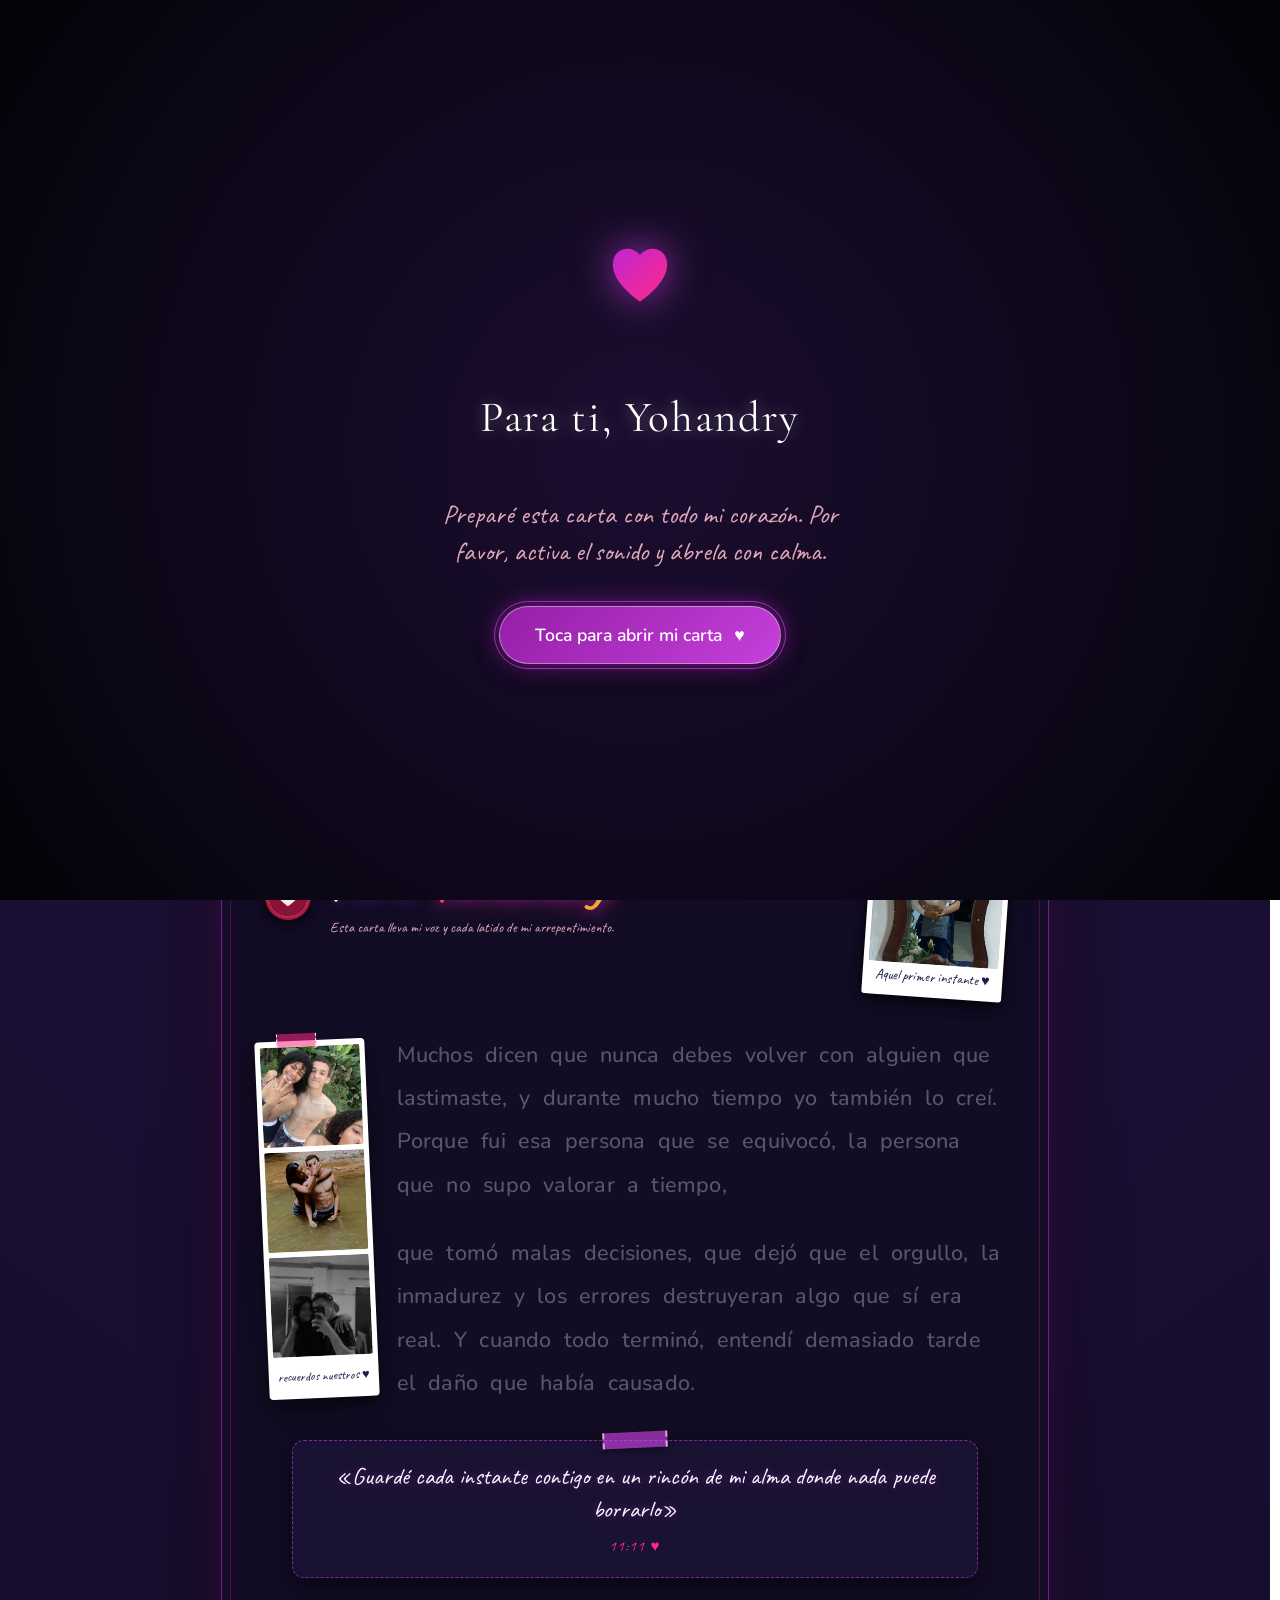
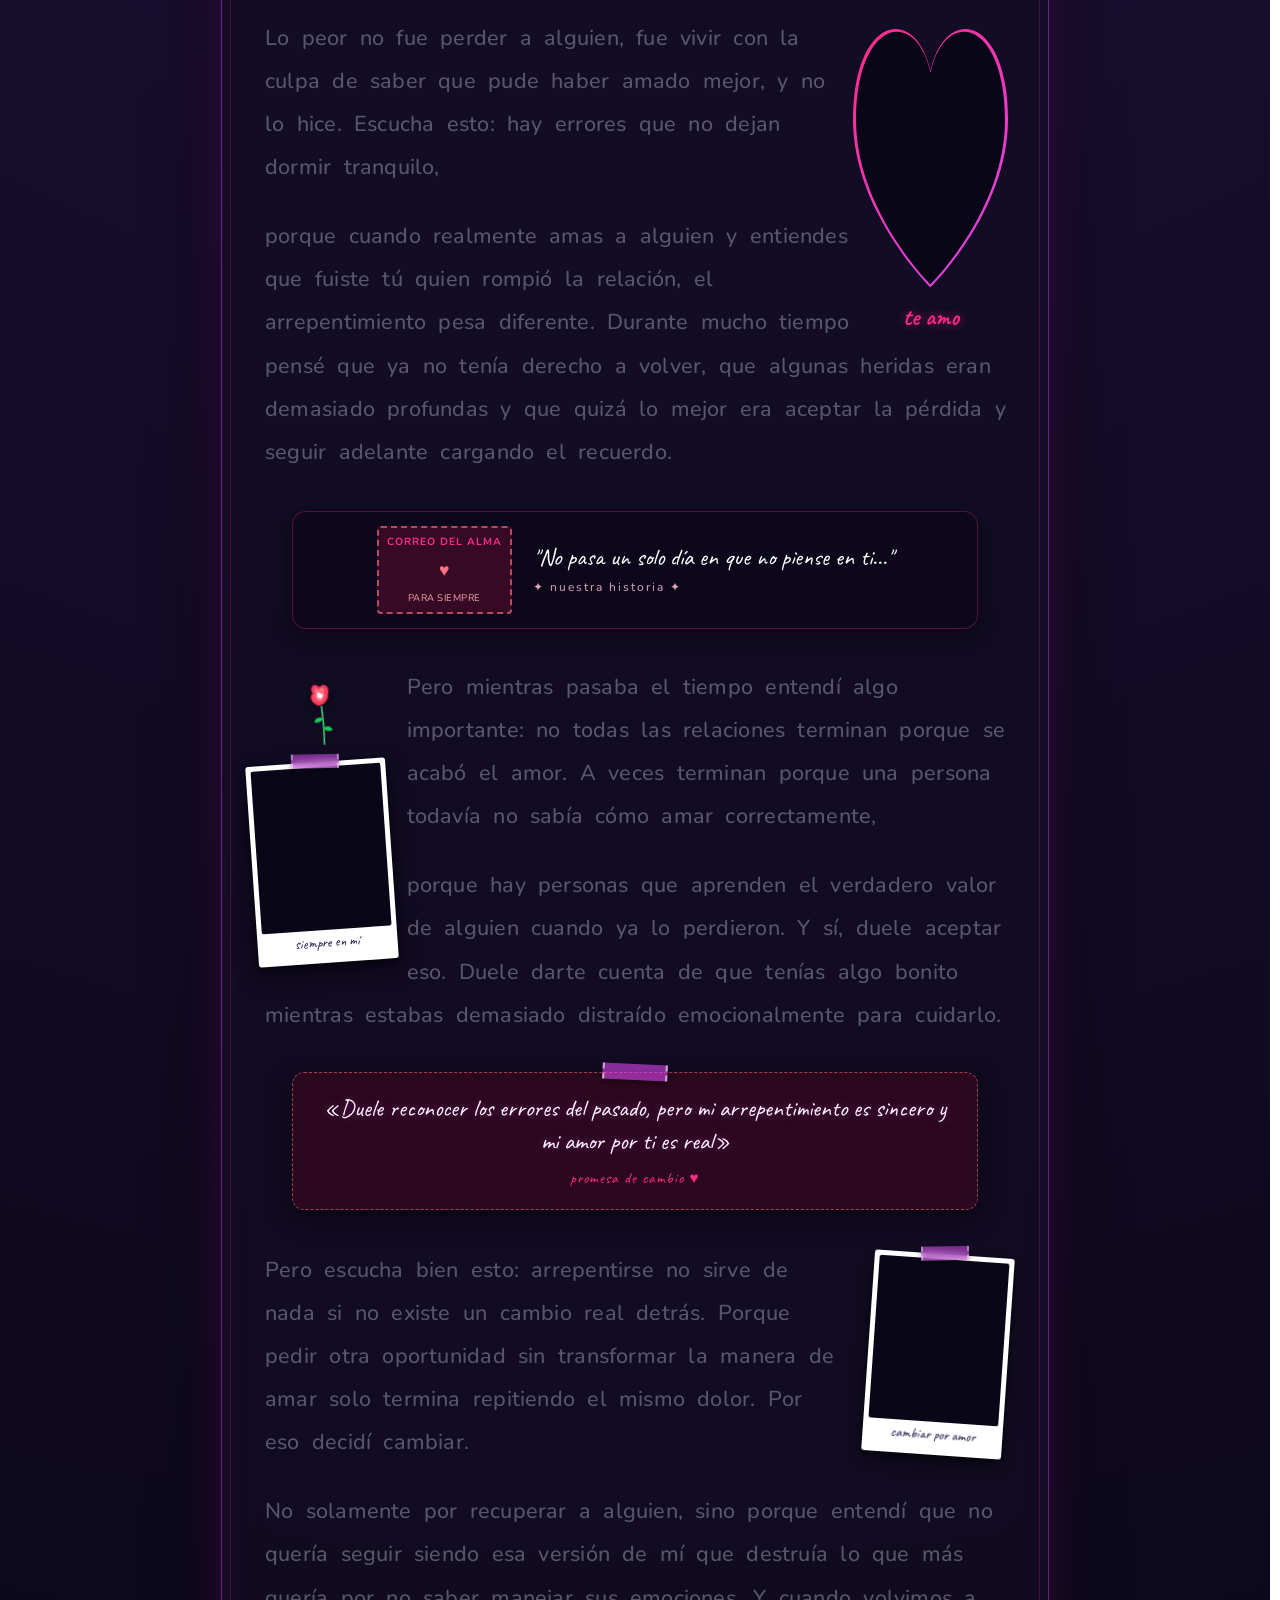
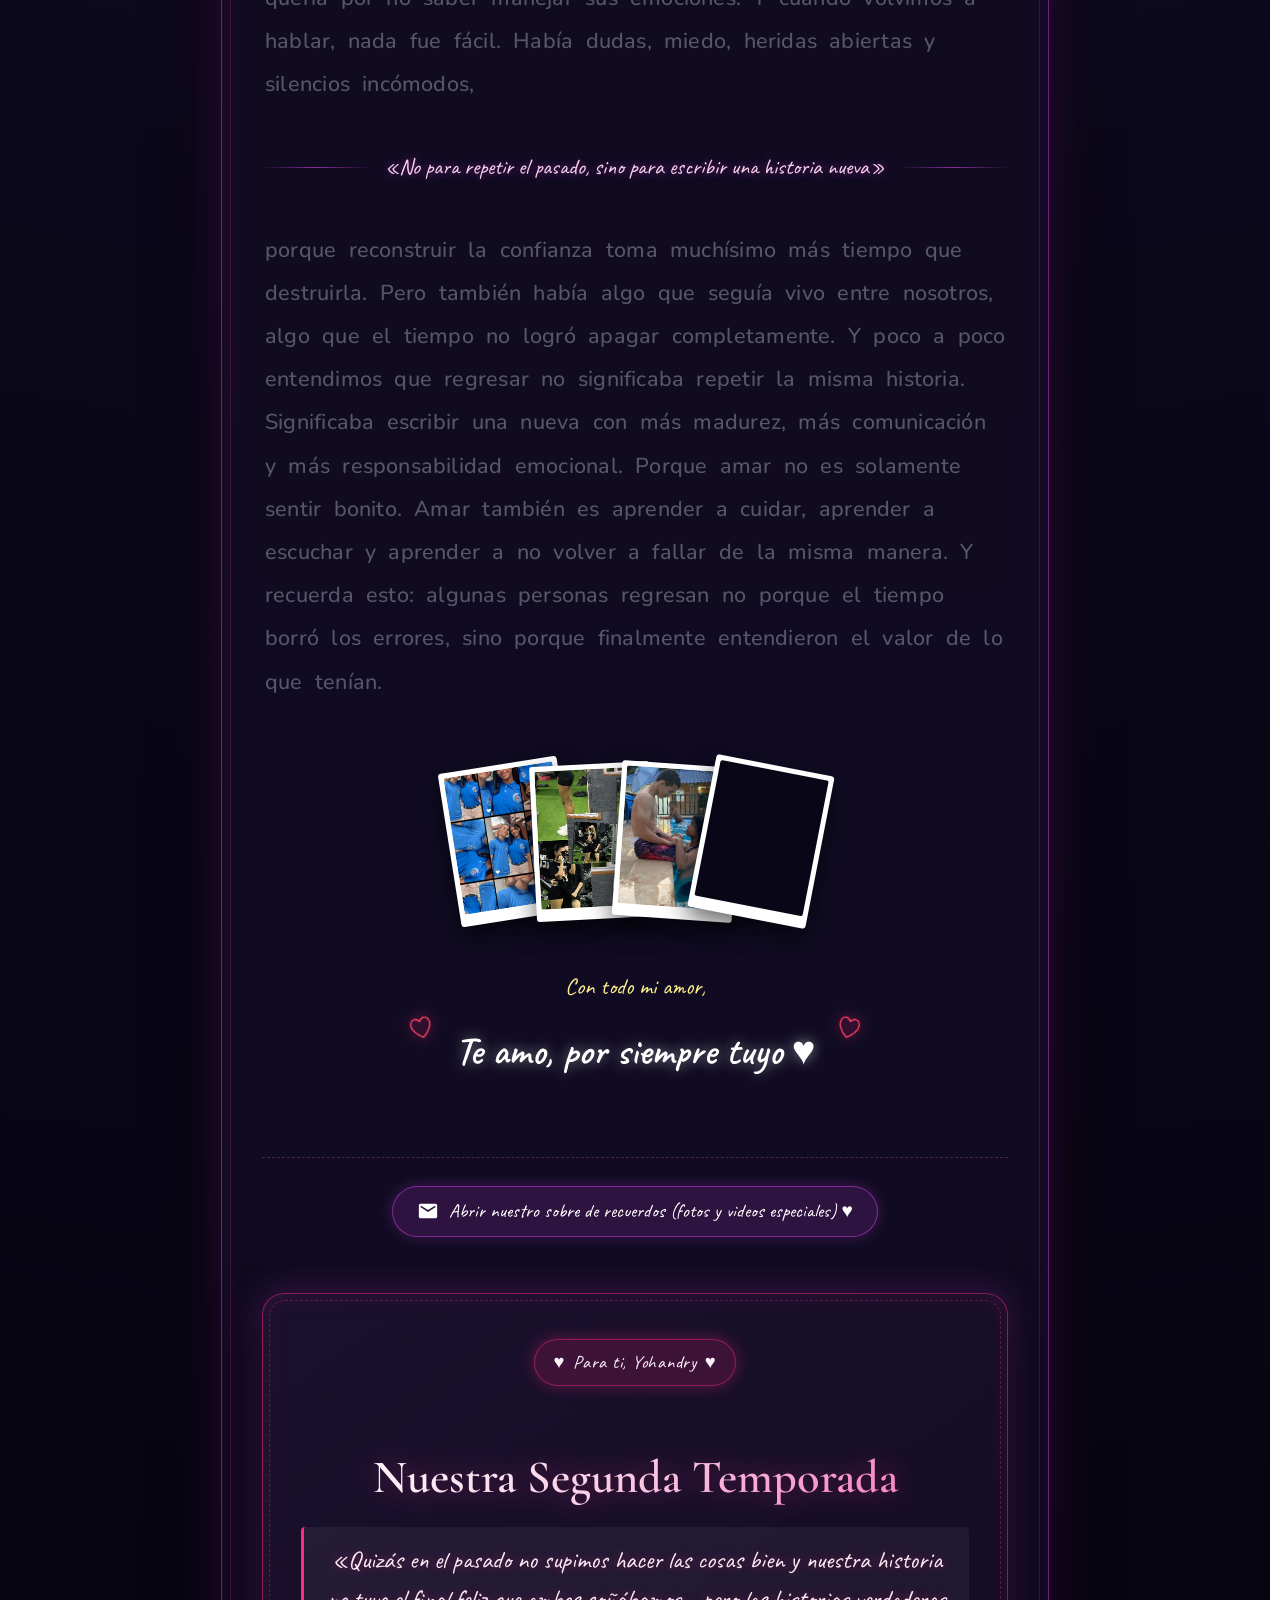
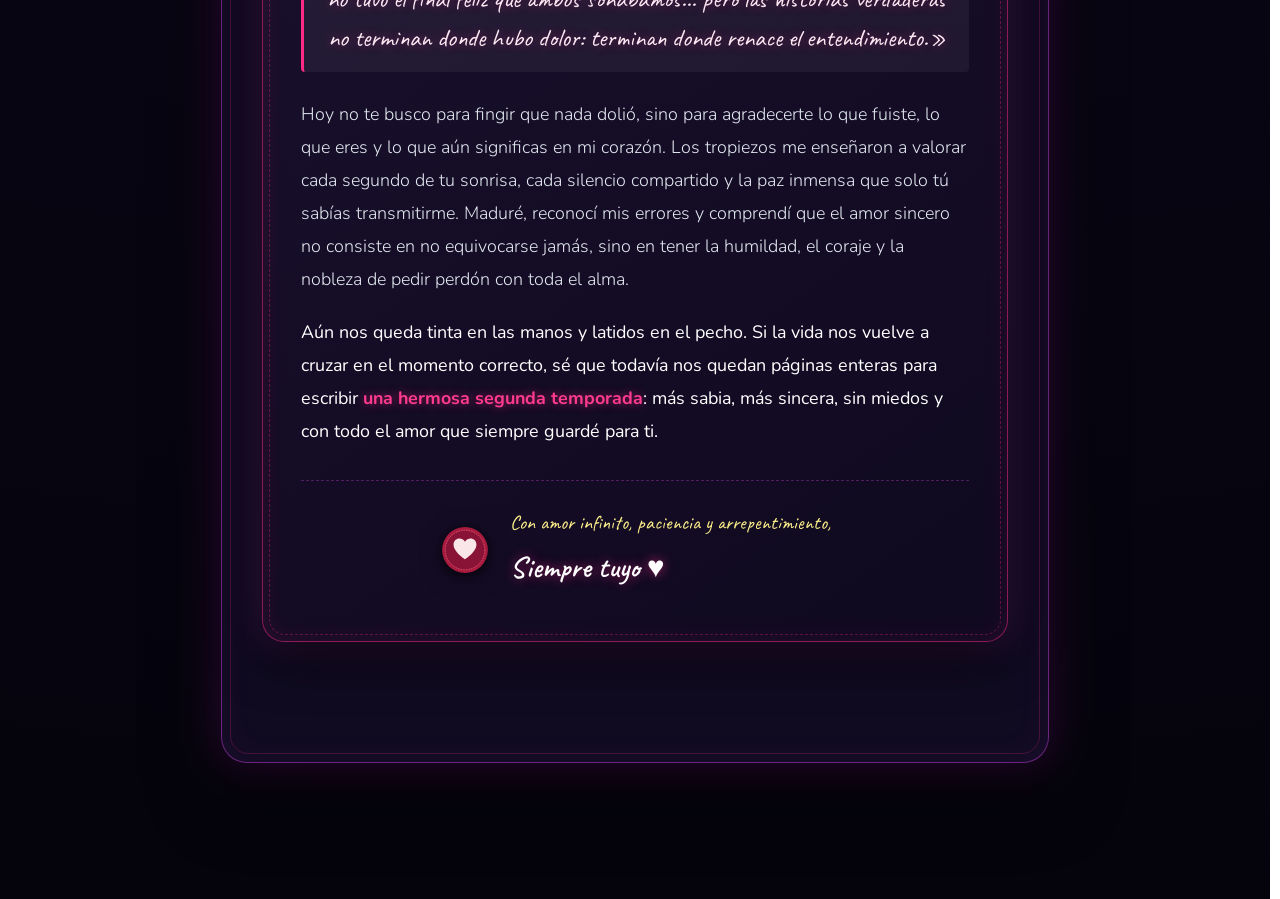
==== index.html @ 08781462 "feat: Carta para Yohandry con narraciÃ³n en audio y karaoke sincronizado" ====
<!DOCTYPE html>
<html lang="es">
<head>
  <meta charset="UTF-8">
  <meta name="viewport" content="width=device-width, initial-scale=1.0, viewport-fit=cover">
  <meta name="theme-color" content="#090717">
  
  <!-- SEO & Open Graph Meta Tags -->
  <title>Para Yohandry — Espero que me perdones y que me entiendas</title>
  <meta name="description" content="Una carta sincera para Yohandry, desde lo más profundo de mi corazón. Recuerdos, disculpas humildes y amor eterno.">
  <meta property="og:title" content="Espero que me perdones… y que me entiendas">
  <meta property="og:description" content="Una carta sincera desde lo más profundo de mi corazón.">
  <meta property="og:type" content="website">
  <meta property="og:image" content="assets/img/foto-01.jpg">
  <meta name="twitter:card" content="summary_large_image">

  <!-- Favicon SVG con forma de corazón neón -->
  <link rel="icon" type="image/svg+xml" href="favicon.svg">

  <!-- Tipografías de Google Fonts: Serif romántica, cursiva manuscrita y sans legible -->
  <link rel="preconnect" href="https://fonts.googleapis.com">
  <link rel="preconnect" href="https://fonts.gstatic.com" crossorigin>
  <link href="https://fonts.googleapis.com/css2?family=Caveat:wght@400;600&family=Cormorant+Garamond:ital,wght@0,400;0,500;0,600;1,400;1,500&family=Nunito:wght@300;400;600;700&display=swap" rel="stylesheet">

  <!-- Hoja de estilos principal -->
  <link rel="stylesheet" href="css/styles.css">
</head>
<body class="bloquear-scroll" data-atmosfera="inicio">

  <!-- Canvas fijo de fondo con lluvia de corazones en cascada -->
  <canvas id="hearts-canvas" aria-hidden="true"></canvas>

  <!-- Barra de progreso de lectura superior -->
  <div id="reading-progress" aria-hidden="true"></div>

  <!-- Definición de clipPath para silueta de corazón proporcional y degradados -->
  <svg width="0" height="0" class="svg-defs" aria-hidden="true" style="position: absolute;">
    <defs>
      <clipPath id="heart-clip" clipPathUnits="objectBoundingBox">
        <path d="M 0.5, 0.2 C 0.4, -0.05 0, 0 0, 0.38 C 0, 0.72 0.5, 1 0.5, 1 C 0.5, 1 1, 0.72 1, 0.38 C 1, 0 0.6, -0.05 0.5, 0.2 Z"/>
      </clipPath>
      <linearGradient id="degradado-esperanza" x1="0%" y1="0%" x2="100%" y2="100%">
        <stop offset="0%" stop-color="#ff2a85"/>
        <stop offset="50%" stop-color="#d946ef"/>
        <stop offset="100%" stop-color="#fbbf24"/>
      </linearGradient>
      <linearGradient id="degradado-neon" x1="0%" y1="0%" x2="100%" y2="100%">
        <stop offset="0%" stop-color="#c026d3"/>
        <stop offset="100%" stop-color="#ff2a85"/>
      </linearGradient>
    </defs>
  </svg>

  <!-- =========================================================================
       1. PANTALLA DE ENTRADA (DESBLOQUEO DE AUDIO Y TRANSICIÓN CINEMATOGRÁFICA)
       ========================================================================= -->
  <aside id="pantalla-entrada" class="pantalla-entrada" role="dialog" aria-modal="true" aria-label="Apertura de la carta">
    <svg class="corazon-emblema-entrada" viewBox="0 0 100 100" aria-hidden="true">
      <path d="M50 24 C40 10 16 14 16 36 C16 60 50 82 50 82 C50 82 84 60 84 36 C84 14 60 10 50 24 Z" fill="url(#degradado-neon)"/>
    </svg>
    <h2 class="entrada-titulo">Para ti, Yohandry</h2>
    <p class="entrada-subtexto">
      Preparé esta carta con todo mi corazón. Por favor, activa el sonido y ábrela con calma.
    </p>
    <button type="button" id="btn-abrir-carta" class="btn-abrir">
      <span>Toca para abrir mi carta</span>
      <span aria-hidden="true">♥</span>
    </button>
  </aside>

  <!-- =========================================================================
       CONTENIDO PRINCIPAL
       ========================================================================= -->
  <div id="contenido-principal" class="main-wrapper">

    <!-- PORTADA (HERO) -->
    <header class="seccion portada-hero">
      <!-- Destellos y estrellas decorativas sutiles -->
      <div class="hero-sparkles-container" aria-hidden="true">
        <span class="sparkle sparkle-1">✦</span>
        <span class="sparkle sparkle-2">✧</span>
        <span class="sparkle sparkle-3">✦</span>
        <span class="sparkle sparkle-4">♥</span>
      </div>

      <!-- Badge romántico con dedicatoria -->
      <div class="hero-dedicatoria-badge">
        <span class="badge-corazon">♥</span>
        <span class="badge-texto">Para ti, Yohandry</span>
        <span class="badge-corazon">♥</span>
      </div>

      <svg class="portada-emblema-fondo" viewBox="0 0 100 100" fill="none" stroke-width="1.2" aria-hidden="true">
        <path d="M50 24 C40 10 16 14 16 36 C16 60 50 82 50 82 C50 82 84 60 84 36 C84 14 60 10 50 24 Z"/>
      </svg>

      <h1 id="titulo-portada" class="titulo-principal">
        <span class="titulo-nombre">Yohandry,</span><br>
        espero que me <span class="palabra-neon">perdones</span>…<br>
        y que me <span class="palabra-neon">entiendas</span>
      </h1>

      <p class="subtitulo-hero">
        Cada recuerdo que guardo de nosotros me recuerda lo afortunado que fui al coincidir contigo.
      </p>

      <!-- Chips de detalles románticos -->
      <div class="hero-detalles-romanticos">
        <span class="hero-chip"><span class="chip-dot"></span> Con todo mi amor</span>
        <span class="hero-chip-divider">•</span>
        <span class="hero-chip">Una carta sincera</span>
        <span class="hero-chip-divider">•</span>
        <span class="hero-chip">Siempre en mi corazón</span>
      </div>

      <button type="button" id="btn-scroll-down" class="indicador-scroll" aria-label="Deslizar hacia abajo">
        <span>Desliza para leer mi carta</span>
        <svg class="icono-scroll" viewBox="0 0 24 24" aria-hidden="true">
          <path d="M12 21.35l-1.45-1.32C5.4 15.36 2 12.28 2 8.5 2 5.42 4.42 3 7.5 3c1.74 0 3.41.81 4.5 2.09C13.09 3.81 14.76 3 16.5 3 19.58 3 22 5.42 22 8.5c0 3.78-3.4 6.86-8.55 11.54L12 21.35z"/>
        </svg>
      </button>
    </header>

    <!-- =======================================================================
         PLIEGO DE LA CARTA (ESTILO SCRAPBOOK Y STATIONERY ROMÁNTICA)
         ======================================================================= -->
    <main id="seccion-carta" class="carta-pergamino-scrapbook reveal-on-scroll" aria-label="Carta de amor y recuerdos">
      
      <!-- Canvas de partículas sutiles debajo de las letras (corazones y corazones rotos con baja opacidad) -->
      <canvas id="carta-hearts-canvas" class="carta-hearts-canvas" aria-hidden="true"></canvas>

      <!-- BOTÓN DE RESPALDO SI AUTOPLAY ES BLOQUEADO -->
      <div style="text-align: center;">
        <button type="button" id="btn-fallback-audio" class="btn-fallback-audio">
          <svg width="20" height="20" viewBox="0 0 24 24" fill="currentColor">
            <path d="M12 3v10.55c-.59-.34-1.27-.55-2-.55-2.21 0-4 1.79-4 4s1.79 4 4 4 4-1.79 4-4V7h4V3h-6z"/>
          </svg>
          <span>Escuchar mi carta narrada (activar sonido)</span>
        </button>
      </div>

      <!-- ENCABEZADO DE LA CARTA (SELLO DE LACRE, SALUDO Y POLAROID CON CLIP) -->
      <div class="scrapbook-header-card">
        <div class="scrapbook-saludo-area">
          <div class="scrapbook-wax-seal" title="Con amor">
            <svg viewBox="0 0 100 100" class="wax-seal-svg">
              <circle cx="50" cy="50" r="44" fill="#a81b3f" filter="drop-shadow(0 3px 8px rgba(0,0,0,0.5))"/>
              <circle cx="50" cy="50" r="38" fill="#881337" stroke="#fb7185" stroke-width="1.2" stroke-dasharray="3,2"/>
              <path d="M50 34 C44 24 28 26 28 40 C28 54 50 68 50 68 C50 68 72 54 72 40 C72 26 56 24 50 34 Z" fill="#fff1f2" opacity="0.95"/>
            </svg>
          </div>
          <div class="saludo-text-wrapper">
            <span class="scrapbook-saludo-label">Para <span class="saludo-nombre">Yohandry</span>:</span>
            <span class="scrapbook-saludo-sub">Esta carta lleva mi voz y cada latido de mi arrepentimiento.</span>
          </div>
        </div>

        <!-- Adorno Polaroid con clip y washi tape (foto-01 - Inspiración 1 y 5) -->
        <figure class="scrapbook-polaroid-taped" style="--rot: 4deg;">
          <div class="scrapbook-clip-container">
            <svg viewBox="0 0 24 60" class="scrapbook-clip-svg">
              <path d="M12 4 C6 4 6 16 6 46 C6 54 10 57 14 57 C18 57 20 52 20 44 L20 18 C20 12 18 8 13 8 C8 8 8 13 8 20 L8 44 C8 48 9 50 12 50 C15 50 16 48 16 44 L16 22" fill="none" stroke="#f472b6" stroke-width="2.5" stroke-linecap="round" stroke-linejoin="round"/>
            </svg>
          </div>
          <div class="scrapbook-washi-tape" style="--tape-rot: -5deg;"></div>
          <div class="polaroid-img-frame">
            <img src="assets/img/foto-01.jpg" alt="Aquel primer instante" width="300" height="400" loading="lazy" decoding="async">
          </div>
          <figcaption class="scrapbook-caption">Aquel primer instante ♥</figcaption>
        </figure>
      </div>

      <!-- =====================================================================
           CUERPO CONTINUO DE LA CARTA (FLUIDO, SIN ESPACIOS VACÍOS, CON NOTAS)
           ===================================================================== -->
      <div id="carta-contenido" class="carta-cuerpo-scrapbook">

        <!-- ELEMENTO 1: TIRA DE FOTOS VERTICAL FLOTADA A LA IZQUIERDA -->
        <aside class="scrapbook-photo-strip float-left" aria-label="Tira de recuerdos">
          <div class="strip-washi-tape"></div>
          <div class="strip-item">
            <img src="assets/img/foto-02.jpg" alt="Tu sonrisa" width="200" height="260" loading="lazy" decoding="async">
          </div>
          <div class="strip-item">
            <img src="assets/img/foto-03.jpg" alt="Nuestra tarde" width="200" height="260" loading="lazy" decoding="async">
          </div>
          <div class="strip-item">
            <img src="assets/img/foto-04.jpg" alt="Tu mirada" width="200" height="260" loading="lazy" decoding="async">
          </div>
          <span class="strip-note">recuerdos nuestros ♥</span>
        </aside>

        <!-- PÁRRAFO 1 Y 2 (Fluyen al lado y luego se expanden al ancho completo) -->
        <p id="parrafo-1" class="carta-parrafo"></p>
        <p id="parrafo-2" class="carta-parrafo"></p>

        <!-- ADORNO SCRAPBOOK 1: NOTA ADHESIVA CON LETRAS Y WASHI TAPE (LLENA ESPACIO) -->
        <div class="scrapbook-tape-note tape-note-cyan">
          <span class="scrapbook-washi-strip" style="--tape-rot: -2.5deg;"></span>
          <p class="tape-note-quote">«Guardé cada instante contigo en un rincón de mi alma donde nada puede borrarlo»</p>
          <span class="tape-note-stamp">11:11 ♥</span>
        </div>

        <!-- ELEMENTO 2: CORAZÓN NEÓN FLOTADO A LA DERECHA -->
        <figure class="scrapbook-heart-vignette float-right" title="Te amo">
          <div class="heart-frame-outer">
            <div class="heart-frame-inner">
              <img src="assets/img/foto-05.jpg" alt="Abrazo que parecía eterno" width="350" height="350" loading="lazy" decoding="async">
            </div>
          </div>
          <figcaption class="heart-caption-handwritten">te amo</figcaption>
        </figure>

        <!-- PÁRRAFO 3 Y 4 -->
        <p id="parrafo-3" class="carta-parrafo"></p>
        <p id="parrafo-4" class="carta-parrafo"></p>

        <!-- ADORNO SCRAPBOOK 2: POSTAL VINTAGE CON SELLO SERRADO Y LETRAS ROMÁNTICAS -->
        <div class="scrapbook-postal-interlude">
          <div class="postal-stamp-box">
            <span class="stamp-serrated-border"></span>
            <span class="stamp-postal-text">CORREO DEL ALMA</span>
            <span class="stamp-heart-symbol">♥</span>
            <span class="stamp-postal-date">PARA SIEMPRE</span>
          </div>
          <div class="postal-words-box">
            <span class="postal-phrase-hand">"No pasa un solo día en que no piense en ti..."</span>
            <span class="postal-sub-badge">✦ nuestra historia ✦</span>
          </div>
        </div>

        <!-- ELEMENTO 3: ROSA BOTÁNICA + MINI POLAROID FLOTADA A LA IZQUIERDA -->
        <aside class="scrapbook-rose-badge float-left">
          <svg viewBox="0 0 80 160" class="rose-svg" aria-hidden="true">
            <path d="M40 70 Q42 110 38 150" stroke="#4ade80" stroke-width="3" fill="none" stroke-linecap="round"/>
            <path d="M40 95 Q25 90 22 102 Q35 106 40 96" fill="#22c55e" stroke="#16a34a" stroke-width="1"/>
            <path d="M39 115 Q55 110 58 122 Q45 126 39 116" fill="#22c55e" stroke="#16a34a" stroke-width="1"/>
            <path d="M40 30 C30 18 18 25 24 42 C16 48 20 62 34 68 C46 68 56 58 56 46 C62 30 50 20 40 30 Z" fill="#f43f5e" stroke="#be123c" stroke-width="1.5"/>
            <path d="M38 36 C34 28 26 32 30 42 C24 46 28 56 38 60 C46 58 50 50 48 42 C52 32 44 26 38 36 Z" fill="#fb7185"/>
            <path d="M38 42 C36 38 32 40 34 46 C32 48 34 54 40 54 C44 52 46 48 44 44 Z" fill="#fff1f2"/>
          </svg>
          <figure class="scrapbook-mini-polaroid" style="--rot: -4deg;">
            <div class="scrapbook-washi-tape" style="--tape-rot: 3deg;"></div>
            <div class="polaroid-img-frame">
              <img src="assets/img/foto-07.jpg" alt="Tu compañía" width="220" height="280" loading="lazy" decoding="async">
            </div>
            <figcaption class="scrapbook-caption">siempre en mí</figcaption>
          </figure>
        </aside>

        <!-- PÁRRAFO 5 Y 6 (Rodean la polaroid y luego se extienden al 100% del ancho) -->
        <p id="parrafo-5" class="carta-parrafo"></p>
        <p id="parrafo-6" class="carta-parrafo"></p>

        <!-- ADORNO SCRAPBOOK 3: NOTA CON WASHI TAPE ROSADO Y FRASE DE ARREPENTIMIENTO -->
        <div class="scrapbook-tape-note tape-note-rose">
          <span class="scrapbook-washi-strip" style="--tape-rot: 2.8deg;"></span>
          <p class="tape-note-quote">«Duele reconocer los errores del pasado, pero mi arrepentimiento es sincero y mi amor por ti es real»</p>
          <span class="tape-note-stamp">promesa de cambio ♥</span>
        </div>

        <!-- ELEMENTO 4: MINI POLAROID FLOTADA A LA DERECHA -->
        <figure class="scrapbook-mini-polaroid float-right" style="--rot: 4deg;">
          <div class="scrapbook-washi-tape" style="--tape-rot: -5deg;"></div>
          <div class="polaroid-img-frame">
            <img src="assets/img/foto-06.jpg" alt="Un recuerdo sereno" width="260" height="200" loading="lazy" decoding="async">
          </div>
          <figcaption class="scrapbook-caption">cambiar por amor</figcaption>
        </figure>

        <!-- PÁRRAFO 7 Y 8 -->
        <p id="parrafo-7" class="carta-parrafo"></p>
        <p id="parrafo-8" class="carta-parrafo"></p>

        <!-- ADORNO SCRAPBOOK 4: DIVISOR DE CINTA CON LETRAS BRILLANTES -->
        <div class="scrapbook-golden-ribbon">
          <span class="ribbon-line-left"></span>
          <span class="ribbon-quote-text">«No para repetir el pasado, sino para escribir una historia nueva»</span>
          <span class="ribbon-line-right"></span>
        </div>

        <!-- PÁRRAFO 9 (REFLEXIÓN FINAL CON MÁXIMO CONTRASTE Y EMOCIÓN) -->
        <p id="parrafo-9" class="carta-parrafo parrafo-final-destacado"></p>

        <!-- ABANICO DE RECUERDOS (Inspiración 2) -->
        <div class="scrapbook-fan-container" aria-label="Abanico de recuerdos">
          <figure class="fan-card fan-card-1" style="--rot: -9deg;" title="Momentos espontáneos">
            <div class="polaroid-img-frame">
              <img src="assets/img/foto-08.jpg" alt="Momentos espontáneos" width="220" height="280" loading="lazy" decoding="async">
            </div>
          </figure>
          <figure class="fan-card fan-card-2" style="--rot: -3deg;" title="Risas compartidas">
            <div class="polaroid-img-frame">
              <img src="assets/img/foto-09.jpg" alt="Risas compartidas" width="220" height="280" loading="lazy" decoding="async">
            </div>
          </figure>
          <figure class="fan-card fan-card-3" style="--rot: 4deg;" title="Nuestra aventura">
            <div class="polaroid-img-frame">
              <img src="assets/img/foto-10.jpg" alt="Nuestra aventura" width="220" height="280" loading="lazy" decoding="async">
            </div>
          </figure>
          <figure class="fan-card fan-card-4" style="--rot: 11deg;" title="La ternura de tus manos">
            <div class="polaroid-img-frame">
              <img src="assets/img/foto-11.jpg" alt="La ternura de tus manos" width="220" height="280" loading="lazy" decoding="async">
            </div>
          </figure>
        </div>

        <!-- FIRMA MANUSCRITA Y DOODLE HEARTS (Inspiración 2 y 4) -->
        <div class="scrapbook-firma-block">
          <svg viewBox="0 0 50 50" class="scrapbook-doodle-heart doodle-left" aria-hidden="true">
            <path d="M25 15 C20 6 8 8 8 20 C8 32 25 44 25 44 C25 44 42 32 42 20 C42 8 30 6 25 15 Z" fill="none" stroke="#f43f5e" stroke-width="2.5" stroke-linecap="round" stroke-linejoin="round"/>
          </svg>
          
          <div class="firma-textos">
            <span class="despedida-linea">Con todo mi amor,</span>
            <span class="firma-linea">Te amo, por siempre tuyo ♥</span>
          </div>

          <svg viewBox="0 0 50 50" class="scrapbook-doodle-heart doodle-right" aria-hidden="true">
            <path d="M25 15 C20 6 8 8 8 20 C8 32 25 44 25 44 C25 44 42 32 42 20 C42 8 30 6 25 15 Z" fill="none" stroke="#f43f5e" stroke-width="2.5" stroke-linecap="round" stroke-linejoin="round"/>
          </svg>
        </div>

      </div>

      <!-- SOBRE / COFRE INTERACTIVO PARA LOS DEMÁS RECUERDOS (FOTOS Y VIDEOS) -->
      <div class="scrapbook-envelope-box">
        <button type="button" id="btn-toggle-cofre" class="btn-open-envelope" aria-expanded="false">
          <svg width="22" height="22" viewBox="0 0 24 24" fill="currentColor">
            <path d="M20 4H4c-1.1 0-1.99.9-1.99 2L2 18c0 1.1.9 2 2 2h16c1.1 0 2-.9 2-2V6c0-1.1-.9-2-2-2zm0 4l-8 5-8-5V6l8 5 8-5v2z"/>
          </svg>
          <span>Abrir nuestro sobre de recuerdos (fotos y videos especiales) ♥</span>
        </button>

        <div id="cofre-recuerdos-panel" class="cofre-panel" style="display: none;">
          
          <!-- SECCIÓN DE FOTOGRAFÍAS -->
          <h4 class="cofre-seccion-titulo">
            <span>📷</span> Fotografías que guardo en el alma
          </h4>
          <div class="cofre-grid">
            <figure class="scrapbook-mini-polaroid polaroid-gallery-item" data-index="0" style="--rot: -2deg;">
              <div class="polaroid-img-frame">
                <img src="assets/img/foto-12.jpg" alt="Nuestros secretos" width="220" height="280" loading="lazy" decoding="async">
                <div class="polaroid-zoom-badge" aria-hidden="true"><span>🔍</span></div>
              </div>
              <figcaption class="scrapbook-caption">Nuestros secretos</figcaption>
            </figure>
            <figure class="scrapbook-mini-polaroid polaroid-gallery-item" data-index="1" style="--rot: 3deg;">
              <div class="polaroid-img-frame">
                <img src="assets/img/foto-13.jpg" alt="Tarde tibia" width="220" height="280" loading="lazy" decoding="async">
                <div class="polaroid-zoom-badge" aria-hidden="true"><span>🔍</span></div>
              </div>
              <figcaption class="scrapbook-caption">Tarde tibia</figcaption>
            </figure>
            <figure class="scrapbook-mini-polaroid polaroid-gallery-item" data-index="2" style="--rot: -4deg;">
              <div class="polaroid-img-frame">
                <img src="assets/img/foto-14.jpg" alt="Tu brillo" width="220" height="280" loading="lazy" decoding="async">
                <div class="polaroid-zoom-badge" aria-hidden="true"><span>🔍</span></div>
              </div>
              <figcaption class="scrapbook-caption">Tu brillo</figcaption>
            </figure>
            <figure class="scrapbook-mini-polaroid polaroid-gallery-item" data-index="3" style="--rot: 2deg;">
              <div class="polaroid-img-frame">
                <img src="assets/img/foto-15.jpg" alt="Lo que vivimos" width="220" height="280" loading="lazy" decoding="async">
                <div class="polaroid-zoom-badge" aria-hidden="true"><span>🔍</span></div>
              </div>
              <figcaption class="scrapbook-caption">Lo que vivimos</figcaption>
            </figure>
            <figure class="scrapbook-mini-polaroid polaroid-gallery-item" data-index="4" style="--rot: -3deg;">
              <div class="polaroid-img-frame">
                <img src="assets/img/foto-16.jpg" alt="Caminos cruzados" width="220" height="280" loading="lazy" decoding="async">
                <div class="polaroid-zoom-badge" aria-hidden="true"><span>🔍</span></div>
              </div>
              <figcaption class="scrapbook-caption">Caminos cruzados</figcaption>
            </figure>
            <figure class="scrapbook-mini-polaroid polaroid-gallery-item" data-index="5" style="--rot: 4deg;">
              <div class="polaroid-img-frame">
                <img src="assets/img/foto-17.jpg" alt="Un lazo imborrable" width="220" height="280" loading="lazy" decoding="async">
                <div class="polaroid-zoom-badge" aria-hidden="true"><span>🔍</span></div>
              </div>
              <figcaption class="scrapbook-caption">Un lazo imborrable</figcaption>
            </figure>
          </div>

          <!-- SECCIÓN DE VIDEOS -->
          <h4 class="cofre-seccion-titulo" style="margin-top: 2.2rem;">
            <span>🎬</span> Nuestros videos y momentos grabados
          </h4>
          <div class="cofre-grid cofre-videos-grid">
            <figure class="scrapbook-mini-polaroid polaroid-video polaroid-gallery-item" data-index="6" style="--rot: -2.5deg;">
              <div class="polaroid-img-frame video-frame">
                <video src="Videos/WhatsApp Video 2026-10-05 at 2.16.57 PM.mp4#t=0.5" preload="metadata" muted playsinline></video>
                <div class="video-play-overlay" aria-hidden="true">
                  <svg viewBox="0 0 24 24"><path d="M8 5v14l11-7z"/></svg>
                </div>
              </div>
              <figcaption class="scrapbook-caption">Aquel instante único ▶</figcaption>
            </figure>
            <figure class="scrapbook-mini-polaroid polaroid-video polaroid-gallery-item" data-index="7" style="--rot: 3deg;">
              <div class="polaroid-img-frame video-frame">
                <video src="Videos/WhatsApp Video 2026-10-05 at 2.17.57 PM.mp4#t=0.5" preload="metadata" muted playsinline></video>
                <div class="video-play-overlay" aria-hidden="true">
                  <svg viewBox="0 0 24 24"><path d="M8 5v14l11-7z"/></svg>
                </div>
              </div>
              <figcaption class="scrapbook-caption">Tu risa que guardo ▶</figcaption>
            </figure>
            <figure class="scrapbook-mini-polaroid polaroid-video polaroid-gallery-item" data-index="8" style="--rot: -3.5deg;">
              <div class="polaroid-img-frame video-frame">
                <video src="Videos/WhatsApp Video 2026-10-05 at 2.18.05 PM.mp4#t=0.5" preload="metadata" muted playsinline></video>
                <div class="video-play-overlay" aria-hidden="true">
                  <svg viewBox="0 0 24 24"><path d="M8 5v14l11-7z"/></svg>
                </div>
              </div>
              <figcaption class="scrapbook-caption">Tarde de alegría ▶</figcaption>
            </figure>
            <figure class="scrapbook-mini-polaroid polaroid-video polaroid-gallery-item" data-index="9" style="--rot: 2.5deg;">
              <div class="polaroid-img-frame video-frame">
                <video src="Videos/WhatsApp Video 2026-10-05 at 2.18.06 PM (1).mp4#t=0.5" preload="metadata" muted playsinline></video>
                <div class="video-play-overlay" aria-hidden="true">
                  <svg viewBox="0 0 24 24"><path d="M8 5v14l11-7z"/></svg>
                </div>
              </div>
              <figcaption class="scrapbook-caption">Cómplices de vida ▶</figcaption>
            </figure>
            <figure class="scrapbook-mini-polaroid polaroid-video polaroid-gallery-item" data-index="10" style="--rot: -2deg;">
              <div class="polaroid-img-frame video-frame">
                <video src="Videos/WhatsApp Video 2026-10-05 at 2.18.06 PM (2).mp4#t=0.5" preload="metadata" muted playsinline></video>
                <div class="video-play-overlay" aria-hidden="true">
                  <svg viewBox="0 0 24 24"><path d="M8 5v14l11-7z"/></svg>
                </div>
              </div>
              <figcaption class="scrapbook-caption">Lo que sentimos ▶</figcaption>
            </figure>
            <figure class="scrapbook-mini-polaroid polaroid-video polaroid-gallery-item" data-index="11" style="--rot: 3.5deg;">
              <div class="polaroid-img-frame video-frame">
                <video src="Videos/WhatsApp Video 2026-10-05 at 2.18.06 PM.mp4#t=0.5" preload="metadata" muted playsinline></video>
                <div class="video-play-overlay" aria-hidden="true">
                  <svg viewBox="0 0 24 24"><path d="M8 5v14l11-7z"/></svg>
                </div>
              </div>
              <figcaption class="scrapbook-caption">Un pedacito nuestro ▶</figcaption>
            </figure>
          </div>
        </div>
      </div>

      <!-- =======================================================================
           MENSAJE FINAL: NUESTRA SEGUNDA TEMPORADA (ESPERANZA Y AMOR SINCERO)
           ======================================================================= -->
      <section class="scrapbook-final-season-card" aria-label="Mensaje de esperanza para Yohandry">
        <div class="season-ribbon-tag">
          <span>♥</span> Para ti, Yohandry <span>♥</span>
        </div>

        <h3 class="season-card-title">Nuestra Segunda Temporada</h3>

        <blockquote class="season-main-quote">
          «Quizás en el pasado no supimos hacer las cosas bien y nuestra historia no tuvo el final feliz que ambos soñábamos… pero las historias verdaderas no terminan donde hubo dolor: terminan donde renace el entendimiento.»
        </blockquote>

        <div class="season-card-body">
          <p class="season-text">
            Hoy no te busco para fingir que nada dolió, sino para agradecerte lo que fuiste, lo que eres y lo que aún significas en mi corazón. Los tropiezos me enseñaron a valorar cada segundo de tu sonrisa, cada silencio compartido y la paz inmensa que solo tú sabías transmitirme. Maduré, reconocí mis errores y comprendí que el amor sincero no consiste en no equivocarse jamás, sino en tener la humildad, el coraje y la nobleza de pedir perdón con toda el alma.
          </p>
          <p class="season-text highlighted-season">
            Aún nos queda tinta en las manos y latidos en el pecho. Si la vida nos vuelve a cruzar en el momento correcto, sé que todavía nos quedan páginas enteras para escribir <strong>una hermosa segunda temporada</strong>: más sabia, más sincera, sin miedos y con todo el amor que siempre guardé para ti.
          </p>
        </div>

        <!-- Sello y firma con dedicatoria -->
        <div class="season-card-footer">
          <div class="season-wax-stamp">
            <svg viewBox="0 0 100 100" class="wax-seal-svg">
              <circle cx="50" cy="50" r="44" fill="#a81b3f" filter="drop-shadow(0 3px 8px rgba(0,0,0,0.5))"/>
              <circle cx="50" cy="50" r="38" fill="#881337" stroke="#fb7185" stroke-width="1.2" stroke-dasharray="3,2"/>
              <path d="M50 34 C44 24 28 26 28 40 C28 54 50 68 50 68 C50 68 72 54 72 40 C72 26 56 24 50 34 Z" fill="#fff1f2" opacity="0.95"/>
            </svg>
          </div>
          <div class="season-signature-text">
            <span class="season-farewell">Con amor infinito, paciencia y arrepentimiento,</span>
            <span class="season-signature">Siempre tuyo ♥</span>
          </div>
        </div>
      </section>

    </main>

  </div>

  <!-- =========================================================================
       REPRODUCTOR DE AUDIO FLOTANTE FIJO EN LA PARTE INFERIOR DE LA PANTALLA
       ========================================================================= -->
  <div class="carta-player-box" id="carta-player" role="region" aria-label="Reproductor de la carta narrada">
    <button type="button" id="btn-play-pause" class="player-btn" aria-label="Reproducir o pausar audio">
      <svg id="icon-play" viewBox="0 0 24 24"><path d="M8 5v14l11-7z"/></svg>
      <svg id="icon-pause" viewBox="0 0 24 24" style="display: none;"><path d="M6 19h4V5H6v14zm8-14v14h4V5h-4z"/></svg>
    </button>

    <div class="player-timeline">
      <div id="audio-progress-bar" class="progress-track" role="slider" aria-label="Barra de avance de audio">
        <div id="audio-progress-fill" class="progress-fill"></div>
        <div id="audio-progress-thumb" class="progress-thumb"></div>
      </div>
      <div class="player-time-display">
        <span id="audio-time-current">00:00</span>
        <span class="player-audio-badge" id="player-audio-badge">
          <span class="pulse-indicator"></span> Mi voz para ti
        </span>
        <span id="audio-time-total">02:03</span>
      </div>
    </div>

    <button type="button" id="btn-restart" class="player-btn player-btn-secondary" aria-label="Reiniciar audio" title="Reiniciar">
      <svg viewBox="0 0 24 24"><path d="M12 5V1L7 6l5 5V7c3.31 0 6 2.69 6 6s-2.69 6-6 6-6-2.69-6-6H4c0 4.42 3.58 8 8 8s8-3.58 8-8-3.58-8-8-8z"/></svg>
    </button>
  </div>

  <!-- =========================================================================
       MODAL LIGHTBOX VISOR DE RECUERDOS (FOTOS Y VIDEOS CON NAVEGACIÓN)
       ========================================================================= -->
  <div id="modal-lightbox-recuerdos" class="lightbox-modal" role="dialog" aria-modal="true" aria-label="Visor de recuerdos" style="display: none;">
    <div class="lightbox-backdrop" id="lightbox-backdrop"></div>
    
    <div class="lightbox-container">
      <!-- Botón de Cerrar -->
      <button type="button" id="lightbox-btn-close" class="lightbox-btn-close" aria-label="Cerrar visor" title="Cerrar (Esc)">
        <svg viewBox="0 0 24 24"><path d="M19 6.41L17.59 5 12 10.59 6.41 5 5 6.41 10.59 12 5 17.59 6.41 19 12 13.41 17.59 19 19 17.59 13.41 12z"/></svg>
      </button>

      <!-- Flecha Izquierda / Anterior -->
      <button type="button" id="lightbox-btn-prev" class="lightbox-nav-btn lightbox-prev" aria-label="Recuerdo anterior" title="Anterior (Flecha izquierda)">
        <svg viewBox="0 0 24 24"><path d="M15.41 7.41L14 6l-6 6 6 6 1.41-1.41L10.83 12z"/></svg>
      </button>

      <!-- Marco central de contenido (Polaroid expandida) -->
      <div class="lightbox-content-card">
        <div class="lightbox-media-wrapper">
          <img id="lightbox-img" src="" alt="" style="display: none;">
          <video id="lightbox-video" src="" controls playsinline style="display: none;"></video>
        </div>
        <div class="lightbox-info-bar">
          <span id="lightbox-caption" class="lightbox-caption"></span>
          <span id="lightbox-counter" class="lightbox-counter">1 / 12</span>
        </div>
      </div>

      <!-- Flecha Derecha / Siguiente -->
      <button type="button" id="lightbox-btn-next" class="lightbox-nav-btn lightbox-next" aria-label="Recuerdo siguiente" title="Siguiente (Flecha derecha)">
        <svg viewBox="0 0 24 24"><path d="M10 6L8.59 7.41 13.17 12l-4.58 4.59L10 18l6-6z"/></svg>
      </button>
    </div>
  </div>

  <!-- Audio nativo -->
  <audio id="audio-carta" src="assets/audio/carta.mp3" preload="auto"></audio>

  <!-- =========================================================================
       SCRIPTS: Carga en orden modular
       ========================================================================= -->
  <script src="js/carta-data.js"></script>
  <script src="js/fotos-data.js"></script>
  <script src="js/hearts.js"></script>
  <script src="js/letter.js"></script>
  <script src="js/main.js"></script>
</body>
</html>
---- css/styles.css ----
/* ==========================================================================
   CARTA DE AMOR Y DISCULPA - SISTEMA DE DISEÑO RESPONSIVE Y SCRAPBOOK
   ========================================================================== */

/* --------------------------------------------------------------------------
   1. VARIABLES CSS & PALETA DE COLOR EMOCIONAL
   -------------------------------------------------------------------------- */
:root {
  /* Neón Dominante */
  --neon-purple: #c026d3;
  --neon-purple-glow: rgba(192, 38, 211, 0.65);
  --neon-fuchsia: #d946ef;
  --neon-fuchsia-glow: rgba(217, 70, 239, 0.7);
  --neon-violet: #a855f7;

  /* Rosas y Ternura */
  --neon-pink: #ff2a85;
  --neon-pink-glow: rgba(255, 42, 133, 0.6);
  --dusty-rose: #e0a8b9;
  --pale-rose: #fbcfe8;

  /* Arrepentimiento y Melancolía */
  --night-deep: #070512;
  --night-indigo: #0f0c29;
  --muted-indigo: #1b173d;
  --slate-melancholy: #2a2652;
  --pale-lavender: #e9d5ff;

  /* Esperanza y Calidez */
  --candle-gold: #fbbf24;
  --candle-gold-glow: rgba(251, 191, 36, 0.6);
  --candle-warm: #fef08a;

  /* Fondos y Superficies */
  --bg-primary: #090717;
  --surface-card: rgba(24, 18, 48, 0.8);
  --surface-border: rgba(192, 38, 211, 0.35);
  --surface-border-hover: rgba(217, 70, 239, 0.75);

  /* Texto */
  --text-main: #f8fafc;
  --text-muted: #cbd5e1;
  --text-dim: #7e79a8;

  /* Tipografías */
  --font-serif: 'Cormorant Garamond', 'Playfair Display', Georgia, serif;
  --font-cursive: 'Caveat', 'Dancing Script', cursive;
  --font-sans: 'Nunito', 'Quicksand', -apple-system, BlinkMacSystemFont, sans-serif;

  /* Transiciones y Sombras */
  --ease-spring: cubic-bezier(0.175, 0.885, 0.32, 1.275);
  --ease-smooth: cubic-bezier(0.25, 0.1, 0.25, 1);
  --shadow-neon: 0 0 15px var(--neon-purple-glow), 0 0 35px var(--neon-fuchsia-glow);
}

/* --------------------------------------------------------------------------
   2. RESET, SCROLLBAR Y CONTROL LATERAL ANTIDESPLAZAMIENTO
   -------------------------------------------------------------------------- */
*, *::before, *::after {
  box-sizing: border-box;
}

html {
  overflow-x: hidden !important;
  scrollbar-gutter: stable;
  scroll-behavior: smooth;
}

body {
  background: radial-gradient(circle at 50% 10%, #1f113a 0%, #0a0718 60%, #05040d 100%);
  color: var(--text-main);
  font-family: var(--font-sans);
  font-size: clamp(1rem, 2.3vw, 1.15rem);
  line-height: 1.9;
  margin: 0;
  padding: 0;
  overflow-x: hidden !important;
  width: 100%;
  position: relative;
  min-height: 100vh;
  min-height: 100dvh;
  transition: background 1.2s ease-in-out;
  -webkit-font-smoothing: antialiased;
}

/* Scrollbar refinada, sutil y elegante en morado neón */
::-webkit-scrollbar {
  width: 5px;
  height: 5px;
}
::-webkit-scrollbar-track {
  background: #090717;
}
::-webkit-scrollbar-thumb {
  background: rgba(217, 70, 239, 0.45);
  border-radius: 9999px;
}
::-webkit-scrollbar-thumb:hover {
  background: var(--neon-pink);
  box-shadow: 0 0 8px var(--neon-pink);
}

* {
  scrollbar-width: thin;
  scrollbar-color: rgba(217, 70, 239, 0.45) #090717;
}

/* Transición ambiental según el scroll */
body[data-atmosfera="disculpa"] {
  background: radial-gradient(circle at 50% 30%, #16183a 0%, #080a1c 65%, #04050d 100%);
}

body[data-atmosfera="carta"] {
  background: radial-gradient(circle at 50% 40%, #261138 0%, #0e071c 60%, #06030c 100%);
}

body[data-atmosfera="esperanza"] {
  background: radial-gradient(circle at 50% 60%, #351532 0%, #1a0a24 55%, #08030f 100%);
}

body.bloquear-scroll {
  overflow: hidden;
}

img {
  max-width: 100%;
  height: auto;
  display: block;
}

button {
  cursor: pointer;
  border: none;
  background: none;
  font-family: inherit;
  color: inherit;
}

/* Canvas fijo de fondo con lluvia de corazones */
#hearts-canvas {
  position: fixed;
  top: 0;
  left: 0;
  width: 100vw;
  height: 100vh;
  pointer-events: none;
  z-index: 0;
  overflow: hidden;
}

/* Barra de lectura superior fina y brillante */
#reading-progress {
  position: fixed;
  top: 0;
  left: 0;
  height: 3px;
  width: 0%;
  background: linear-gradient(90deg, var(--neon-purple), var(--neon-fuchsia), var(--neon-pink), var(--candle-gold));
  box-shadow: 0 0 10px var(--neon-fuchsia), 0 0 18px var(--neon-pink);
  z-index: 999;
  transition: width 0.15s ease-out;
}

/* --------------------------------------------------------------------------
   3. PANTALLA DE ENTRADA (MANDATORIA PARA AUDIO MÓVIL)
   -------------------------------------------------------------------------- */
.pantalla-entrada {
  position: fixed;
  inset: 0;
  width: 100vw;
  height: 100vh;
  height: 100dvh;
  background: radial-gradient(circle at center, #1c0d30 0%, #0a0614 75%, #030206 100%);
  z-index: 1000;
  display: flex;
  flex-direction: column;
  align-items: center;
  justify-content: center;
  padding: 1.5rem;
  text-align: center;
  transition: opacity 0.9s ease, transform 0.9s ease, filter 0.9s ease;
}

.pantalla-entrada.fade-out {
  opacity: 0;
  transform: scale(1.08);
  filter: blur(10px);
  pointer-events: none;
}

.corazon-emblema-entrada {
  width: 80px;
  height: 80px;
  margin-bottom: 1.5rem;
  filter: drop-shadow(0 0 20px var(--neon-fuchsia-glow));
  animation: latido 1.8s infinite ease-in-out;
}

.entrada-titulo {
  font-family: var(--font-serif);
  font-size: clamp(1.7rem, 6vw, 2.7rem);
  font-weight: 400;
  letter-spacing: 0.04em;
  margin-bottom: 0.75rem;
  color: #fff;
  text-shadow: 0 0 16px rgba(255, 255, 255, 0.4);
}

.entrada-subtexto {
  font-family: var(--font-cursive);
  font-size: clamp(1.25rem, 4vw, 1.65rem);
  color: var(--dusty-rose);
  margin-bottom: 2.2rem;
  max-width: 420px;
  line-height: 1.4;
}

.btn-abrir {
  position: relative;
  display: inline-flex;
  align-items: center;
  justify-content: center;
  gap: 0.75rem;
  padding: 1rem 2.2rem;
  font-size: 1.1rem;
  font-weight: 600;
  color: #ffffff;
  background: linear-gradient(135deg, rgba(192, 38, 211, 0.75), rgba(217, 70, 239, 0.9));
  border: 1px solid rgba(255, 255, 255, 0.4);
  border-radius: 9999px;
  box-shadow: 0 0 25px var(--neon-purple-glow), 0 8px 20px rgba(0, 0, 0, 0.5);
  transition: all 0.3s var(--ease-spring);
  min-height: 48px;
  touch-action: manipulation;
}

.btn-abrir:hover, .btn-abrir:active {
  transform: translateY(-2px) scale(1.03);
  box-shadow: 0 0 35px var(--neon-fuchsia-glow), 0 12px 25px rgba(0, 0, 0, 0.6);
  background: linear-gradient(135deg, rgba(217, 70, 239, 0.9), rgba(255, 42, 133, 0.9));
}

.btn-abrir::after {
  content: '';
  position: absolute;
  inset: -6px;
  border-radius: 9999px;
  border: 1px solid var(--neon-fuchsia);
  opacity: 0.6;
  animation: pulsoOnda 2.2s infinite ease-out;
}

/* --------------------------------------------------------------------------
   4. ESTRUCTURA GENERAL
   -------------------------------------------------------------------------- */
.main-wrapper {
  position: relative;
  z-index: 1;
  width: 100%;
  max-width: 860px;
  margin: 0 auto;
  padding: 0 1rem 4rem;
  box-sizing: border-box;
}

/* --------------------------------------------------------------------------
   5. PORTADA (HERO)
   -------------------------------------------------------------------------- */
.portada-hero {
  min-height: 80vh;
  min-height: 80dvh;
  display: flex;
  flex-direction: column;
  align-items: center;
  justify-content: center;
  text-align: center;
  padding: 2rem 0.5rem 1.5rem;
  position: relative;
}

.portada-emblema-fondo {
  position: absolute;
  width: 250px;
  height: 250px;
  stroke: var(--neon-purple);
  opacity: 0.12;
  filter: drop-shadow(0 0 30px var(--neon-purple-glow));
  z-index: -1;
  pointer-events: none;
  animation: latidoLento 6s infinite ease-in-out;
}

/* Contenedor de destellos y chispas decorativas en la portada */
.hero-sparkles-container {
  position: absolute;
  inset: 0;
  pointer-events: none;
  overflow: hidden;
  z-index: 1;
}

.sparkle {
  position: absolute;
  color: var(--neon-fuchsia);
  opacity: 0.55;
  filter: drop-shadow(0 0 8px var(--neon-fuchsia));
  animation: titilarSparkle 3s infinite ease-in-out;
  pointer-events: none;
}

.sparkle-1 { top: 12%; left: 10%; font-size: 1.3rem; animation-delay: 0s; }
.sparkle-2 { top: 18%; right: 12%; font-size: 1rem; animation-delay: 1.1s; color: #fbbf24; }
.sparkle-3 { bottom: 22%; left: 14%; font-size: 1.1rem; animation-delay: 2.2s; }
.sparkle-4 { bottom: 16%; right: 15%; font-size: 0.95rem; animation-delay: 0.7s; color: var(--neon-pink); }

@keyframes titilarSparkle {
  0%, 100% { opacity: 0.2; transform: scale(0.8) rotate(0deg); }
  50% { opacity: 0.9; transform: scale(1.25) rotate(18deg); }
}

/* Badge con dedicatoria romántica para Yohandry */
.hero-dedicatoria-badge {
  display: inline-flex;
  align-items: center;
  gap: 0.55rem;
  padding: 0.38rem 1.25rem;
  margin-bottom: 1.1rem;
  background: rgba(255, 42, 133, 0.12);
  border: 1px solid rgba(255, 42, 133, 0.45);
  border-radius: 9999px;
  backdrop-filter: blur(14px);
  -webkit-backdrop-filter: blur(14px);
  box-shadow: 0 0 22px rgba(255, 42, 133, 0.25), inset 0 0 12px rgba(217, 70, 239, 0.15);
  animation: pulsoBadge 3.2s infinite ease-in-out;
  z-index: 2;
}

.hero-dedicatoria-badge .badge-texto {
  font-family: var(--font-cursive);
  font-size: 1.18rem;
  font-weight: 600;
  letter-spacing: 0.04em;
  color: #fdf2f8;
  text-shadow: 0 0 14px rgba(255, 42, 133, 0.75);
}

.hero-dedicatoria-badge .badge-corazon {
  color: var(--neon-pink);
  font-size: 0.95rem;
  display: inline-block;
  animation: latidoSuave 1.6s infinite ease-in-out;
}

@keyframes pulsoBadge {
  0%, 100% {
    transform: scale(1);
    box-shadow: 0 0 20px rgba(255, 42, 133, 0.25), inset 0 0 10px rgba(217, 70, 239, 0.15);
  }
  50% {
    transform: scale(1.025);
    box-shadow: 0 0 28px rgba(255, 42, 133, 0.45), inset 0 0 16px rgba(217, 70, 239, 0.25);
  }
}

.titulo-principal {
  font-family: var(--font-serif);
  font-size: clamp(2rem, 6.2vw, 3.8rem);
  font-weight: 500;
  line-height: 1.25;
  letter-spacing: 0.015em;
  margin-bottom: 1rem;
  color: #ffffff;
  opacity: 0;
  transform: translateY(20px);
  transition: opacity 1.4s ease, transform 1.4s ease;
  position: relative;
  z-index: 2;
}

.titulo-visible {
  opacity: 1;
  transform: translateY(0);
}

/* Nombre Yohandry con brillo neón y gradiente romántico */
.titulo-nombre {
  display: inline-block;
  font-family: var(--font-cursive);
  font-size: clamp(2.8rem, 8vw, 4.6rem);
  font-weight: 700;
  background: linear-gradient(135deg, #ff409a 0%, #e879f9 45%, #fbbf24 100%);
  -webkit-background-clip: text;
  -webkit-text-fill-color: transparent;
  filter: drop-shadow(0 0 20px rgba(255, 42, 133, 0.6));
  letter-spacing: 0.02em;
  line-height: 1.1;
  margin-bottom: 0.15rem;
  animation: brillarNombre 4s infinite ease-in-out alternate;
}

@keyframes brillarNombre {
  0% {
    filter: drop-shadow(0 0 16px rgba(255, 42, 133, 0.5));
    transform: scale(1);
  }
  100% {
    filter: drop-shadow(0 0 28px rgba(232, 121, 249, 0.85));
    transform: scale(1.02);
  }
}

.palabra-neon {
  color: #ffffff;
  position: relative;
  display: inline-block;
  text-shadow:
    0 0 6px #fff,
    0 0 12px var(--neon-purple),
    0 0 25px var(--neon-fuchsia),
    0 0 45px var(--neon-purple-glow);
  animation: neonRespirar 3.5s infinite ease-in-out alternate;
}

.subtitulo-hero {
  font-family: var(--font-cursive);
  font-size: clamp(1.3rem, 3.8vw, 1.9rem);
  color: var(--dusty-rose);
  max-width: 580px;
  margin: 0 auto 1.3rem;
  line-height: 1.45;
  text-shadow: 0 0 10px rgba(224, 168, 185, 0.4);
  position: relative;
  z-index: 2;
}

/* Fila de detalles románticos sutiles */
.hero-detalles-romanticos {
  display: flex;
  align-items: center;
  justify-content: center;
  gap: 0.75rem;
  flex-wrap: wrap;
  margin: 0 auto 2.2rem;
  font-size: 0.88rem;
  color: rgba(244, 215, 225, 0.85);
  position: relative;
  z-index: 2;
}

.hero-chip {
  display: inline-flex;
  align-items: center;
  gap: 0.45rem;
  background: rgba(255, 255, 255, 0.06);
  border: 1px solid rgba(255, 255, 255, 0.14);
  padding: 0.25rem 0.85rem;
  border-radius: 9999px;
  font-family: var(--font-sans);
  letter-spacing: 0.02em;
  backdrop-filter: blur(8px);
  -webkit-backdrop-filter: blur(8px);
}

.hero-chip-divider {
  color: var(--neon-pink);
  opacity: 0.65;
  font-size: 0.8rem;
}

.chip-dot {
  width: 6px;
  height: 6px;
  border-radius: 50%;
  background: var(--neon-pink);
  box-shadow: 0 0 7px var(--neon-pink);
  animation: latidoSuave 1.8s infinite ease-in-out;
}

.indicador-scroll {
  display: flex;
  flex-direction: column;
  align-items: center;
  gap: 0.5rem;
  color: var(--text-muted);
  font-size: 0.95rem;
  opacity: 0.85;
  transition: opacity 0.3s ease;
}

.indicador-scroll:hover {
  opacity: 1;
}

.icono-scroll {
  width: 24px;
  height: 24px;
  fill: var(--neon-fuchsia);
  filter: drop-shadow(0 0 8px var(--neon-fuchsia));
  animation: reboteSuave 2s infinite ease-in-out;
}

/* --------------------------------------------------------------------------
   6. PLIEGO DE LA CARTA (ESTILO SCRAPBOOK Y STATIONERY ROMÁNTICA)
   -------------------------------------------------------------------------- */
.carta-pergamino-scrapbook {
  position: relative;
  width: 100%;
  margin: 1.5rem auto 5.5rem;
  padding: clamp(1.5rem, 4.5vw, 3rem) clamp(1rem, 3.5vw, 2.5rem) clamp(4rem, 8vw, 6rem);
  background: rgba(18, 13, 36, 0.9);
  backdrop-filter: blur(20px);
  -webkit-backdrop-filter: blur(20px);
  border: 1px solid rgba(217, 70, 239, 0.45);
  border-radius: 26px;
  box-shadow: 
    0 0 45px rgba(192, 38, 211, 0.22),
    0 30px 70px rgba(0, 0, 0, 0.8),
    inset 0 0 35px rgba(217, 70, 239, 0.06);
  box-sizing: border-box;
  overflow: visible;
}

/* Doble borde decorativo interior (inspirado en la Imagen 2) */
.carta-pergamino-scrapbook::before {
  content: '';
  position: absolute;
  inset: 8px;
  border: 1px solid rgba(255, 42, 133, 0.22);
  border-radius: 18px;
  pointer-events: none;
}

/* Canvas de partículas sutiles dentro del pergamino de la carta (baja opacidad, bajo las letras) */
.carta-hearts-canvas {
  position: absolute;
  top: 0;
  left: 0;
  width: 100%;
  height: 100%;
  pointer-events: none;
  z-index: 1; /* Estrictamente POR DEBAJO de las letras */
  border-radius: 26px;
  overflow: hidden;
}

/* Todos los elementos de texto, párrafos y adornos se aseguran por encima del canvas de partículas */
.carta-pergamino-scrapbook > *:not(.carta-hearts-canvas) {
  position: relative;
  z-index: 2;
}

.carta-cuerpo-scrapbook,
.carta-parrafo,
.carta-palabra {
  position: relative;
  z-index: 2;
}

/* Contenedor Ancla para el Reproductor (reserva espacio al flotar) */
.carta-player-anchor {
  position: relative;
  width: 100%;
  min-height: 52px;
  margin: 0 auto 1.8rem;
  display: flex;
  justify-content: center;
}

/* Reproductor de Audio Flotante: Fijo en la parte INFERIOR de la pantalla */
.carta-player-box {
  position: fixed;
  bottom: 28px;
  left: 50%;
  transform: translate(-50%, calc(100% + 40px));
  opacity: 0;
  pointer-events: none;
  visibility: hidden;
  width: min(540px, calc(100% - 24px));
  z-index: 10000;
  margin: 0;
  padding: 0.55rem 1.25rem;
  background: rgba(10, 6, 24, 0.97);
  border: 1px solid rgba(217, 70, 239, 0.75);
  border-radius: 9999px;
  display: flex;
  align-items: center;
  gap: 0.85rem;
  box-shadow: 
    0 12px 42px rgba(0, 0, 0, 0.9),
    0 0 32px rgba(217, 70, 239, 0.4),
    inset 0 0 20px rgba(192, 38, 211, 0.12);
  backdrop-filter: blur(28px);
  -webkit-backdrop-filter: blur(28px);
  transition: transform 0.45s cubic-bezier(0.16, 1, 0.3, 1), opacity 0.35s ease, visibility 0.45s ease;
}

/* Aparece suavemente cuando el usuario va bajando por la parte de la carta */
.carta-player-box.player-visible {
  transform: translate(-50%, 0);
  opacity: 1;
  pointer-events: auto;
  visibility: visible;
}

/* Ocultar mientras la carta está cerrada (pantalla de bienvenida activa) */
body.bloquear-scroll .carta-player-box {
  opacity: 0 !important;
  pointer-events: none !important;
  transform: translate(-50%, calc(100% + 50px)) !important;
  visibility: hidden !important;
}

.player-btn {
  width: 40px;
  height: 40px;
  border-radius: 50%;
  display: flex;
  align-items: center;
  justify-content: center;
  background: linear-gradient(135deg, var(--neon-purple), var(--neon-fuchsia));
  color: #fff;
  box-shadow: 0 0 12px var(--neon-purple-glow);
  transition: transform 0.2s var(--ease-spring), box-shadow 0.2s ease;
  flex-shrink: 0;
}

.player-btn:hover, .player-btn:active {
  transform: scale(1.08);
  box-shadow: 0 0 18px var(--neon-fuchsia-glow);
}

.player-btn svg {
  width: 18px;
  height: 18px;
  fill: currentColor;
}

.player-btn-secondary {
  background: rgba(255, 255, 255, 0.08);
  box-shadow: none;
  border: 1px solid rgba(255, 255, 255, 0.15);
}

.player-timeline {
  flex: 1;
  display: flex;
  flex-direction: column;
  gap: 0.3rem;
  min-width: 0;
}

.progress-track {
  position: relative;
  width: 100%;
  height: 7px;
  background: rgba(255, 255, 255, 0.1);
  border-radius: 9999px;
  cursor: pointer;
  touch-action: none;
}

.progress-fill {
  position: absolute;
  top: 0;
  left: 0;
  height: 100%;
  width: 0%;
  background: linear-gradient(90deg, var(--neon-purple), var(--neon-pink));
  border-radius: 9999px;
  box-shadow: 0 0 8px var(--neon-pink);
  pointer-events: none;
}

.progress-thumb {
  position: absolute;
  top: 50%;
  left: 0%;
  width: 13px;
  height: 13px;
  background: #fff;
  border: 2px solid var(--neon-fuchsia);
  border-radius: 50%;
  transform: translate(-50%, -50%);
  box-shadow: 0 0 10px #fff;
  pointer-events: none;
}

.player-time-display {
  display: flex;
  align-items: center;
  justify-content: space-between;
  font-size: 0.75rem;
  color: var(--dusty-rose);
  font-family: monospace;
}

.player-audio-badge {
  display: inline-flex;
  align-items: center;
  gap: 6px;
  font-size: 0.8rem;
  font-family: var(--font-cursive);
  color: var(--neon-fuchsia);
  text-shadow: 0 0 8px var(--neon-fuchsia-glow);
}

.pulse-indicator {
  width: 6px;
  height: 6px;
  border-radius: 50%;
  background: var(--neon-pink);
  box-shadow: 0 0 8px var(--neon-pink);
  animation: latidoSuave 1.5s infinite ease-in-out;
}

.btn-fallback-audio {
  display: none;
  margin: 0.5rem auto 1.8rem;
  align-items: center;
  gap: 0.65rem;
  padding: 0.8rem 1.5rem;
  background: linear-gradient(135deg, var(--neon-purple), var(--neon-pink));
  color: #fff;
  border-radius: 9999px;
  font-weight: 600;
  box-shadow: 0 0 20px var(--neon-purple-glow);
  font-size: 0.95rem;
}

/* Encabezado con Sello de Lacre y Saludo (Inspiración 1 y 5) */
.scrapbook-header-card {
  display: flex;
  justify-content: space-between;
  align-items: center;
  gap: 1rem;
  margin-bottom: 2rem;
  position: relative;
  z-index: 2;
}

.scrapbook-saludo-area {
  display: flex;
  align-items: center;
  gap: 1rem;
  flex: 1;
}

.scrapbook-wax-seal {
  width: 52px;
  height: 52px;
  flex-shrink: 0;
  animation: latidoSuave 3s infinite ease-in-out;
}

.wax-seal-svg {
  width: 100%;
  height: 100%;
  filter: drop-shadow(0 4px 10px rgba(0, 0, 0, 0.5));
}

.saludo-text-wrapper {
  display: flex;
  flex-direction: column;
}

.scrapbook-saludo-label {
  font-family: var(--font-cursive);
  font-size: clamp(2.2rem, 5.5vw, 3.2rem);
  font-weight: 600;
  color: #ffffff;
  line-height: 1.1;
  text-shadow: 0 0 15px rgba(217, 70, 239, 0.5);
}

.scrapbook-saludo-sub {
  font-size: 0.9rem;
  color: var(--dusty-rose);
  margin-top: 0.25rem;
  font-family: var(--font-cursive);
}

.saludo-nombre {
  display: inline-block;
  color: #ff2a85;
  background: linear-gradient(135deg, #ff2a85 0%, #f43f5e 40%, #fbbf24 100%);
  -webkit-background-clip: text;
  -webkit-text-fill-color: transparent;
  font-weight: 700;
  filter: drop-shadow(0 0 12px rgba(255, 42, 133, 0.6));
  margin-left: 0.2rem;
  letter-spacing: 0.02em;
}

/* Polaroids Compactas de Adorno (Inspiración 1, 2, 5) */
.scrapbook-polaroid-taped, .scrapbook-mini-polaroid {
  position: relative;
  background: #ffffff;
  color: #1e1b4b;
  padding: 5px 5px 12px 5px;
  border-radius: 3px;
  box-shadow: 0 8px 22px rgba(0, 0, 0, 0.6), 0 2px 5px rgba(0, 0, 0, 0.4);
  transform: rotate(var(--rot, -3deg));
  transition: transform 0.35s var(--ease-spring), box-shadow 0.35s ease;
  width: clamp(105px, 20vw, 140px);
  flex-shrink: 0;
  margin: 0.25rem 0;
}

.scrapbook-polaroid-taped:hover, .scrapbook-mini-polaroid:hover {
  transform: scale(1.08) rotate(0deg) !important;
  box-shadow: 0 15px 35px rgba(217, 70, 239, 0.45);
  z-index: 10;
}

.polaroid-img-frame {
  width: 100%;
  aspect-ratio: 4 / 5;
  overflow: hidden;
  background: #090717;
  border-radius: 2px;
}

.polaroid-img-frame img {
  width: 100%;
  height: 100%;
  object-fit: cover;
}

.scrapbook-caption {
  font-family: var(--font-cursive);
  font-size: 0.9rem;
  text-align: center;
  color: #1e1b4b;
  margin-top: 0.35rem;
  line-height: 1.1;
  white-space: nowrap;
  overflow: hidden;
  text-overflow: ellipsis;
}

/* Clip de papel realista en SVG */
.scrapbook-clip-container {
  position: absolute;
  top: -14px;
  right: 14px;
  width: 18px;
  height: 40px;
  z-index: 5;
  pointer-events: none;
}

.scrapbook-clip-svg {
  width: 100%;
  height: 100%;
  filter: drop-shadow(0 2px 4px rgba(0, 0, 0, 0.4));
}

/* Washi tape decorativo */
.scrapbook-washi-tape {
  position: absolute;
  top: -8px;
  left: 50%;
  transform: translateX(-50%) rotate(var(--tape-rot, -3deg));
  width: 48px;
  height: 14px;
  background: rgba(217, 70, 239, 0.5);
  backdrop-filter: blur(4px);
  border-left: 2px dashed rgba(255, 255, 255, 0.4);
  border-right: 2px dashed rgba(255, 255, 255, 0.4);
  box-shadow: 0 2px 6px rgba(0, 0, 0, 0.3);
  z-index: 4;
}

/* ==========================================================================
   CUERPO CONTINUO DE LA CARTA Y ADORNOS FLOTANTES (LLENAN CADA ESPACIO)
   ========================================================================== */
.carta-cuerpo-scrapbook {
  position: relative;
  width: 100%;
  margin: 0 auto;
}

.carta-cuerpo-scrapbook::after {
  content: '';
  display: table;
  clear: both;
}

/* Flotantes editoriales que permiten que el texto abrace las fotos sin dejar vacíos */
.float-left {
  float: left;
  margin: 0.35rem 1.35rem 0.85rem 0;
  clear: left;
}

.float-right {
  float: right;
  margin: 0.35rem 0 0.85rem 1.35rem;
  clear: right;
}

/* Adorno 1 y 3: Notas adhesivas con Washi Tape y Letras Emotivas (LLENAN ESPACIOS) */
.scrapbook-tape-note {
  position: relative;
  clear: both;
  margin: 2.2rem auto 2.4rem;
  max-width: 92%;
  padding: 1rem 1.5rem;
  border-radius: 12px;
  box-shadow: 0 8px 24px rgba(0, 0, 0, 0.5);
  display: flex;
  flex-direction: column;
  align-items: center;
  text-align: center;
  box-sizing: border-box;
  backdrop-filter: blur(10px);
  -webkit-backdrop-filter: blur(10px);
  transition: transform 0.3s ease;
}

.scrapbook-tape-note:hover {
  transform: translateY(-2px);
}

.tape-note-cyan {
  background: rgba(28, 20, 56, 0.75);
  border: 1px dashed rgba(217, 70, 239, 0.55);
}

.tape-note-rose {
  background: rgba(76, 5, 25, 0.45);
  border: 1px dashed rgba(251, 113, 133, 0.55);
}

.scrapbook-washi-strip {
  position: absolute;
  top: -9px;
  left: 50%;
  transform: translateX(-50%) rotate(var(--tape-rot, -2deg));
  width: 65px;
  height: 16px;
  background: rgba(217, 70, 239, 0.6);
  border-left: 2px dashed rgba(255, 255, 255, 0.6);
  border-right: 2px dashed rgba(255, 255, 255, 0.6);
  box-shadow: 0 2px 6px rgba(0, 0, 0, 0.4);
}

.tape-note-quote {
  font-family: var(--font-cursive);
  font-size: clamp(1.2rem, 3.4vw, 1.5rem);
  color: #fdf4ff;
  line-height: 1.35;
  text-shadow: 0 0 10px rgba(217, 70, 239, 0.4);
  margin: 0.2rem 0;
}

.tape-note-stamp {
  font-family: var(--font-cursive);
  font-size: 0.95rem;
  color: var(--neon-pink);
  letter-spacing: 1px;
  margin-top: 0.25rem;
}

/* Adorno 2: Postal Vintage con Sello y Letras (LLENA ESPACIO) */
.scrapbook-postal-interlude {
  clear: both;
  display: flex;
  align-items: center;
  justify-content: center;
  gap: 1.35rem;
  margin: 2.3rem auto;
  padding: 0.9rem 1.5rem;
  background: rgba(10, 6, 20, 0.55);
  border: 1px solid rgba(255, 42, 133, 0.3);
  border-radius: 14px;
  max-width: 92%;
  box-sizing: border-box;
  box-shadow: 0 6px 20px rgba(0, 0, 0, 0.45);
}

.postal-stamp-box {
  position: relative;
  border: 2px dashed rgba(251, 113, 133, 0.65);
  padding: 4px 8px;
  border-radius: 4px;
  background: rgba(136, 19, 55, 0.35);
  display: flex;
  flex-direction: column;
  align-items: center;
  flex-shrink: 0;
}

.stamp-postal-text {
  font-size: 0.65rem;
  font-weight: 700;
  color: var(--neon-pink);
  letter-spacing: 1px;
}

.stamp-heart-symbol {
  font-size: 1.1rem;
  color: #fb7185;
  margin: 2px 0;
}

.stamp-postal-date {
  font-size: 0.6rem;
  color: #fda4af;
  letter-spacing: 0.5px;
}

.postal-words-box {
  display: flex;
  flex-direction: column;
}

.postal-phrase-hand {
  font-family: var(--font-cursive);
  font-size: clamp(1.2rem, 3.4vw, 1.5rem);
  color: #ffffff;
  line-height: 1.25;
}

.postal-sub-badge {
  font-size: 0.75rem;
  color: var(--dusty-rose);
  letter-spacing: 2px;
  margin-top: 0.25rem;
}

/* Adorno 4: Divisor de Cinta Dorada/Neón (LLENA ESPACIO) */
.scrapbook-golden-ribbon {
  clear: both;
  display: flex;
  align-items: center;
  justify-content: center;
  gap: 0.85rem;
  margin: 2.5rem auto;
  width: 100%;
  text-align: center;
}

.ribbon-line-left, .ribbon-line-right {
  flex: 1;
  height: 1px;
  background: linear-gradient(90deg, transparent, rgba(217, 70, 239, 0.6), transparent);
}

.ribbon-quote-text {
  font-family: var(--font-cursive);
  font-size: clamp(1.1rem, 3.2vw, 1.4rem);
  color: #fbcfe8;
  text-shadow: 0 0 10px rgba(217, 70, 239, 0.5);
  white-space: normal;
}

/* Tira de fotos vertical (Inspiración 3 y 4) */
.scrapbook-photo-strip {
  position: relative;
  width: clamp(85px, 14vw, 110px);
  background: #ffffff;
  padding: 6px 5px 10px;
  border-radius: 4px;
  box-shadow: 0 10px 25px rgba(0, 0, 0, 0.6);
  transform: rotate(-2.5deg);
  display: flex;
  flex-direction: column;
  gap: 5px;
  flex-shrink: 0;
  transition: transform 0.3s ease;
}

.scrapbook-photo-strip:hover {
  transform: rotate(0deg) scale(1.04);
}

.strip-washi-tape {
  position: absolute;
  top: -7px;
  left: 20%;
  width: 40px;
  height: 13px;
  background: rgba(255, 42, 133, 0.55);
  border-left: 1px dashed #fff;
  border-right: 1px dashed #fff;
}

.strip-item {
  width: 100%;
  aspect-ratio: 1 / 1;
  overflow: hidden;
  border-radius: 2px;
  background: #090717;
}

.strip-item img {
  width: 100%;
  height: 100%;
  object-fit: cover;
}

.strip-note {
  font-family: var(--font-cursive);
  font-size: 0.8rem;
  color: #1e1b4b;
  text-align: center;
  margin-top: 3px;
}

/* Columna de texto */
.scrapbook-text-col {
  flex: 1;
  min-width: 0;
}

/* Viñeta con forma de Corazón Neón (Inspiración 1 y 5) */
.scrapbook-heart-vignette {
  margin: 0;
  display: flex;
  flex-direction: column;
  align-items: center;
  flex-shrink: 0;
  width: clamp(115px, 20vw, 155px);
}

.heart-frame-outer {
  width: 100%;
  aspect-ratio: 1 / 1;
  padding: 3px;
  background: linear-gradient(135deg, var(--neon-pink), var(--neon-fuchsia));
  clip-path: url(#heart-clip);
  -webkit-clip-path: url(#heart-clip);
  filter: drop-shadow(0 0 16px var(--neon-pink-glow));
  animation: latidoSuave 2.8s infinite ease-in-out;
}

.heart-frame-inner {
  width: 100%;
  height: 100%;
  clip-path: url(#heart-clip);
  -webkit-clip-path: url(#heart-clip);
  background: #090717;
  overflow: hidden;
}

.heart-frame-inner img {
  width: 100%;
  height: 100%;
  object-fit: cover;
}

.heart-caption-handwritten {
  font-family: var(--font-cursive);
  font-size: 1.55rem;
  font-weight: 600;
  color: var(--neon-pink);
  margin-top: 0.35rem;
  text-shadow: 0 0 10px var(--neon-pink-glow);
}

/* Rosa botánica decorativa (Inspiración 1 y 5) */
.scrapbook-rose-badge {
  display: flex;
  flex-direction: column;
  align-items: center;
  flex-shrink: 0;
  gap: 0.4rem;
  width: clamp(90px, 15vw, 120px);
}

.rose-svg {
  width: 38px;
  height: 80px;
  filter: drop-shadow(0 4px 8px rgba(0, 0, 0, 0.4));
  transform: rotate(-6deg);
}

/* Abanico de 4 polaroids superpuestas (Inspiración 2) */
.scrapbook-fan-container {
  display: flex;
  justify-content: center;
  align-items: center;
  margin: 3rem auto 2rem;
  padding: 0.75rem 0;
  position: relative;
  max-width: 440px;
  overflow: visible;
}

.fan-card {
  width: clamp(85px, 16vw, 120px);
  background: #ffffff;
  padding: 5px 5px 12px;
  border-radius: 3px;
  box-shadow: 0 10px 25px rgba(0, 0, 0, 0.6);
  transform: rotate(var(--rot, 0deg));
  transition: transform 0.3s var(--ease-spring), z-index 0.1s;
  margin: 0 -18px;
  flex-shrink: 0;
  position: relative;
}

.fan-card:hover {
  transform: translateY(-10px) scale(1.1) rotate(0deg) !important;
  box-shadow: 0 18px 35px rgba(217, 70, 239, 0.5);
  z-index: 20;
}

/* --------------------------------------------------------------------------
   TEXTO DE LA CARTA Y KARAOKE SINCRONIZADO (ALTO CONTRASTE)
   -------------------------------------------------------------------------- */
.carta-parrafo {
  margin-bottom: 1.6rem;
  font-size: clamp(1.05rem, 2.5vw, 1.35rem);
  line-height: 2;
  text-align: left;
  letter-spacing: 0.01em;
}

/* Palabras: GEOMETRÍA ESTABLE Y FLUIDA (CERO SALTOS, CERO VIBRACIÓN) */
.carta-palabra {
  display: inline;
  position: relative;
  font-weight: 500;
  cursor: pointer;
  border-radius: 4px;
  padding: 1px 3px;
  transition:
    color 0.15s cubic-bezier(0.2, 0, 0.25, 1),
    text-shadow 0.18s cubic-bezier(0.2, 0, 0.25, 1),
    opacity 0.15s cubic-bezier(0.2, 0, 0.25, 1),
    background 0.18s cubic-bezier(0.2, 0, 0.25, 1),
    box-shadow 0.18s cubic-bezier(0.2, 0, 0.25, 1);
  will-change: color, text-shadow, opacity, background;
  box-decoration-break: clone;
  -webkit-box-decoration-break: clone;
}

.carta-palabra:hover {
  color: #ffffff;
  text-shadow: 0 0 10px var(--neon-pink);
}

/* Palabras futuras: tono suave, legible y esperando a ser pronunciadas */
.palabra-futura {
  color: #cbd5e1;
  opacity: 0.38;
  text-shadow: none;
  background: transparent;
  box-shadow: none;
}

/* Palabras ya pronunciadas: blanco nítido y radiante, como luz grabada */
.palabra-dicha {
  color: #ffffff;
  opacity: 0.95;
  text-shadow: 0 0 6px rgba(245, 208, 254, 0.35);
  background: transparent;
  box-shadow: none;
}

/* Palabra activa en el instante exacto de la voz:
   Destello neón estelar con halo suave, SIN alterar padding ni márgenes para máxima estabilidad */
.palabra-activa {
  color: #ffffff !important;
  opacity: 1 !important;
  font-weight: 600 !important;
  text-shadow:
    0 0 8px #ffffff,
    0 0 16px var(--neon-fuchsia),
    0 0 28px var(--neon-purple),
    0 0 45px var(--neon-pink-glow) !important;
  background: rgba(217, 70, 239, 0.32) !important;
  box-shadow: 0 0 16px rgba(217, 70, 239, 0.6) !important;
}

/* Firma manuscrita con Doodles (Inspiración 2 y 4) */
.scrapbook-firma-block {
  display: flex;
  align-items: center;
  justify-content: center;
  gap: 1.25rem;
  margin: 2.2rem 0 1.25rem;
  text-align: center;
}

.scrapbook-doodle-heart {
  width: 28px;
  height: 28px;
  filter: drop-shadow(0 0 6px var(--neon-pink));
}

.doodle-left {
  transform: rotate(-15deg);
}

.doodle-right {
  transform: rotate(15deg);
}

.firma-textos {
  display: flex;
  flex-direction: column;
}

.despedida-linea {
  font-family: var(--font-cursive);
  font-size: 1.45rem;
  color: var(--candle-warm);
}

.firma-linea {
  font-family: var(--font-cursive);
  font-size: clamp(1.8rem, 4.8vw, 2.5rem);
  font-weight: 600;
  color: #ffffff;
  text-shadow: 0 0 14px rgba(255, 255, 255, 0.5);
  margin-top: 0.2rem;
}

/* Sobre interactivo para fotos restantes */
.scrapbook-envelope-box {
  margin-top: 3rem;
  padding-top: 1.75rem;
  border-top: 1px dashed rgba(217, 70, 239, 0.3);
  text-align: center;
  position: relative;
  z-index: 2;
}

.btn-open-envelope {
  display: inline-flex;
  align-items: center;
  gap: 0.65rem;
  padding: 0.8rem 1.5rem;
  background: rgba(217, 70, 239, 0.15);
  border: 1px solid rgba(217, 70, 239, 0.5);
  border-radius: 9999px;
  color: #fff;
  font-family: var(--font-cursive);
  font-size: 1.2rem;
  box-shadow: 0 0 15px rgba(217, 70, 239, 0.25);
  transition: all 0.3s var(--ease-spring);
}

.btn-open-envelope:hover {
  background: rgba(217, 70, 239, 0.3);
  transform: translateY(-2px);
  box-shadow: 0 0 25px var(--neon-fuchsia-glow);
}

.cofre-grid {
  display: grid;
  grid-template-columns: repeat(auto-fill, minmax(115px, 1fr));
  gap: 1.25rem;
  margin-top: 1rem;
  padding: 1.25rem;
  background: rgba(0, 0, 0, 0.35);
  border-radius: 16px;
}

.cofre-seccion-titulo {
  font-family: var(--font-cursive);
  font-size: 1.35rem;
  color: #fdf2f8;
  text-shadow: 0 0 10px rgba(217, 70, 239, 0.5);
  margin: 1.5rem 0 0.6rem;
  text-align: left;
  display: flex;
  align-items: center;
  gap: 0.5rem;
}

/* Polaroids interactivas de la galería */
.polaroid-gallery-item {
  cursor: pointer;
  position: relative;
  transition: transform 0.35s var(--ease-spring), box-shadow 0.35s ease;
}

.polaroid-gallery-item:hover {
  transform: translateY(-8px) scale(1.08) rotate(0deg) !important;
  box-shadow: 0 18px 40px rgba(0, 0, 0, 0.85), 0 0 25px rgba(217, 70, 239, 0.6) !important;
  z-index: 20;
}

.polaroid-zoom-badge {
  position: absolute;
  top: 8px;
  right: 8px;
  width: 26px;
  height: 26px;
  background: rgba(0, 0, 0, 0.65);
  border-radius: 50%;
  display: flex;
  align-items: center;
  justify-content: center;
  font-size: 0.75rem;
  opacity: 0;
  transform: scale(0.7);
  transition: all 0.25s ease;
  pointer-events: none;
}

.polaroid-gallery-item:hover .polaroid-zoom-badge {
  opacity: 1;
  transform: scale(1);
}

/* Polaroids de Video con Badge Play */
.polaroid-video .video-frame {
  position: relative;
  background: #000;
  aspect-ratio: 4 / 5;
  overflow: hidden;
  border-radius: 2px;
}

.polaroid-video video {
  width: 100%;
  height: 100%;
  object-fit: cover;
  display: block;
}

.video-play-overlay {
  position: absolute;
  inset: 0;
  background: rgba(10, 6, 22, 0.35);
  display: flex;
  align-items: center;
  justify-content: center;
  transition: background 0.3s ease;
}

.video-play-overlay svg {
  width: 34px;
  height: 34px;
  fill: #ffffff;
  filter: drop-shadow(0 0 10px rgba(217, 70, 239, 0.8));
  background: rgba(217, 70, 239, 0.85);
  padding: 7px;
  border-radius: 50%;
  transition: transform 0.25s var(--ease-spring), background 0.25s ease;
}

.polaroid-gallery-item:hover .video-play-overlay svg {
  transform: scale(1.18);
  background: var(--neon-pink);
}

/* =========================================================================
   TARJETA FINAL: NUESTRA SEGUNDA TEMPORADA
   ========================================================================= */
.scrapbook-final-season-card {
  position: relative;
  margin: 3.5rem auto 1.5rem;
  padding: clamp(1.8rem, 4.5vw, 2.8rem) clamp(1.2rem, 3.5vw, 2.4rem);
  background: linear-gradient(145deg, rgba(28, 18, 48, 0.88), rgba(16, 10, 32, 0.96));
  border: 1px solid rgba(255, 42, 133, 0.5);
  border-radius: 22px;
  box-shadow: 
    0 15px 50px rgba(0, 0, 0, 0.75),
    0 0 35px rgba(217, 70, 239, 0.3),
    inset 0 0 25px rgba(255, 42, 133, 0.1);
  text-align: center;
  overflow: hidden;
  z-index: 2;
}

.scrapbook-final-season-card::before {
  content: '';
  position: absolute;
  inset: 6px;
  border: 1px dashed rgba(255, 42, 133, 0.3);
  border-radius: 16px;
  pointer-events: none;
}

.season-ribbon-tag {
  display: inline-flex;
  align-items: center;
  gap: 0.5rem;
  padding: 0.32rem 1.15rem;
  margin-bottom: 1.1rem;
  background: rgba(255, 42, 133, 0.16);
  border: 1px solid rgba(255, 42, 133, 0.45);
  border-radius: 9999px;
  font-family: var(--font-cursive);
  font-size: 1.15rem;
  color: #fdf2f8;
  letter-spacing: 0.04em;
  box-shadow: 0 0 16px rgba(255, 42, 133, 0.35);
}

.season-card-title {
  font-family: var(--font-serif);
  font-size: clamp(1.9rem, 5.2vw, 2.9rem);
  font-weight: 600;
  color: #ffffff;
  margin-bottom: 1.35rem;
  background: linear-gradient(135deg, #ffffff 0%, #fbcfe8 45%, #f472b6 100%);
  -webkit-background-clip: text;
  -webkit-text-fill-color: transparent;
  filter: drop-shadow(0 0 14px rgba(255, 42, 133, 0.45));
  line-height: 1.2;
}

.season-main-quote {
  font-family: var(--font-cursive);
  font-size: clamp(1.22rem, 3.2vw, 1.58rem);
  line-height: 1.55;
  color: #fce7f3;
  margin: 0 auto 1.6rem;
  max-width: 680px;
  padding: 0.85rem 1.25rem;
  background: rgba(255, 255, 255, 0.05);
  border-left: 3px solid var(--neon-pink);
  border-radius: 4px;
  text-shadow: 0 0 12px rgba(255, 42, 133, 0.4);
}

.season-card-body {
  max-width: 700px;
  margin: 0 auto;
  text-align: left;
}

.season-text {
  font-family: var(--font-sans);
  font-size: clamp(0.98rem, 2.4vw, 1.12rem);
  line-height: 1.85;
  color: #e2e8f0;
  margin-bottom: 1.2rem;
  font-weight: 300;
}

.season-text.highlighted-season {
  font-weight: 400;
  color: #ffffff;
}

.season-text.highlighted-season strong {
  color: #ff3b8d;
  font-weight: 700;
  text-shadow: 0 0 10px rgba(255, 42, 133, 0.55);
}

.season-card-footer {
  display: flex;
  align-items: center;
  justify-content: center;
  gap: 1.2rem;
  margin-top: 2rem;
  padding-top: 1.4rem;
  border-top: 1px dashed rgba(217, 70, 239, 0.3);
}

.season-wax-stamp {
  width: 52px;
  height: 52px;
  flex-shrink: 0;
  animation: latidoSuave 3s infinite ease-in-out;
}

.season-signature-text {
  display: flex;
  flex-direction: column;
  text-align: left;
}

.season-farewell {
  font-family: var(--font-cursive);
  font-size: 1.25rem;
  color: var(--candle-warm);
}

.season-signature {
  font-family: var(--font-cursive);
  font-size: 1.85rem;
  color: #ffffff;
  font-weight: 600;
  text-shadow: 0 0 12px rgba(255, 42, 133, 0.6);
  margin-top: -2px;
}

/* =========================================================================
   LIGHTBOX MODAL VISOR DE RECUERDOS (FOTOS Y VIDEOS CON NAVEGACIÓN)
   ========================================================================= */
.lightbox-modal {
  position: fixed;
  inset: 0;
  z-index: 25000;
  display: flex;
  align-items: center;
  justify-content: center;
  opacity: 0;
  transition: opacity 0.3s ease;
  pointer-events: none;
}

.lightbox-modal.is-open {
  opacity: 1;
  pointer-events: auto;
}

.lightbox-backdrop {
  position: absolute;
  inset: 0;
  background: rgba(5, 3, 14, 0.92);
  backdrop-filter: blur(24px);
  -webkit-backdrop-filter: blur(24px);
  cursor: pointer;
}

.lightbox-container {
  position: relative;
  z-index: 2;
  width: 100%;
  max-width: 760px;
  padding: 1rem;
  display: flex;
  align-items: center;
  justify-content: center;
  box-sizing: border-box;
}

.lightbox-content-card {
  background: #ffffff;
  color: #1e1b4b;
  border-radius: 8px;
  padding: 12px 12px 16px 12px;
  box-shadow: 
    0 25px 70px rgba(0, 0, 0, 0.95),
    0 0 40px rgba(217, 70, 239, 0.4);
  max-width: min(88vw, 620px);
  width: 100%;
  display: flex;
  flex-direction: column;
  transform: scale(0.92);
  transition: transform 0.35s var(--ease-spring);
  box-sizing: border-box;
}

.lightbox-modal.is-open .lightbox-content-card {
  transform: scale(1);
}

.lightbox-media-wrapper {
  width: 100%;
  max-height: min(65vh, 520px);
  min-height: 200px;
  background: #090717;
  border-radius: 4px;
  display: flex;
  align-items: center;
  justify-content: center;
  overflow: hidden;
  position: relative;
}

.lightbox-media-wrapper img,
.lightbox-media-wrapper video {
  max-width: 100%;
  max-height: min(65vh, 520px);
  object-fit: contain;
  display: block;
}

.lightbox-info-bar {
  display: flex;
  align-items: center;
  justify-content: space-between;
  margin-top: 12px;
  padding: 0 4px;
  gap: 0.5rem;
}

.lightbox-caption {
  font-family: var(--font-cursive);
  font-size: 1.35rem;
  font-weight: 600;
  color: #1e1b4b;
  line-height: 1.2;
}

.lightbox-counter {
  font-size: 0.85rem;
  color: #64748b;
  font-family: var(--font-sans);
  background: #f1f5f9;
  padding: 0.2rem 0.65rem;
  border-radius: 9999px;
  font-weight: 600;
  flex-shrink: 0;
}

.lightbox-btn-close {
  position: absolute;
  top: -45px;
  right: 12px;
  width: 40px;
  height: 40px;
  border-radius: 50%;
  background: rgba(255, 255, 255, 0.15);
  border: 1px solid rgba(255, 255, 255, 0.3);
  color: #fff;
  display: flex;
  align-items: center;
  justify-content: center;
  cursor: pointer;
  transition: all 0.25s ease;
  z-index: 10;
}

.lightbox-btn-close:hover {
  background: var(--neon-pink);
  transform: scale(1.1) rotate(90deg);
  box-shadow: 0 0 15px var(--neon-pink);
}

.lightbox-btn-close svg {
  width: 22px;
  height: 22px;
  fill: currentColor;
}

.lightbox-nav-btn {
  position: absolute;
  top: 50%;
  transform: translateY(-50%);
  width: 52px;
  height: 52px;
  border-radius: 50%;
  background: rgba(16, 10, 32, 0.85);
  border: 1px solid rgba(217, 70, 239, 0.6);
  color: #ffffff;
  display: flex;
  align-items: center;
  justify-content: center;
  cursor: pointer;
  transition: all 0.3s var(--ease-spring);
  box-shadow: 0 8px 25px rgba(0, 0, 0, 0.8), 0 0 15px rgba(217, 70, 239, 0.3);
  z-index: 10;
}

.lightbox-nav-btn:hover {
  background: linear-gradient(135deg, var(--neon-purple), var(--neon-fuchsia));
  transform: translateY(-50%) scale(1.12);
  box-shadow: 0 0 25px var(--neon-fuchsia-glow);
}

.lightbox-prev {
  left: -20px;
}

.lightbox-next {
  right: -20px;
}

.lightbox-nav-btn svg {
  width: 28px;
  height: 28px;
  fill: currentColor;
}

@media (max-width: 680px) {
  .lightbox-prev {
    left: 4px;
    width: 42px;
    height: 42px;
  }
  .lightbox-next {
    right: 4px;
    width: 42px;
    height: 42px;
  }
  .lightbox-nav-btn svg {
    width: 22px;
    height: 22px;
  }
  .lightbox-btn-close {
    top: -42px;
    right: 4px;
    width: 36px;
    height: 36px;
  }
}

/* --------------------------------------------------------------------------
   7. REVELADO PROGRESIVO Y KEYFRAMES
   -------------------------------------------------------------------------- */
.reveal-on-scroll {
  opacity: 0;
  transform: translateY(30px);
  transition: opacity 0.9s cubic-bezier(0.2, 0.8, 0.2, 1), transform 0.9s cubic-bezier(0.2, 0.8, 0.2, 1);
  will-change: opacity, transform;
}

.reveal-on-scroll.revealed {
  opacity: 1;
  transform: none !important;
  will-change: auto !important;
}

@keyframes latido {
  0% { transform: scale(1); }
  14% { transform: scale(1.14); }
  28% { transform: scale(1); }
  42% { transform: scale(1.1); }
  70% { transform: scale(1); }
}

@keyframes latidoSuave {
  0%, 100% { transform: scale(1); }
  50% { transform: scale(1.08); }
}

@keyframes latidoLento {
  0%, 100% { transform: scale(1); opacity: 0.12; }
  50% { transform: scale(1.05); opacity: 0.18; }
}

@keyframes neonRespirar {
  0% {
    text-shadow: 0 0 6px #fff, 0 0 12px var(--neon-purple), 0 0 20px var(--neon-purple-glow);
  }
  100% {
    text-shadow: 0 0 10px #fff, 0 0 22px var(--neon-fuchsia), 0 0 45px var(--neon-fuchsia-glow), 0 0 65px var(--neon-pink);
  }
}

@keyframes reboteSuave {
  0%, 100% { transform: translateY(0); }
  50% { transform: translateY(6px); }
}

@keyframes pulsoOnda {
  0% { transform: scale(1); opacity: 0.7; }
  100% { transform: scale(1.22); opacity: 0; }
}

/* --------------------------------------------------------------------------
   8. RESPONSIVIDAD MÓVIL PROFUNDA (PANTALLAS DESDE 320PX HASTA 680PX)
   -------------------------------------------------------------------------- */
@media (max-width: 680px) {
  /* Contenedores con márgenes ajustados sin cortes laterales */
  .main-wrapper {
    padding: 0 0.5rem 3rem;
    max-width: 100%;
    overflow-x: hidden;
  }

  .carta-pergamino-scrapbook {
    margin: 1rem auto 2.5rem;
    padding: 1.25rem 0.75rem;
    border-radius: 20px;
  }

  .carta-pergamino-scrapbook::before {
    inset: 5px;
    border-radius: 16px;
  }

  /* Encabezado: Saludo a la izquierda y mini-polaroid a la derecha en una fila */
  .scrapbook-header-card {
    display: flex;
    flex-direction: row;
    align-items: center;
    justify-content: space-between;
    gap: 0.65rem;
    margin-bottom: 1.5rem;
  }

  .scrapbook-saludo-area {
    gap: 0.5rem;
    min-width: 0;
  }

  .scrapbook-wax-seal {
    width: 42px;
    height: 42px;
  }

  .scrapbook-saludo-label {
    font-size: 1.85rem;
  }

  .scrapbook-saludo-sub {
    font-size: 0.8rem;
  }

  .scrapbook-polaroid-taped {
    width: 86px;
    min-width: 86px;
    max-width: 86px;
    padding: 4px 4px 8px;
    transform: rotate(3deg);
  }

  .scrapbook-polaroid-taped .scrapbook-caption {
    font-size: 0.75rem;
  }

  /* Ajustes flotantes para móvil */
  .float-left {
    float: left;
    margin: 0.25rem 0.85rem 0.5rem 0;
    clear: left;
  }

  .float-right {
    float: right;
    margin: 0.25rem 0 0.5rem 0.85rem;
    clear: right;
  }

  .scrapbook-photo-strip.float-left {
    width: 74px;
    min-width: 74px;
    max-width: 74px;
    padding: 4px 4px 7px;
    gap: 3px;
    transform: rotate(-2deg);
    margin-top: 0.2rem;
  }

  .strip-item {
    height: 62px;
  }

  .strip-washi-tape {
    width: 34px;
    height: 11px;
    top: -5px;
  }

  .strip-note {
    font-size: 0.7rem;
    margin-top: 2px;
  }

  .scrapbook-heart-vignette.float-right {
    width: 95px;
    min-width: 95px;
    max-width: 95px;
    margin-top: 0.15rem;
  }

  .heart-caption-handwritten {
    font-size: 1.25rem;
  }

  .scrapbook-rose-badge.float-left {
    width: 78px;
    min-width: 78px;
    max-width: 78px;
    gap: 0.25rem;
  }

  .rose-svg {
    width: 26px;
    height: 52px;
  }

  .scrapbook-mini-polaroid {
    width: 78px;
    min-width: 78px;
    max-width: 78px;
    padding: 3px 3px 6px;
  }

  .scrapbook-mini-polaroid.float-right {
    width: 78px;
    min-width: 78px;
    max-width: 78px;
    margin-top: 0.15rem;
  }

  .scrapbook-mini-polaroid .scrapbook-caption {
    font-size: 0.72rem;
  }

  /* Adornos de relleno en móvil (notas, sellos y listones) */
  .scrapbook-tape-note {
    margin: 1.6rem auto 1.8rem;
    padding: 0.8rem 1rem;
    max-width: 100%;
  }

  .tape-note-quote {
    font-size: 1.15rem;
  }

  .scrapbook-postal-interlude {
    gap: 0.85rem;
    margin: 1.6rem auto;
    padding: 0.75rem 1rem;
    max-width: 100%;
  }

  .postal-phrase-hand {
    font-size: 1.15rem;
  }

  .scrapbook-golden-ribbon {
    margin: 1.8rem auto;
  }

  .ribbon-quote-text {
    font-size: 1.05rem;
  }

  /* Textos de párrafos fluidos y cómodos para el pulgar */
  .carta-parrafo {
    margin-bottom: 1.15rem;
    font-size: clamp(0.98rem, 3.6vw, 1.15rem);
    line-height: 1.85;
    text-align: left;
  }

  .parrafo-final-destacado {
    clear: both;
    margin-top: 1.6rem;
  }

  /* Abanico en móvil: centrado, sin sobrepasar el ancho de pantalla */
  .scrapbook-fan-container {
    margin: 2rem auto 1.5rem;
    max-width: 100%;
    overflow: hidden;
    padding: 0.5rem 0;
  }

  .fan-card {
    width: 68px;
    min-width: 68px;
    max-width: 68px;
    padding: 4px 4px 8px;
    margin: 0 -10px;
  }

  .fan-card:hover {
    transform: translateY(-6px) scale(1.06) rotate(0deg) !important;
  }

  /* Reproductor de audio en móvil */
  .carta-player-anchor {
    min-height: 48px;
    margin-bottom: 1.25rem;
  }

  .carta-player-box {
    bottom: calc(22px + env(safe-area-inset-bottom, 0px));
    width: calc(100% - 16px);
    padding: 0.42rem 0.8rem;
    gap: 0.55rem;
  }

  .player-btn {
    width: 36px;
    height: 36px;
  }

  .player-btn svg {
    width: 16px;
    height: 16px;
  }

  .player-audio-badge {
    font-size: 0.72rem;
  }

  .scrapbook-firma-block {
    gap: 0.75rem;
  }

  .scrapbook-doodle-heart {
    width: 24px;
    height: 24px;
  }

  .despedida-linea {
    font-size: 1.3rem;
  }

  .firma-linea {
    font-size: 1.8rem;
  }
}

/* Accesibilidad y reducción de movimiento */
@media (prefers-reduced-motion: reduce) {
  *, *::before, *::after {
    animation-duration: 0.01ms !important;
    animation-iteration-count: 1 !important;
    transition-duration: 0.01ms !important;
    scroll-behavior: auto !important;
  }

  .reveal-on-scroll {
    opacity: 1 !important;
    transform: none !important;
  }

  .palabra-activa {
    animation: none !important;
    transform: none !important;
  }
}

/* Safe areas para pantallas modernas con notch */
@supports (padding-top: env(safe-area-inset-top)) {
  .pantalla-entrada {
    padding-top: calc(1.2rem + env(safe-area-inset-top));
    padding-bottom: calc(1.2rem + env(safe-area-inset-bottom));
  }
  .main-wrapper {
    padding-bottom: calc(3rem + env(safe-area-inset-bottom));
  }
}
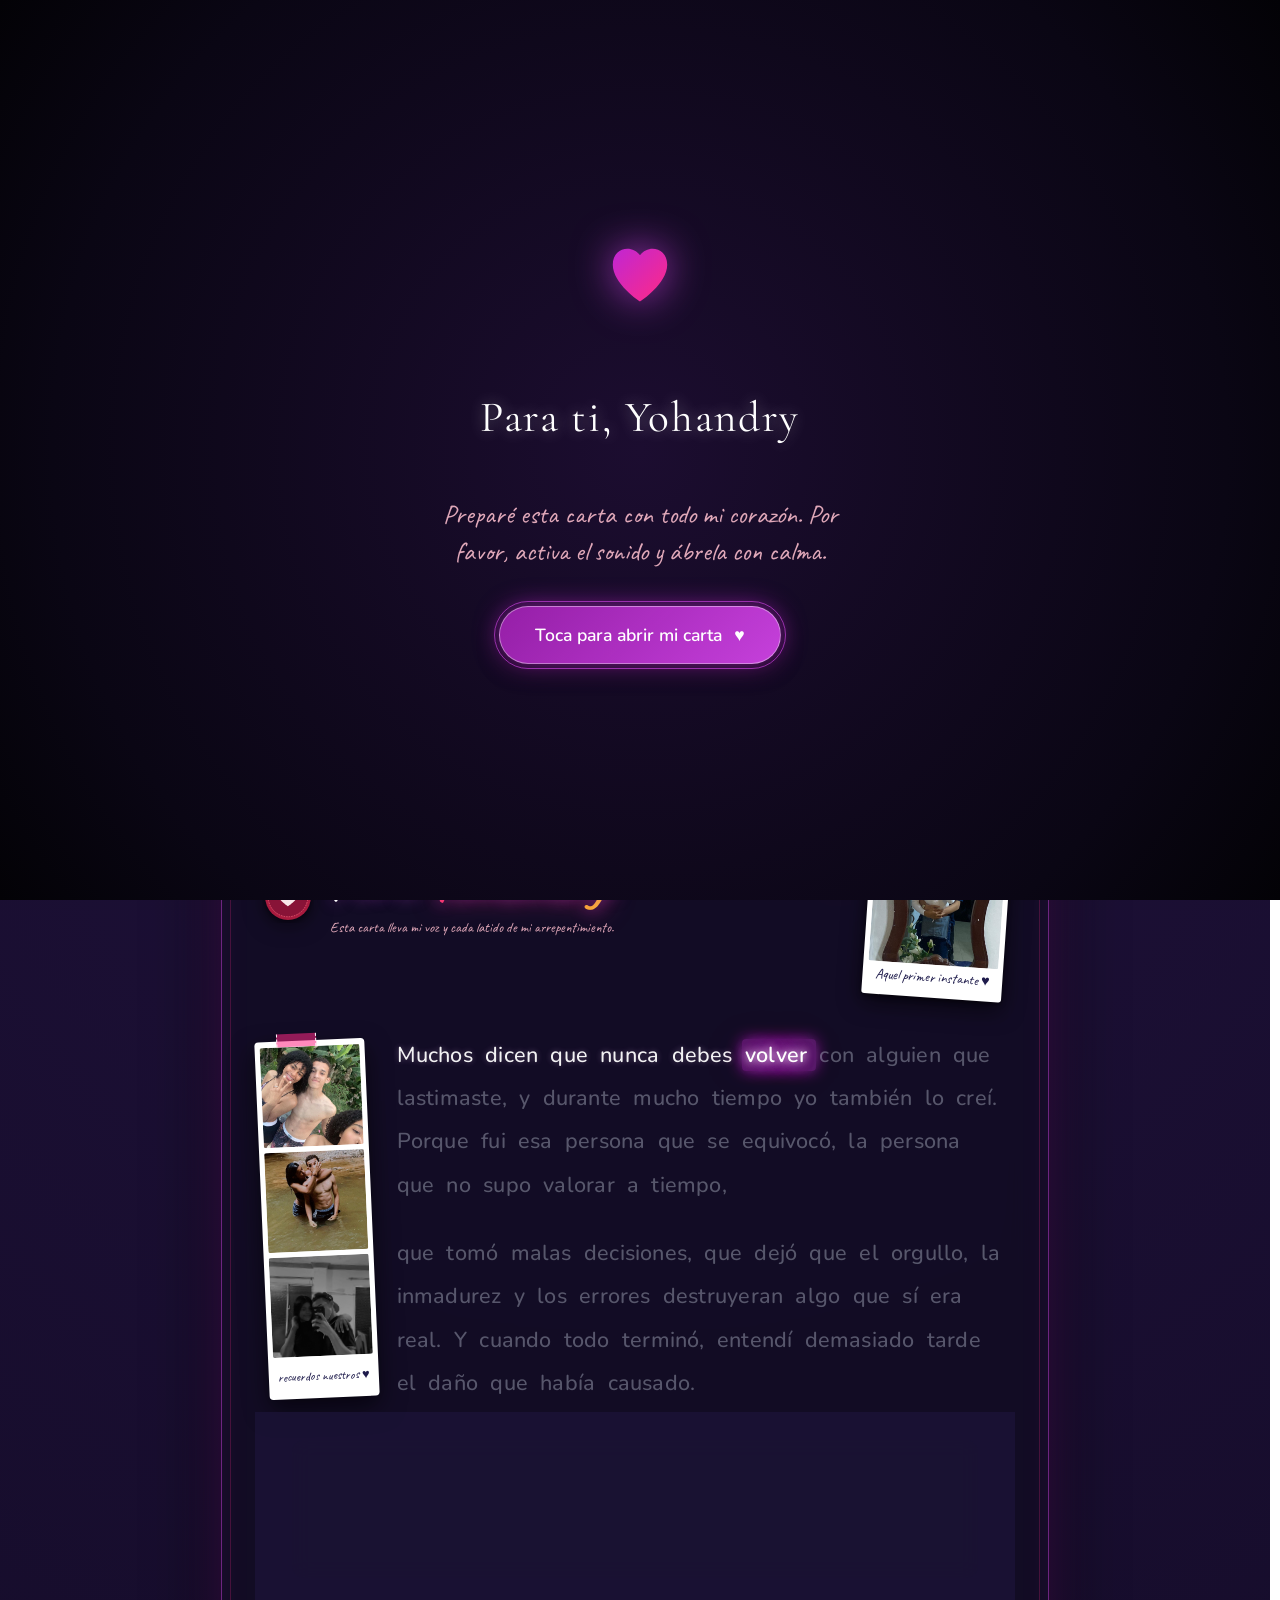
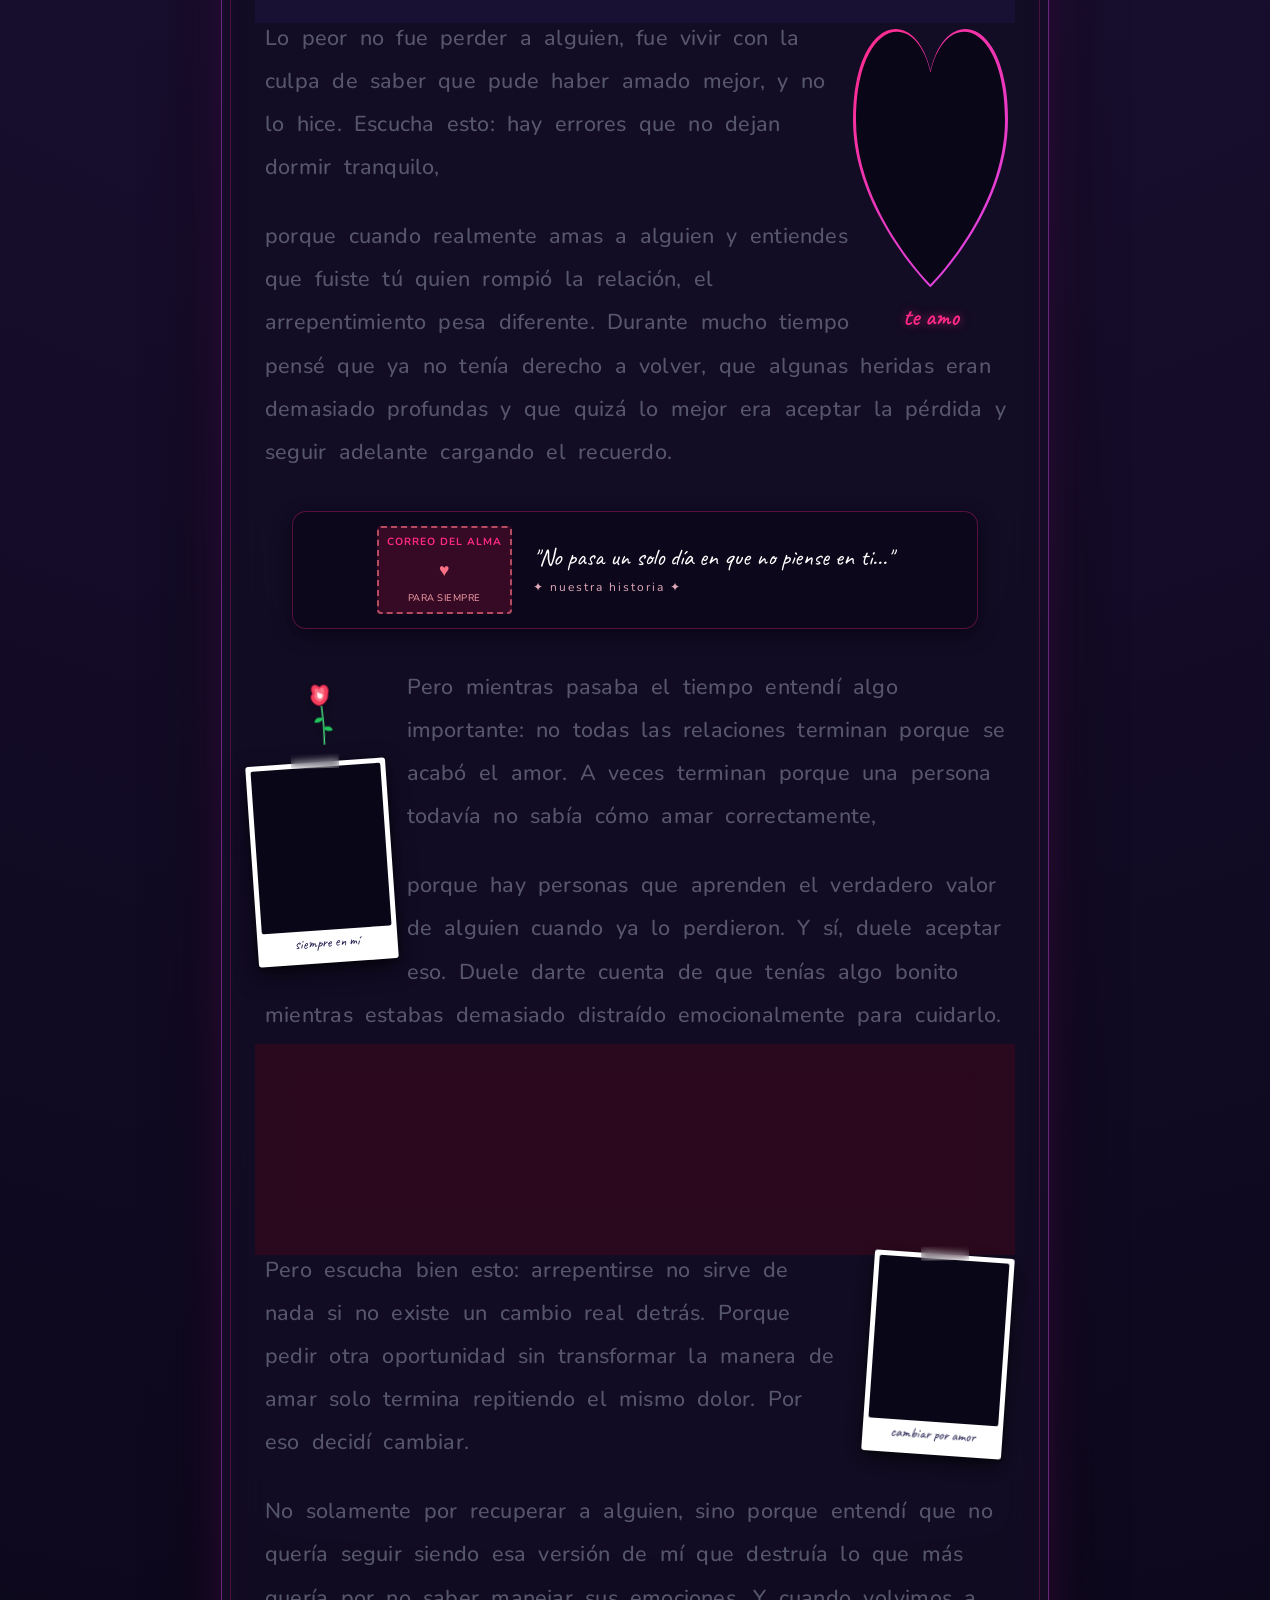
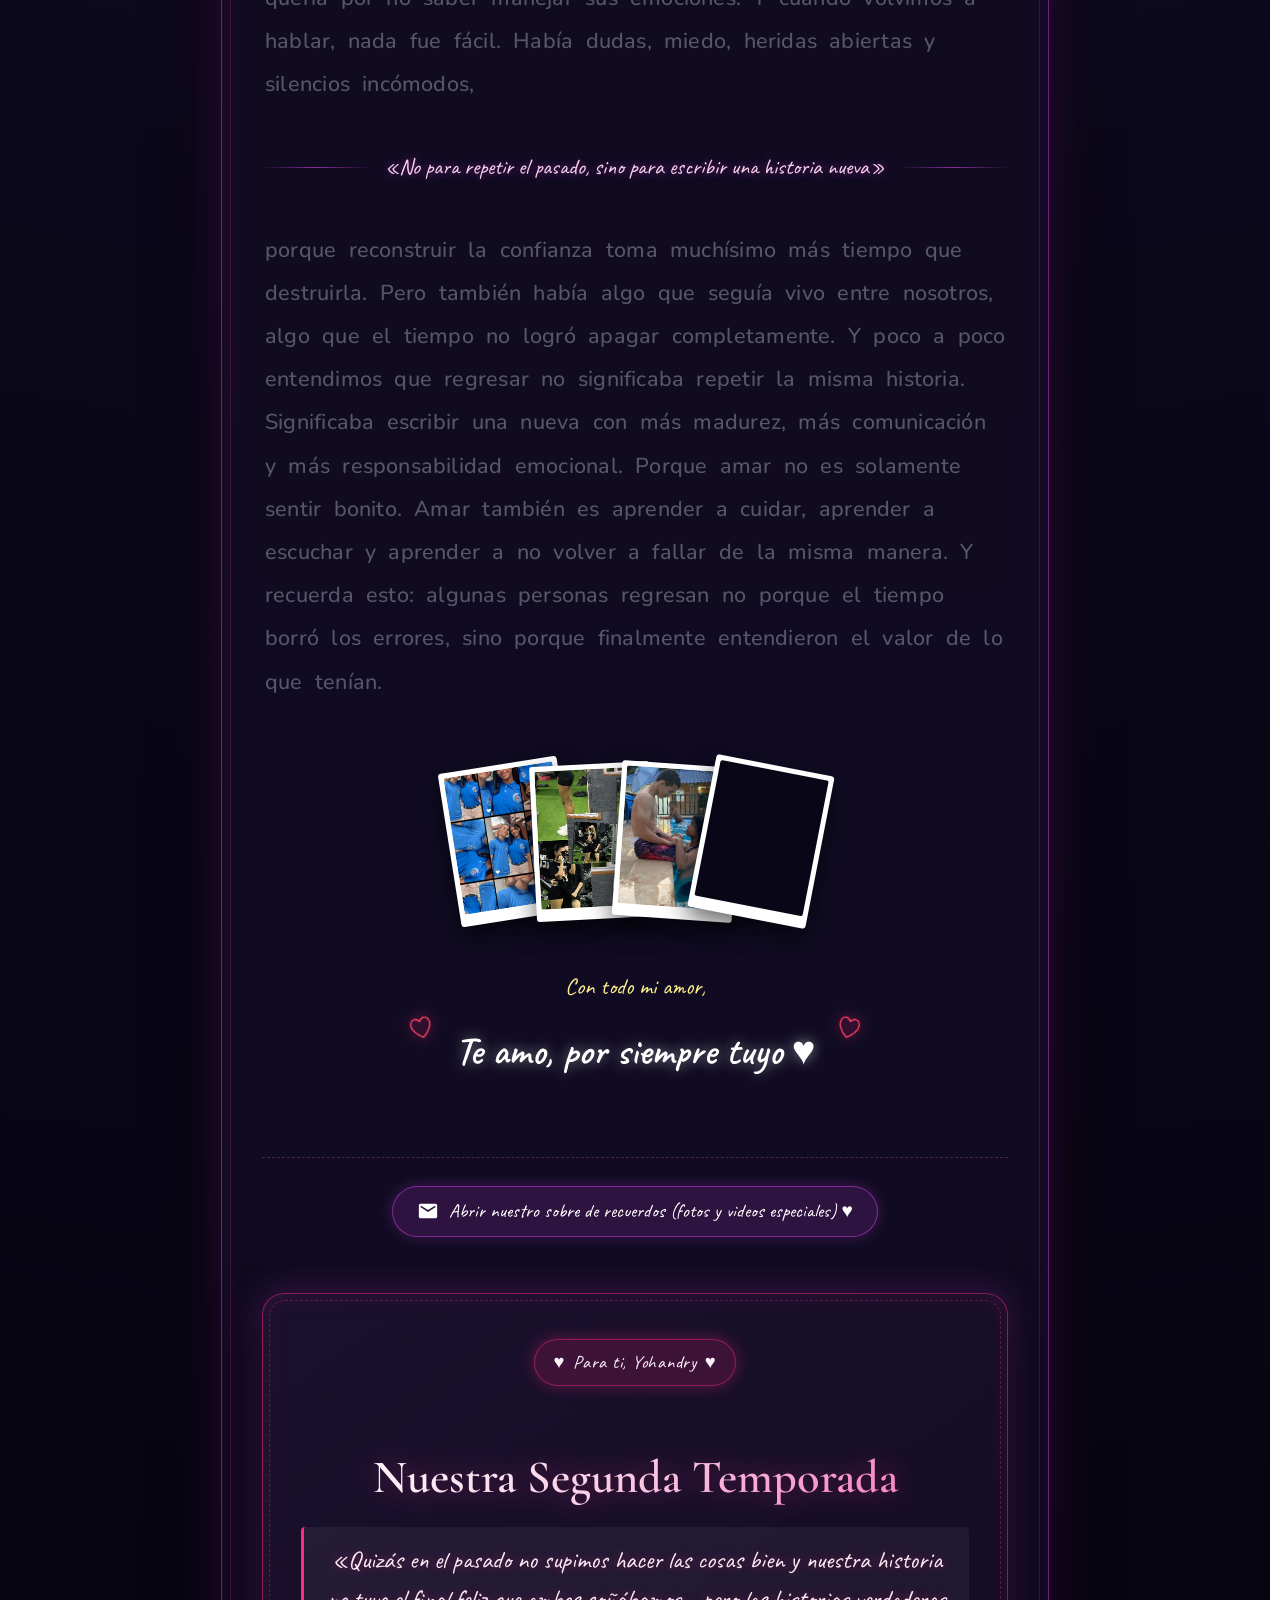
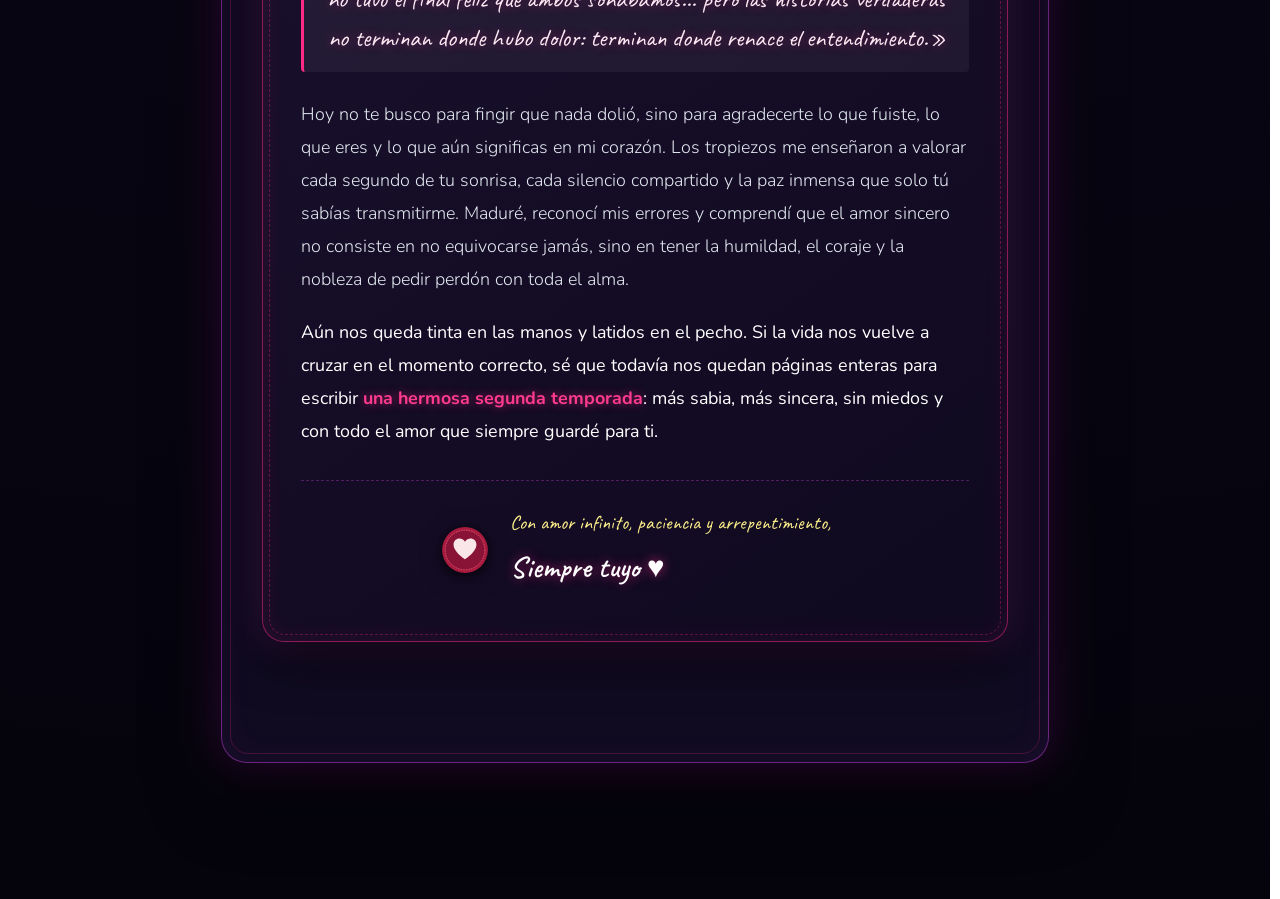
==== commit 6e5727be: "fix: actualizar pies de fotos/videos y optimizar reproductor de audio mp3" ====
--- a/index.html
+++ b/index.html
@@ -1,13 +1,15 @@
 <!DOCTYPE html>
 <html lang="es">
+
 <head>
   <meta charset="UTF-8">
   <meta name="viewport" content="width=device-width, initial-scale=1.0, viewport-fit=cover">
   <meta name="theme-color" content="#090717">
-  
+
   <!-- SEO & Open Graph Meta Tags -->
   <title>Para Yohandry — Espero que me perdones y que me entiendas</title>
-  <meta name="description" content="Una carta sincera para Yohandry, desde lo más profundo de mi corazón. Recuerdos, disculpas humildes y amor eterno.">
+  <meta name="description"
+    content="Una carta sincera para Yohandry, desde lo más profundo de mi corazón. Recuerdos, disculpas humildes y amor eterno.">
   <meta property="og:title" content="Espero que me perdones… y que me entiendas">
   <meta property="og:description" content="Una carta sincera desde lo más profundo de mi corazón.">
   <meta property="og:type" content="website">
@@ -20,11 +22,14 @@
   <!-- Tipografías de Google Fonts: Serif romántica, cursiva manuscrita y sans legible -->
   <link rel="preconnect" href="https://fonts.googleapis.com">
   <link rel="preconnect" href="https://fonts.gstatic.com" crossorigin>
-  <link href="https://fonts.googleapis.com/css2?family=Caveat:wght@400;600&family=Cormorant+Garamond:ital,wght@0,400;0,500;0,600;1,400;1,500&family=Nunito:wght@300;400;600;700&display=swap" rel="stylesheet">
+  <link
+    href="https://fonts.googleapis.com/css2?family=Caveat:wght@400;600&family=Cormorant+Garamond:ital,wght@0,400;0,500;0,600;1,400;1,500&family=Nunito:wght@300;400;600;700&display=swap"
+    rel="stylesheet">
 
   <!-- Hoja de estilos principal -->
   <link rel="stylesheet" href="css/styles.css">
 </head>
+
 <body class="bloquear-scroll" data-atmosfera="inicio">
 
   <!-- Canvas fijo de fondo con lluvia de corazones en cascada -->
@@ -37,16 +42,17 @@
   <svg width="0" height="0" class="svg-defs" aria-hidden="true" style="position: absolute;">
     <defs>
       <clipPath id="heart-clip" clipPathUnits="objectBoundingBox">
-        <path d="M 0.5, 0.2 C 0.4, -0.05 0, 0 0, 0.38 C 0, 0.72 0.5, 1 0.5, 1 C 0.5, 1 1, 0.72 1, 0.38 C 1, 0 0.6, -0.05 0.5, 0.2 Z"/>
+        <path
+          d="M 0.5, 0.2 C 0.4, -0.05 0, 0 0, 0.38 C 0, 0.72 0.5, 1 0.5, 1 C 0.5, 1 1, 0.72 1, 0.38 C 1, 0 0.6, -0.05 0.5, 0.2 Z" />
       </clipPath>
       <linearGradient id="degradado-esperanza" x1="0%" y1="0%" x2="100%" y2="100%">
-        <stop offset="0%" stop-color="#ff2a85"/>
-        <stop offset="50%" stop-color="#d946ef"/>
-        <stop offset="100%" stop-color="#fbbf24"/>
+        <stop offset="0%" stop-color="#ff2a85" />
+        <stop offset="50%" stop-color="#d946ef" />
+        <stop offset="100%" stop-color="#fbbf24" />
       </linearGradient>
       <linearGradient id="degradado-neon" x1="0%" y1="0%" x2="100%" y2="100%">
-        <stop offset="0%" stop-color="#c026d3"/>
-        <stop offset="100%" stop-color="#ff2a85"/>
+        <stop offset="0%" stop-color="#c026d3" />
+        <stop offset="100%" stop-color="#ff2a85" />
       </linearGradient>
     </defs>
   </svg>
@@ -54,9 +60,11 @@
   <!-- =========================================================================
        1. PANTALLA DE ENTRADA (DESBLOQUEO DE AUDIO Y TRANSICIÓN CINEMATOGRÁFICA)
        ========================================================================= -->
-  <aside id="pantalla-entrada" class="pantalla-entrada" role="dialog" aria-modal="true" aria-label="Apertura de la carta">
+  <aside id="pantalla-entrada" class="pantalla-entrada" role="dialog" aria-modal="true"
+    aria-label="Apertura de la carta">
     <svg class="corazon-emblema-entrada" viewBox="0 0 100 100" aria-hidden="true">
-      <path d="M50 24 C40 10 16 14 16 36 C16 60 50 82 50 82 C50 82 84 60 84 36 C84 14 60 10 50 24 Z" fill="url(#degradado-neon)"/>
+      <path d="M50 24 C40 10 16 14 16 36 C16 60 50 82 50 82 C50 82 84 60 84 36 C84 14 60 10 50 24 Z"
+        fill="url(#degradado-neon)" />
     </svg>
     <h2 class="entrada-titulo">Para ti, Yohandry</h2>
     <p class="entrada-subtexto">
@@ -91,7 +99,7 @@
       </div>
 
       <svg class="portada-emblema-fondo" viewBox="0 0 100 100" fill="none" stroke-width="1.2" aria-hidden="true">
-        <path d="M50 24 C40 10 16 14 16 36 C16 60 50 82 50 82 C50 82 84 60 84 36 C84 14 60 10 50 24 Z"/>
+        <path d="M50 24 C40 10 16 14 16 36 C16 60 50 82 50 82 C50 82 84 60 84 36 C84 14 60 10 50 24 Z" />
       </svg>
 
       <h1 id="titulo-portada" class="titulo-principal">
@@ -116,7 +124,8 @@
       <button type="button" id="btn-scroll-down" class="indicador-scroll" aria-label="Deslizar hacia abajo">
         <span>Desliza para leer mi carta</span>
         <svg class="icono-scroll" viewBox="0 0 24 24" aria-hidden="true">
-          <path d="M12 21.35l-1.45-1.32C5.4 15.36 2 12.28 2 8.5 2 5.42 4.42 3 7.5 3c1.74 0 3.41.81 4.5 2.09C13.09 3.81 14.76 3 16.5 3 19.58 3 22 5.42 22 8.5c0 3.78-3.4 6.86-8.55 11.54L12 21.35z"/>
+          <path
+            d="M12 21.35l-1.45-1.32C5.4 15.36 2 12.28 2 8.5 2 5.42 4.42 3 7.5 3c1.74 0 3.41.81 4.5 2.09C13.09 3.81 14.76 3 16.5 3 19.58 3 22 5.42 22 8.5c0 3.78-3.4 6.86-8.55 11.54L12 21.35z" />
         </svg>
       </button>
     </header>
@@ -125,7 +134,7 @@
          PLIEGO DE LA CARTA (ESTILO SCRAPBOOK Y STATIONERY ROMÁNTICA)
          ======================================================================= -->
     <main id="seccion-carta" class="carta-pergamino-scrapbook reveal-on-scroll" aria-label="Carta de amor y recuerdos">
-      
+
       <!-- Canvas de partículas sutiles debajo de las letras (corazones y corazones rotos con baja opacidad) -->
       <canvas id="carta-hearts-canvas" class="carta-hearts-canvas" aria-hidden="true"></canvas>
 
@@ -133,7 +142,7 @@
       <div style="text-align: center;">
         <button type="button" id="btn-fallback-audio" class="btn-fallback-audio">
           <svg width="20" height="20" viewBox="0 0 24 24" fill="currentColor">
-            <path d="M12 3v10.55c-.59-.34-1.27-.55-2-.55-2.21 0-4 1.79-4 4s1.79 4 4 4 4-1.79 4-4V7h4V3h-6z"/>
+            <path d="M12 3v10.55c-.59-.34-1.27-.55-2-.55-2.21 0-4 1.79-4 4s1.79 4 4 4 4-1.79 4-4V7h4V3h-6z" />
           </svg>
           <span>Escuchar mi carta narrada (activar sonido)</span>
         </button>
@@ -144,9 +153,11 @@
         <div class="scrapbook-saludo-area">
           <div class="scrapbook-wax-seal" title="Con amor">
             <svg viewBox="0 0 100 100" class="wax-seal-svg">
-              <circle cx="50" cy="50" r="44" fill="#a81b3f" filter="drop-shadow(0 3px 8px rgba(0,0,0,0.5))"/>
-              <circle cx="50" cy="50" r="38" fill="#881337" stroke="#fb7185" stroke-width="1.2" stroke-dasharray="3,2"/>
-              <path d="M50 34 C44 24 28 26 28 40 C28 54 50 68 50 68 C50 68 72 54 72 40 C72 26 56 24 50 34 Z" fill="#fff1f2" opacity="0.95"/>
+              <circle cx="50" cy="50" r="44" fill="#a81b3f" filter="drop-shadow(0 3px 8px rgba(0,0,0,0.5))" />
+              <circle cx="50" cy="50" r="38" fill="#881337" stroke="#fb7185" stroke-width="1.2"
+                stroke-dasharray="3,2" />
+              <path d="M50 34 C44 24 28 26 28 40 C28 54 50 68 50 68 C50 68 72 54 72 40 C72 26 56 24 50 34 Z"
+                fill="#fff1f2" opacity="0.95" />
             </svg>
           </div>
           <div class="saludo-text-wrapper">
@@ -159,12 +170,15 @@
         <figure class="scrapbook-polaroid-taped" style="--rot: 4deg;">
           <div class="scrapbook-clip-container">
             <svg viewBox="0 0 24 60" class="scrapbook-clip-svg">
-              <path d="M12 4 C6 4 6 16 6 46 C6 54 10 57 14 57 C18 57 20 52 20 44 L20 18 C20 12 18 8 13 8 C8 8 8 13 8 20 L8 44 C8 48 9 50 12 50 C15 50 16 48 16 44 L16 22" fill="none" stroke="#f472b6" stroke-width="2.5" stroke-linecap="round" stroke-linejoin="round"/>
+              <path
+                d="M12 4 C6 4 6 16 6 46 C6 54 10 57 14 57 C18 57 20 52 20 44 L20 18 C20 12 18 8 13 8 C8 8 8 13 8 20 L8 44 C8 48 9 50 12 50 C15 50 16 48 16 44 L16 22"
+                fill="none" stroke="#f472b6" stroke-width="2.5" stroke-linecap="round" stroke-linejoin="round" />
             </svg>
           </div>
           <div class="scrapbook-washi-tape" style="--tape-rot: -5deg;"></div>
           <div class="polaroid-img-frame">
-            <img src="assets/img/foto-01.jpg" alt="Aquel primer instante" width="300" height="400" loading="lazy" decoding="async">
+            <img src="assets/img/foto-01.jpg" alt="Año nuevo juntos" width="300" height="400" loading="lazy"
+              decoding="async">
           </div>
           <figcaption class="scrapbook-caption">Aquel primer instante ♥</figcaption>
         </figure>
@@ -182,7 +196,8 @@
             <img src="assets/img/foto-02.jpg" alt="Tu sonrisa" width="200" height="260" loading="lazy" decoding="async">
           </div>
           <div class="strip-item">
-            <img src="assets/img/foto-03.jpg" alt="Nuestra tarde" width="200" height="260" loading="lazy" decoding="async">
+            <img src="assets/img/foto-03.jpg" alt="Nuestra tarde" width="200" height="260" loading="lazy"
+              decoding="async">
           </div>
           <div class="strip-item">
             <img src="assets/img/foto-04.jpg" alt="Tu mirada" width="200" height="260" loading="lazy" decoding="async">
@@ -197,7 +212,8 @@
         <!-- ADORNO SCRAPBOOK 1: NOTA ADHESIVA CON LETRAS Y WASHI TAPE (LLENA ESPACIO) -->
         <div class="scrapbook-tape-note tape-note-cyan">
           <span class="scrapbook-washi-strip" style="--tape-rot: -2.5deg;"></span>
-          <p class="tape-note-quote">«Guardé cada instante contigo en un rincón de mi alma donde nada puede borrarlo»</p>
+          <p class="tape-note-quote">«Guardé cada instante contigo en un rincón de mi alma donde nada puede borrarlo»
+          </p>
           <span class="tape-note-stamp">11:11 ♥</span>
         </div>
 
@@ -205,7 +221,8 @@
         <figure class="scrapbook-heart-vignette float-right" title="Te amo">
           <div class="heart-frame-outer">
             <div class="heart-frame-inner">
-              <img src="assets/img/foto-05.jpg" alt="Abrazo que parecía eterno" width="350" height="350" loading="lazy" decoding="async">
+              <img src="assets/img/foto-05.jpg" alt="Abrazo que parecía eterno" width="350" height="350" loading="lazy"
+                decoding="async">
             </div>
           </div>
           <figcaption class="heart-caption-handwritten">te amo</figcaption>
@@ -232,17 +249,20 @@
         <!-- ELEMENTO 3: ROSA BOTÁNICA + MINI POLAROID FLOTADA A LA IZQUIERDA -->
         <aside class="scrapbook-rose-badge float-left">
           <svg viewBox="0 0 80 160" class="rose-svg" aria-hidden="true">
-            <path d="M40 70 Q42 110 38 150" stroke="#4ade80" stroke-width="3" fill="none" stroke-linecap="round"/>
-            <path d="M40 95 Q25 90 22 102 Q35 106 40 96" fill="#22c55e" stroke="#16a34a" stroke-width="1"/>
-            <path d="M39 115 Q55 110 58 122 Q45 126 39 116" fill="#22c55e" stroke="#16a34a" stroke-width="1"/>
-            <path d="M40 30 C30 18 18 25 24 42 C16 48 20 62 34 68 C46 68 56 58 56 46 C62 30 50 20 40 30 Z" fill="#f43f5e" stroke="#be123c" stroke-width="1.5"/>
-            <path d="M38 36 C34 28 26 32 30 42 C24 46 28 56 38 60 C46 58 50 50 48 42 C52 32 44 26 38 36 Z" fill="#fb7185"/>
-            <path d="M38 42 C36 38 32 40 34 46 C32 48 34 54 40 54 C44 52 46 48 44 44 Z" fill="#fff1f2"/>
+            <path d="M40 70 Q42 110 38 150" stroke="#4ade80" stroke-width="3" fill="none" stroke-linecap="round" />
+            <path d="M40 95 Q25 90 22 102 Q35 106 40 96" fill="#22c55e" stroke="#16a34a" stroke-width="1" />
+            <path d="M39 115 Q55 110 58 122 Q45 126 39 116" fill="#22c55e" stroke="#16a34a" stroke-width="1" />
+            <path d="M40 30 C30 18 18 25 24 42 C16 48 20 62 34 68 C46 68 56 58 56 46 C62 30 50 20 40 30 Z"
+              fill="#f43f5e" stroke="#be123c" stroke-width="1.5" />
+            <path d="M38 36 C34 28 26 32 30 42 C24 46 28 56 38 60 C46 58 50 50 48 42 C52 32 44 26 38 36 Z"
+              fill="#fb7185" />
+            <path d="M38 42 C36 38 32 40 34 46 C32 48 34 54 40 54 C44 52 46 48 44 44 Z" fill="#fff1f2" />
           </svg>
           <figure class="scrapbook-mini-polaroid" style="--rot: -4deg;">
             <div class="scrapbook-washi-tape" style="--tape-rot: 3deg;"></div>
             <div class="polaroid-img-frame">
-              <img src="assets/img/foto-07.jpg" alt="Tu compañía" width="220" height="280" loading="lazy" decoding="async">
+              <img src="assets/img/foto-07.jpg" alt="Tu compañía" width="220" height="280" loading="lazy"
+                decoding="async">
             </div>
             <figcaption class="scrapbook-caption">siempre en mí</figcaption>
           </figure>
@@ -255,7 +275,8 @@
         <!-- ADORNO SCRAPBOOK 3: NOTA CON WASHI TAPE ROSADO Y FRASE DE ARREPENTIMIENTO -->
         <div class="scrapbook-tape-note tape-note-rose">
           <span class="scrapbook-washi-strip" style="--tape-rot: 2.8deg;"></span>
-          <p class="tape-note-quote">«Duele reconocer los errores del pasado, pero mi arrepentimiento es sincero y mi amor por ti es real»</p>
+          <p class="tape-note-quote">«Duele reconocer los errores del pasado, pero mi arrepentimiento es sincero y mi
+            amor por ti es real»</p>
           <span class="tape-note-stamp">promesa de cambio ♥</span>
         </div>
 
@@ -263,7 +284,8 @@
         <figure class="scrapbook-mini-polaroid float-right" style="--rot: 4deg;">
           <div class="scrapbook-washi-tape" style="--tape-rot: -5deg;"></div>
           <div class="polaroid-img-frame">
-            <img src="assets/img/foto-06.jpg" alt="Un recuerdo sereno" width="260" height="200" loading="lazy" decoding="async">
+            <img src="assets/img/foto-06.jpg" alt="Un recuerdo sereno" width="260" height="200" loading="lazy"
+              decoding="async">
           </div>
           <figcaption class="scrapbook-caption">cambiar por amor</figcaption>
         </figure>
@@ -286,22 +308,26 @@
         <div class="scrapbook-fan-container" aria-label="Abanico de recuerdos">
           <figure class="fan-card fan-card-1" style="--rot: -9deg;" title="Momentos espontáneos">
             <div class="polaroid-img-frame">
-              <img src="assets/img/foto-08.jpg" alt="Momentos espontáneos" width="220" height="280" loading="lazy" decoding="async">
+              <img src="assets/img/foto-08.jpg" alt="Momentos espontáneos" width="220" height="280" loading="lazy"
+                decoding="async">
             </div>
           </figure>
           <figure class="fan-card fan-card-2" style="--rot: -3deg;" title="Risas compartidas">
             <div class="polaroid-img-frame">
-              <img src="assets/img/foto-09.jpg" alt="Risas compartidas" width="220" height="280" loading="lazy" decoding="async">
+              <img src="assets/img/foto-09.jpg" alt="Risas compartidas" width="220" height="280" loading="lazy"
+                decoding="async">
             </div>
           </figure>
           <figure class="fan-card fan-card-3" style="--rot: 4deg;" title="Nuestra aventura">
             <div class="polaroid-img-frame">
-              <img src="assets/img/foto-10.jpg" alt="Nuestra aventura" width="220" height="280" loading="lazy" decoding="async">
+              <img src="assets/img/foto-10.jpg" alt="Nuestra aventura" width="220" height="280" loading="lazy"
+                decoding="async">
             </div>
           </figure>
           <figure class="fan-card fan-card-4" style="--rot: 11deg;" title="La ternura de tus manos">
             <div class="polaroid-img-frame">
-              <img src="assets/img/foto-11.jpg" alt="La ternura de tus manos" width="220" height="280" loading="lazy" decoding="async">
+              <img src="assets/img/foto-11.jpg" alt="La ternura de tus manos" width="220" height="280" loading="lazy"
+                decoding="async">
             </div>
           </figure>
         </div>
@@ -309,16 +335,18 @@
         <!-- FIRMA MANUSCRITA Y DOODLE HEARTS (Inspiración 2 y 4) -->
         <div class="scrapbook-firma-block">
           <svg viewBox="0 0 50 50" class="scrapbook-doodle-heart doodle-left" aria-hidden="true">
-            <path d="M25 15 C20 6 8 8 8 20 C8 32 25 44 25 44 C25 44 42 32 42 20 C42 8 30 6 25 15 Z" fill="none" stroke="#f43f5e" stroke-width="2.5" stroke-linecap="round" stroke-linejoin="round"/>
+            <path d="M25 15 C20 6 8 8 8 20 C8 32 25 44 25 44 C25 44 42 32 42 20 C42 8 30 6 25 15 Z" fill="none"
+              stroke="#f43f5e" stroke-width="2.5" stroke-linecap="round" stroke-linejoin="round" />
           </svg>
-          
+
           <div class="firma-textos">
             <span class="despedida-linea">Con todo mi amor,</span>
             <span class="firma-linea">Te amo, por siempre tuyo ♥</span>
           </div>
 
           <svg viewBox="0 0 50 50" class="scrapbook-doodle-heart doodle-right" aria-hidden="true">
-            <path d="M25 15 C20 6 8 8 8 20 C8 32 25 44 25 44 C25 44 42 32 42 20 C42 8 30 6 25 15 Z" fill="none" stroke="#f43f5e" stroke-width="2.5" stroke-linecap="round" stroke-linejoin="round"/>
+            <path d="M25 15 C20 6 8 8 8 20 C8 32 25 44 25 44 C25 44 42 32 42 20 C42 8 30 6 25 15 Z" fill="none"
+              stroke="#f43f5e" stroke-width="2.5" stroke-linecap="round" stroke-linejoin="round" />
           </svg>
         </div>
 
@@ -328,13 +356,14 @@
       <div class="scrapbook-envelope-box">
         <button type="button" id="btn-toggle-cofre" class="btn-open-envelope" aria-expanded="false">
           <svg width="22" height="22" viewBox="0 0 24 24" fill="currentColor">
-            <path d="M20 4H4c-1.1 0-1.99.9-1.99 2L2 18c0 1.1.9 2 2 2h16c1.1 0 2-.9 2-2V6c0-1.1-.9-2-2-2zm0 4l-8 5-8-5V6l8 5 8-5v2z"/>
+            <path
+              d="M20 4H4c-1.1 0-1.99.9-1.99 2L2 18c0 1.1.9 2 2 2h16c1.1 0 2-.9 2-2V6c0-1.1-.9-2-2-2zm0 4l-8 5-8-5V6l8 5 8-5v2z" />
           </svg>
           <span>Abrir nuestro sobre de recuerdos (fotos y videos especiales) ♥</span>
         </button>
 
         <div id="cofre-recuerdos-panel" class="cofre-panel" style="display: none;">
-          
+
           <!-- SECCIÓN DE FOTOGRAFÍAS -->
           <h4 class="cofre-seccion-titulo">
             <span>📷</span> Fotografías que guardo en el alma
@@ -342,42 +371,48 @@
           <div class="cofre-grid">
             <figure class="scrapbook-mini-polaroid polaroid-gallery-item" data-index="0" style="--rot: -2deg;">
               <div class="polaroid-img-frame">
-                <img src="assets/img/foto-12.jpg" alt="Nuestros secretos" width="220" height="280" loading="lazy" decoding="async">
+                <img src="assets/img/foto-12.jpg" alt="Nuestros secretos" width="220" height="280" loading="lazy"
+                  decoding="async">
                 <div class="polaroid-zoom-badge" aria-hidden="true"><span>🔍</span></div>
               </div>
               <figcaption class="scrapbook-caption">Nuestros secretos</figcaption>
             </figure>
             <figure class="scrapbook-mini-polaroid polaroid-gallery-item" data-index="1" style="--rot: 3deg;">
               <div class="polaroid-img-frame">
-                <img src="assets/img/foto-13.jpg" alt="Tarde tibia" width="220" height="280" loading="lazy" decoding="async">
+                <img src="assets/img/foto-13.jpg" alt="Tarde tibia" width="220" height="280" loading="lazy"
+                  decoding="async">
                 <div class="polaroid-zoom-badge" aria-hidden="true"><span>🔍</span></div>
               </div>
               <figcaption class="scrapbook-caption">Tarde tibia</figcaption>
             </figure>
             <figure class="scrapbook-mini-polaroid polaroid-gallery-item" data-index="2" style="--rot: -4deg;">
               <div class="polaroid-img-frame">
-                <img src="assets/img/foto-14.jpg" alt="Tu brillo" width="220" height="280" loading="lazy" decoding="async">
+                <img src="assets/img/foto-14.jpg" alt="Tu brillo" width="220" height="280" loading="lazy"
+                  decoding="async">
                 <div class="polaroid-zoom-badge" aria-hidden="true"><span>🔍</span></div>
               </div>
               <figcaption class="scrapbook-caption">Tu brillo</figcaption>
             </figure>
             <figure class="scrapbook-mini-polaroid polaroid-gallery-item" data-index="3" style="--rot: 2deg;">
               <div class="polaroid-img-frame">
-                <img src="assets/img/foto-15.jpg" alt="Lo que vivimos" width="220" height="280" loading="lazy" decoding="async">
+                <img src="assets/img/foto-15.jpg" alt="Lo que vivimos" width="220" height="280" loading="lazy"
+                  decoding="async">
                 <div class="polaroid-zoom-badge" aria-hidden="true"><span>🔍</span></div>
               </div>
               <figcaption class="scrapbook-caption">Lo que vivimos</figcaption>
             </figure>
             <figure class="scrapbook-mini-polaroid polaroid-gallery-item" data-index="4" style="--rot: -3deg;">
               <div class="polaroid-img-frame">
-                <img src="assets/img/foto-16.jpg" alt="Caminos cruzados" width="220" height="280" loading="lazy" decoding="async">
+                <img src="assets/img/foto-16.jpg" alt="Caminos cruzados" width="220" height="280" loading="lazy"
+                  decoding="async">
                 <div class="polaroid-zoom-badge" aria-hidden="true"><span>🔍</span></div>
               </div>
               <figcaption class="scrapbook-caption">Caminos cruzados</figcaption>
             </figure>
             <figure class="scrapbook-mini-polaroid polaroid-gallery-item" data-index="5" style="--rot: 4deg;">
               <div class="polaroid-img-frame">
-                <img src="assets/img/foto-17.jpg" alt="Un lazo imborrable" width="220" height="280" loading="lazy" decoding="async">
+                <img src="assets/img/foto-17.jpg" alt="Un lazo imborrable" width="220" height="280" loading="lazy"
+                  decoding="async">
                 <div class="polaroid-zoom-badge" aria-hidden="true"><span>🔍</span></div>
               </div>
               <figcaption class="scrapbook-caption">Un lazo imborrable</figcaption>
@@ -389,56 +424,80 @@
             <span>🎬</span> Nuestros videos y momentos grabados
           </h4>
           <div class="cofre-grid cofre-videos-grid">
-            <figure class="scrapbook-mini-polaroid polaroid-video polaroid-gallery-item" data-index="6" style="--rot: -2.5deg;">
+            <figure class="scrapbook-mini-polaroid polaroid-video polaroid-gallery-item" data-index="6"
+              style="--rot: -2.5deg;">
               <div class="polaroid-img-frame video-frame">
-                <video src="Videos/WhatsApp Video 2026-10-05 at 2.16.57 PM.mp4#t=0.5" preload="metadata" muted playsinline></video>
+                <video src="Videos/WhatsApp Video 2026-10-05 at 2.16.57 PM.mp4#t=0.5" preload="metadata" muted
+                  playsinline></video>
                 <div class="video-play-overlay" aria-hidden="true">
-                  <svg viewBox="0 0 24 24"><path d="M8 5v14l11-7z"/></svg>
+                  <svg viewBox="0 0 24 24">
+                    <path d="M8 5v14l11-7z" />
+                  </svg>
                 </div>
               </div>
               <figcaption class="scrapbook-caption">Aquel instante único ▶</figcaption>
             </figure>
-            <figure class="scrapbook-mini-polaroid polaroid-video polaroid-gallery-item" data-index="7" style="--rot: 3deg;">
+            <figure class="scrapbook-mini-polaroid polaroid-video polaroid-gallery-item" data-index="7"
+              style="--rot: 3deg;">
               <div class="polaroid-img-frame video-frame">
-                <video src="Videos/WhatsApp Video 2026-10-05 at 2.17.57 PM.mp4#t=0.5" preload="metadata" muted playsinline></video>
+                <video src="Videos/WhatsApp Video 2026-10-05 at 2.17.57 PM.mp4#t=0.5" preload="metadata" muted
+                  playsinline></video>
                 <div class="video-play-overlay" aria-hidden="true">
-                  <svg viewBox="0 0 24 24"><path d="M8 5v14l11-7z"/></svg>
+                  <svg viewBox="0 0 24 24">
+                    <path d="M8 5v14l11-7z" />
+                  </svg>
                 </div>
               </div>
               <figcaption class="scrapbook-caption">Tu risa que guardo ▶</figcaption>
             </figure>
-            <figure class="scrapbook-mini-polaroid polaroid-video polaroid-gallery-item" data-index="8" style="--rot: -3.5deg;">
+            <figure class="scrapbook-mini-polaroid polaroid-video polaroid-gallery-item" data-index="8"
+              style="--rot: -3.5deg;">
               <div class="polaroid-img-frame video-frame">
-                <video src="Videos/WhatsApp Video 2026-10-05 at 2.18.05 PM.mp4#t=0.5" preload="metadata" muted playsinline></video>
+                <video src="Videos/WhatsApp Video 2026-10-05 at 2.18.05 PM.mp4#t=0.5" preload="metadata" muted
+                  playsinline></video>
                 <div class="video-play-overlay" aria-hidden="true">
-                  <svg viewBox="0 0 24 24"><path d="M8 5v14l11-7z"/></svg>
+                  <svg viewBox="0 0 24 24">
+                    <path d="M8 5v14l11-7z" />
+                  </svg>
                 </div>
               </div>
               <figcaption class="scrapbook-caption">Tarde de alegría ▶</figcaption>
             </figure>
-            <figure class="scrapbook-mini-polaroid polaroid-video polaroid-gallery-item" data-index="9" style="--rot: 2.5deg;">
+            <figure class="scrapbook-mini-polaroid polaroid-video polaroid-gallery-item" data-index="9"
+              style="--rot: 2.5deg;">
               <div class="polaroid-img-frame video-frame">
-                <video src="Videos/WhatsApp Video 2026-10-05 at 2.18.06 PM (1).mp4#t=0.5" preload="metadata" muted playsinline></video>
+                <video src="Videos/WhatsApp Video 2026-10-05 at 2.18.06 PM (1).mp4#t=0.5" preload="metadata" muted
+                  playsinline></video>
                 <div class="video-play-overlay" aria-hidden="true">
-                  <svg viewBox="0 0 24 24"><path d="M8 5v14l11-7z"/></svg>
+                  <svg viewBox="0 0 24 24">
+                    <path d="M8 5v14l11-7z" />
+                  </svg>
                 </div>
               </div>
               <figcaption class="scrapbook-caption">Cómplices de vida ▶</figcaption>
             </figure>
-            <figure class="scrapbook-mini-polaroid polaroid-video polaroid-gallery-item" data-index="10" style="--rot: -2deg;">
+            <figure class="scrapbook-mini-polaroid polaroid-video polaroid-gallery-item" data-index="10"
+              style="--rot: -2deg;">
               <div class="polaroid-img-frame video-frame">
-                <video src="Videos/WhatsApp Video 2026-10-05 at 2.18.06 PM (2).mp4#t=0.5" preload="metadata" muted playsinline></video>
+                <video src="Videos/WhatsApp Video 2026-10-05 at 2.18.06 PM (2).mp4#t=0.5" preload="metadata" muted
+                  playsinline></video>
                 <div class="video-play-overlay" aria-hidden="true">
-                  <svg viewBox="0 0 24 24"><path d="M8 5v14l11-7z"/></svg>
+                  <svg viewBox="0 0 24 24">
+                    <path d="M8 5v14l11-7z" />
+                  </svg>
                 </div>
               </div>
               <figcaption class="scrapbook-caption">Lo que sentimos ▶</figcaption>
             </figure>
-            <figure class="scrapbook-mini-polaroid polaroid-video polaroid-gallery-item" data-index="11" style="--rot: 3.5deg;">
+            <figure class="scrapbook-mini-polaroid polaroid-video polaroid-gallery-item" data-index="11"
+              style="--rot: 3.5deg;">
               <div class="polaroid-img-frame video-frame">
-                <video src="Videos/WhatsApp Video 2026-10-05 at 2.18.06 PM.mp4#t=0.5" preload="metadata" muted playsinline></video>
+                <video src="Videos/WhatsApp Video 2026-10-05 at 2.18.06 PM.mp4#t=0.5" preload="metadata" muted
+                  playsinline></video>
                 <div class="video-play-overlay" aria-hidden="true">
-                  <svg viewBox="0 0 24 24"><path d="M8 5v14l11-7z"/></svg>
+                  <svg viewBox="0 0 24 24">
+                    <path d="M8 5v14l11-7z" />
+                  </svg>
                 </div>
               </div>
               <figcaption class="scrapbook-caption">Un pedacito nuestro ▶</figcaption>
@@ -458,15 +517,23 @@
         <h3 class="season-card-title">Nuestra Segunda Temporada</h3>
 
         <blockquote class="season-main-quote">
-          «Quizás en el pasado no supimos hacer las cosas bien y nuestra historia no tuvo el final feliz que ambos soñábamos… pero las historias verdaderas no terminan donde hubo dolor: terminan donde renace el entendimiento.»
+          «Quizás en el pasado no supimos hacer las cosas bien y nuestra historia no tuvo el final feliz que ambos
+          soñábamos… pero las historias verdaderas no terminan donde hubo dolor: terminan donde renace el
+          entendimiento.»
         </blockquote>
 
         <div class="season-card-body">
           <p class="season-text">
-            Hoy no te busco para fingir que nada dolió, sino para agradecerte lo que fuiste, lo que eres y lo que aún significas en mi corazón. Los tropiezos me enseñaron a valorar cada segundo de tu sonrisa, cada silencio compartido y la paz inmensa que solo tú sabías transmitirme. Maduré, reconocí mis errores y comprendí que el amor sincero no consiste en no equivocarse jamás, sino en tener la humildad, el coraje y la nobleza de pedir perdón con toda el alma.
+            Hoy no te busco para fingir que nada dolió, sino para agradecerte lo que fuiste, lo que eres y lo que aún
+            significas en mi corazón. Los tropiezos me enseñaron a valorar cada segundo de tu sonrisa, cada silencio
+            compartido y la paz inmensa que solo tú sabías transmitirme. Maduré, reconocí mis errores y comprendí que el
+            amor sincero no consiste en no equivocarse jamás, sino en tener la humildad, el coraje y la nobleza de pedir
+            perdón con toda el alma.
           </p>
           <p class="season-text highlighted-season">
-            Aún nos queda tinta en las manos y latidos en el pecho. Si la vida nos vuelve a cruzar en el momento correcto, sé que todavía nos quedan páginas enteras para escribir <strong>una hermosa segunda temporada</strong>: más sabia, más sincera, sin miedos y con todo el amor que siempre guardé para ti.
+            Aún nos queda tinta en las manos y latidos en el pecho. Si la vida nos vuelve a cruzar en el momento
+            correcto, sé que todavía nos quedan páginas enteras para escribir <strong>una hermosa segunda
+              temporada</strong>: más sabia, más sincera, sin miedos y con todo el amor que siempre guardé para ti.
           </p>
         </div>
 
@@ -474,9 +541,11 @@
         <div class="season-card-footer">
           <div class="season-wax-stamp">
             <svg viewBox="0 0 100 100" class="wax-seal-svg">
-              <circle cx="50" cy="50" r="44" fill="#a81b3f" filter="drop-shadow(0 3px 8px rgba(0,0,0,0.5))"/>
-              <circle cx="50" cy="50" r="38" fill="#881337" stroke="#fb7185" stroke-width="1.2" stroke-dasharray="3,2"/>
-              <path d="M50 34 C44 24 28 26 28 40 C28 54 50 68 50 68 C50 68 72 54 72 40 C72 26 56 24 50 34 Z" fill="#fff1f2" opacity="0.95"/>
+              <circle cx="50" cy="50" r="44" fill="#a81b3f" filter="drop-shadow(0 3px 8px rgba(0,0,0,0.5))" />
+              <circle cx="50" cy="50" r="38" fill="#881337" stroke="#fb7185" stroke-width="1.2"
+                stroke-dasharray="3,2" />
+              <path d="M50 34 C44 24 28 26 28 40 C28 54 50 68 50 68 C50 68 72 54 72 40 C72 26 56 24 50 34 Z"
+                fill="#fff1f2" opacity="0.95" />
             </svg>
           </div>
           <div class="season-signature-text">
@@ -495,8 +564,12 @@
        ========================================================================= -->
   <div class="carta-player-box" id="carta-player" role="region" aria-label="Reproductor de la carta narrada">
     <button type="button" id="btn-play-pause" class="player-btn" aria-label="Reproducir o pausar audio">
-      <svg id="icon-play" viewBox="0 0 24 24"><path d="M8 5v14l11-7z"/></svg>
-      <svg id="icon-pause" viewBox="0 0 24 24" style="display: none;"><path d="M6 19h4V5H6v14zm8-14v14h4V5h-4z"/></svg>
+      <svg id="icon-play" viewBox="0 0 24 24">
+        <path d="M8 5v14l11-7z" />
+      </svg>
+      <svg id="icon-pause" viewBox="0 0 24 24" style="display: none;">
+        <path d="M6 19h4V5H6v14zm8-14v14h4V5h-4z" />
+      </svg>
     </button>
 
     <div class="player-timeline">
@@ -513,26 +586,38 @@
       </div>
     </div>
 
-    <button type="button" id="btn-restart" class="player-btn player-btn-secondary" aria-label="Reiniciar audio" title="Reiniciar">
-      <svg viewBox="0 0 24 24"><path d="M12 5V1L7 6l5 5V7c3.31 0 6 2.69 6 6s-2.69 6-6 6-6-2.69-6-6H4c0 4.42 3.58 8 8 8s8-3.58 8-8-3.58-8-8-8z"/></svg>
+    <button type="button" id="btn-restart" class="player-btn player-btn-secondary" aria-label="Reiniciar audio"
+      title="Reiniciar">
+      <svg viewBox="0 0 24 24">
+        <path
+          d="M12 5V1L7 6l5 5V7c3.31 0 6 2.69 6 6s-2.69 6-6 6-6-2.69-6-6H4c0 4.42 3.58 8 8 8s8-3.58 8-8-3.58-8-8-8z" />
+      </svg>
     </button>
   </div>
 
   <!-- =========================================================================
        MODAL LIGHTBOX VISOR DE RECUERDOS (FOTOS Y VIDEOS CON NAVEGACIÓN)
        ========================================================================= -->
-  <div id="modal-lightbox-recuerdos" class="lightbox-modal" role="dialog" aria-modal="true" aria-label="Visor de recuerdos" style="display: none;">
+  <div id="modal-lightbox-recuerdos" class="lightbox-modal" role="dialog" aria-modal="true"
+    aria-label="Visor de recuerdos" style="display: none;">
     <div class="lightbox-backdrop" id="lightbox-backdrop"></div>
-    
+
     <div class="lightbox-container">
       <!-- Botón de Cerrar -->
-      <button type="button" id="lightbox-btn-close" class="lightbox-btn-close" aria-label="Cerrar visor" title="Cerrar (Esc)">
-        <svg viewBox="0 0 24 24"><path d="M19 6.41L17.59 5 12 10.59 6.41 5 5 6.41 10.59 12 5 17.59 6.41 19 12 13.41 17.59 19 19 17.59 13.41 12z"/></svg>
+      <button type="button" id="lightbox-btn-close" class="lightbox-btn-close" aria-label="Cerrar visor"
+        title="Cerrar (Esc)">
+        <svg viewBox="0 0 24 24">
+          <path
+            d="M19 6.41L17.59 5 12 10.59 6.41 5 5 6.41 10.59 12 5 17.59 6.41 19 12 13.41 17.59 19 19 17.59 13.41 12z" />
+        </svg>
       </button>
 
       <!-- Flecha Izquierda / Anterior -->
-      <button type="button" id="lightbox-btn-prev" class="lightbox-nav-btn lightbox-prev" aria-label="Recuerdo anterior" title="Anterior (Flecha izquierda)">
-        <svg viewBox="0 0 24 24"><path d="M15.41 7.41L14 6l-6 6 6 6 1.41-1.41L10.83 12z"/></svg>
+      <button type="button" id="lightbox-btn-prev" class="lightbox-nav-btn lightbox-prev" aria-label="Recuerdo anterior"
+        title="Anterior (Flecha izquierda)">
+        <svg viewBox="0 0 24 24">
+          <path d="M15.41 7.41L14 6l-6 6 6 6 1.41-1.41L10.83 12z" />
+        </svg>
       </button>
 
       <!-- Marco central de contenido (Polaroid expandida) -->
@@ -548,8 +633,11 @@
       </div>
 
       <!-- Flecha Derecha / Siguiente -->
-      <button type="button" id="lightbox-btn-next" class="lightbox-nav-btn lightbox-next" aria-label="Recuerdo siguiente" title="Siguiente (Flecha derecha)">
-        <svg viewBox="0 0 24 24"><path d="M10 6L8.59 7.41 13.17 12l-4.58 4.59L10 18l6-6z"/></svg>
+      <button type="button" id="lightbox-btn-next" class="lightbox-nav-btn lightbox-next"
+        aria-label="Recuerdo siguiente" title="Siguiente (Flecha derecha)">
+        <svg viewBox="0 0 24 24">
+          <path d="M10 6L8.59 7.41 13.17 12l-4.58 4.59L10 18l6-6z" />
+        </svg>
       </button>
     </div>
   </div>
@@ -566,4 +654,5 @@
   <script src="js/letter.js"></script>
   <script src="js/main.js"></script>
 </body>
-</html>
+
+</html>
--- a/css/styles.css
+++ b/css/styles.css
@@ -554,6 +554,39 @@
 .carta-palabra {
   position: relative;
   z-index: 2;
+}
+
+/* Botón romántico de inicio de narración en el pergamino */
+.btn-fallback-audio {
+  display: inline-flex;
+  align-items: center;
+  justify-content: center;
+  gap: 0.75rem;
+  margin: 0.5rem auto 1.6rem;
+  padding: 0.8rem 1.8rem;
+  background: linear-gradient(135deg, rgba(217, 70, 239, 0.28), rgba(168, 85, 247, 0.38));
+  border: 1px solid rgba(244, 114, 182, 0.65);
+  border-radius: 9999px;
+  color: #ffffff;
+  font-family: 'Caveat', cursive, sans-serif;
+  font-size: 1.35rem;
+  letter-spacing: 0.02em;
+  cursor: pointer;
+  box-shadow: 0 0 20px rgba(217, 70, 239, 0.4), inset 0 0 12px rgba(244, 114, 182, 0.2);
+  transition: all 0.25s ease;
+  position: relative;
+  z-index: 5;
+}
+
+.btn-fallback-audio:hover {
+  transform: scale(1.04);
+  background: linear-gradient(135deg, rgba(217, 70, 239, 0.45), rgba(168, 85, 247, 0.55));
+  box-shadow: 0 0 28px rgba(217, 70, 239, 0.75);
+}
+
+.btn-fallback-audio.audio-playing {
+  border-color: rgba(74, 222, 128, 0.65);
+  box-shadow: 0 0 18px rgba(74, 222, 128, 0.4);
 }
 
 /* Contenedor Ancla para el Reproductor (reserva espacio al flotar) */
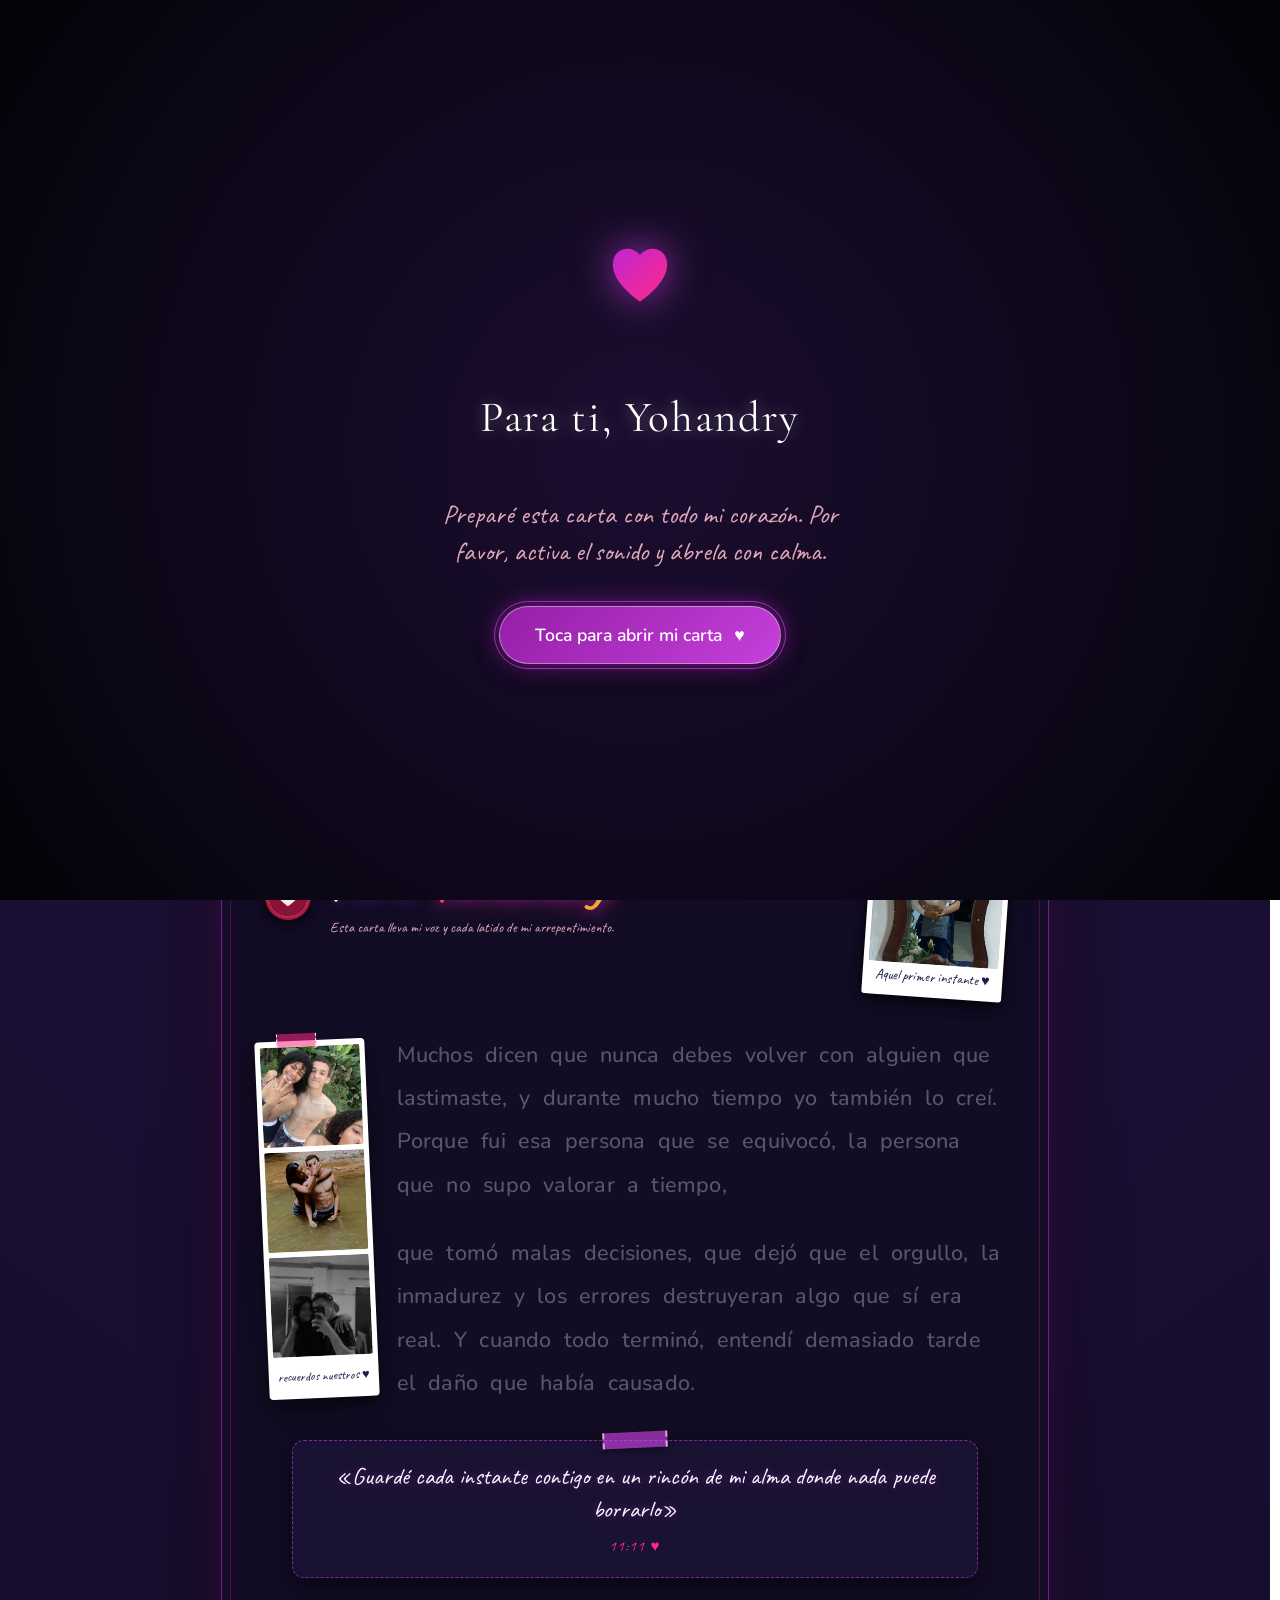
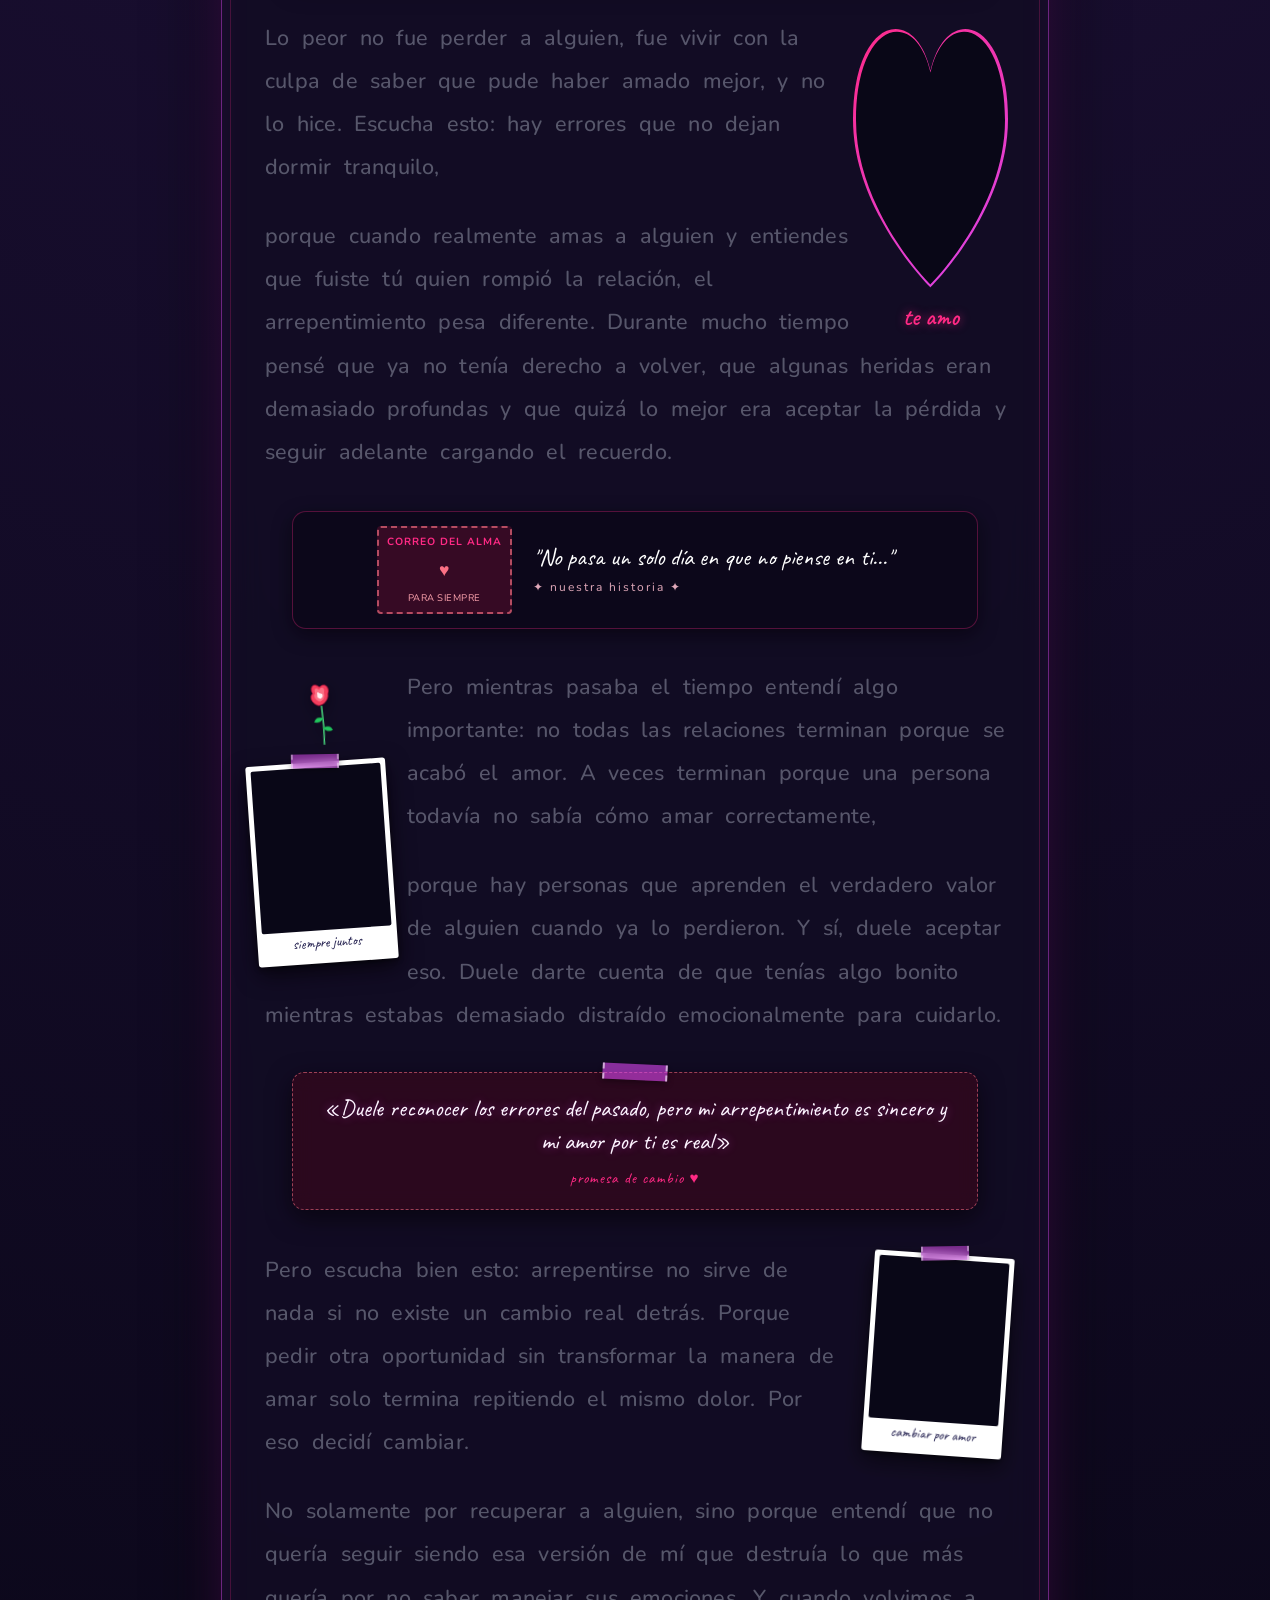
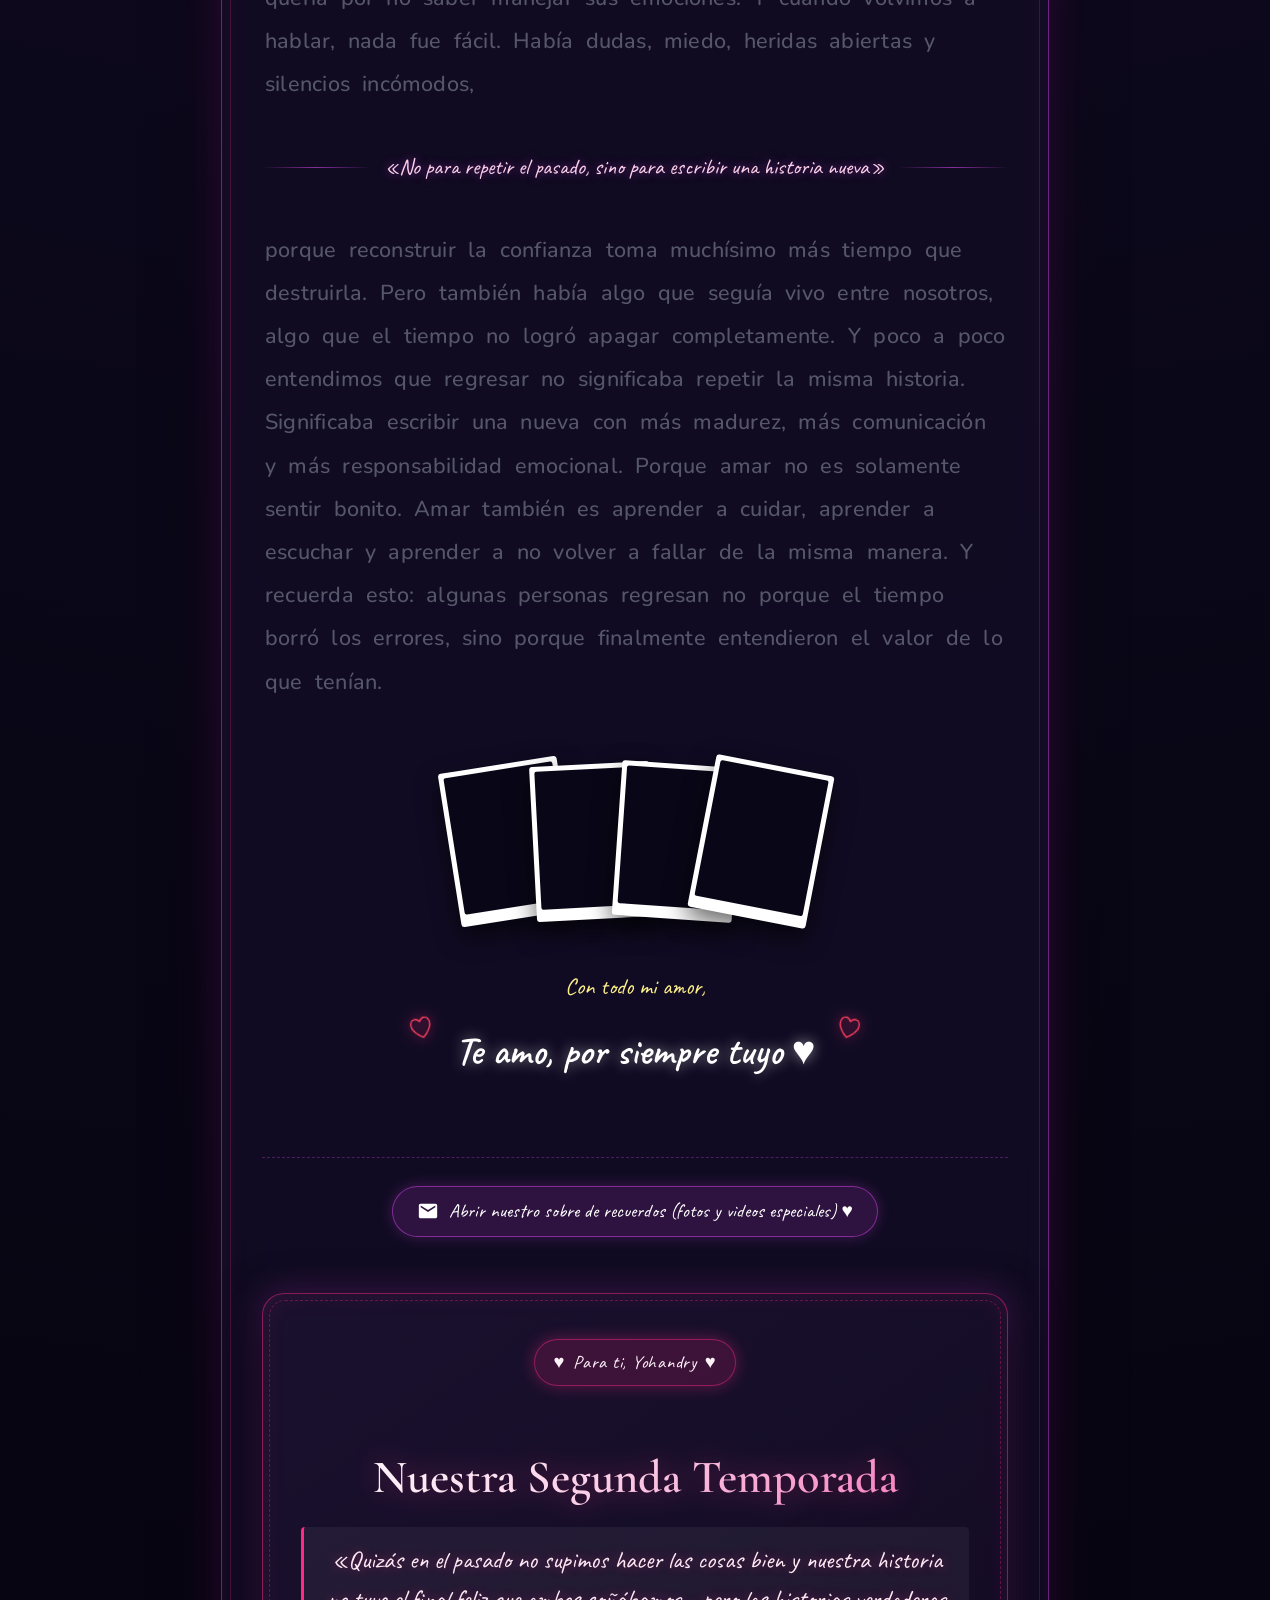
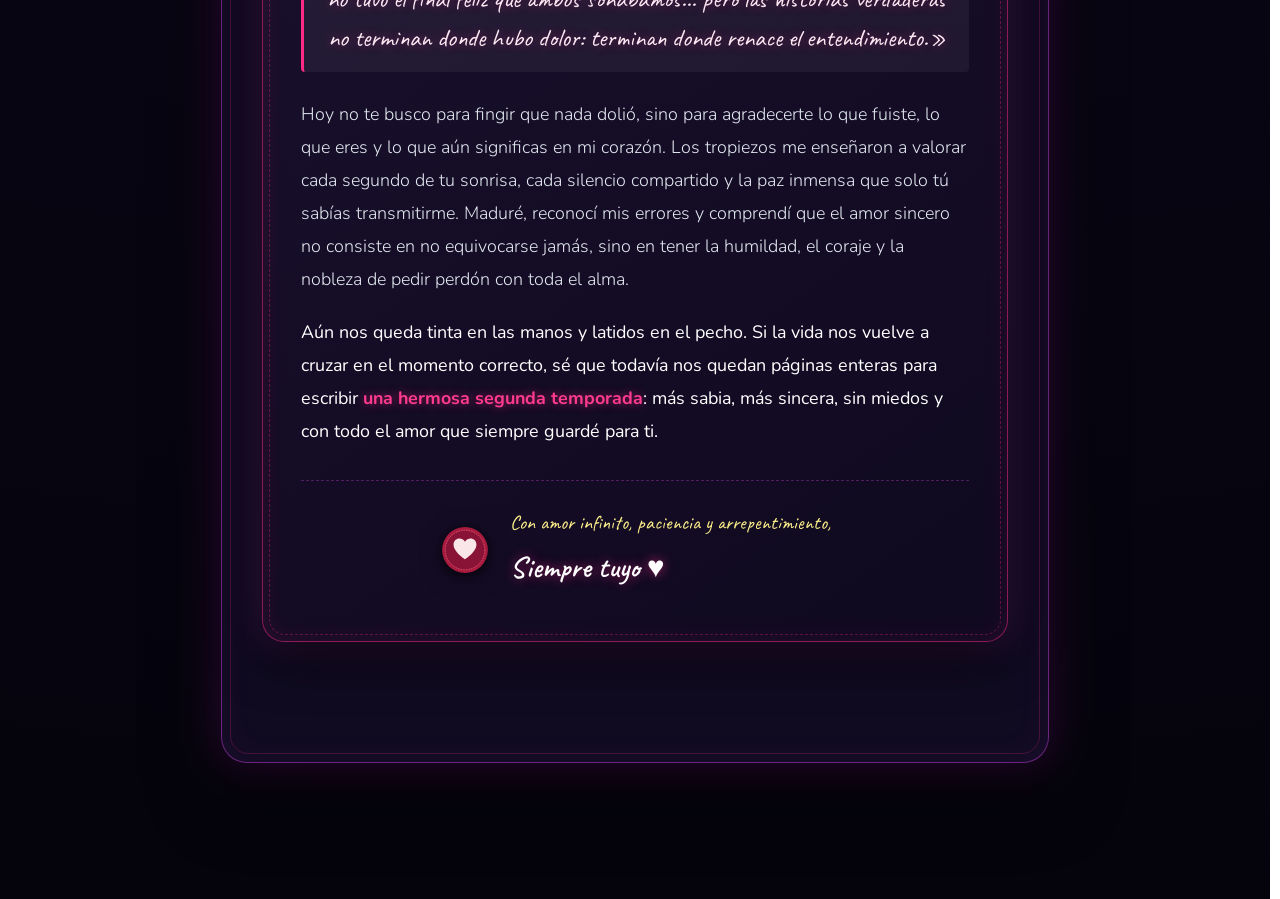
==== commit ed57d107: "fix: desactivar autoplay al entrar a carta y sincronizar titulos dinamicos de fotos y videos" ====
--- a/index.html
+++ b/index.html
@@ -264,7 +264,7 @@
               <img src="assets/img/foto-07.jpg" alt="Tu compañía" width="220" height="280" loading="lazy"
                 decoding="async">
             </div>
-            <figcaption class="scrapbook-caption">siempre en mí</figcaption>
+            <figcaption class="scrapbook-caption">siempre juntos</figcaption>
           </figure>
         </aside>
 
@@ -375,7 +375,7 @@
                   decoding="async">
                 <div class="polaroid-zoom-badge" aria-hidden="true"><span>🔍</span></div>
               </div>
-              <figcaption class="scrapbook-caption">Nuestros secretos</figcaption>
+              <figcaption class="scrapbook-caption">El dia de tu cumple</figcaption>
             </figure>
             <figure class="scrapbook-mini-polaroid polaroid-gallery-item" data-index="1" style="--rot: 3deg;">
               <div class="polaroid-img-frame">
@@ -383,7 +383,7 @@
                   decoding="async">
                 <div class="polaroid-zoom-badge" aria-hidden="true"><span>🔍</span></div>
               </div>
-              <figcaption class="scrapbook-caption">Tarde tibia</figcaption>
+              <figcaption class="scrapbook-caption">Primer año juntos</figcaption>
             </figure>
             <figure class="scrapbook-mini-polaroid polaroid-gallery-item" data-index="2" style="--rot: -4deg;">
               <div class="polaroid-img-frame">
@@ -391,7 +391,7 @@
                   decoding="async">
                 <div class="polaroid-zoom-badge" aria-hidden="true"><span>🔍</span></div>
               </div>
-              <figcaption class="scrapbook-caption">Tu brillo</figcaption>
+              <figcaption class="scrapbook-caption">Navidad Juntos</figcaption>
             </figure>
             <figure class="scrapbook-mini-polaroid polaroid-gallery-item" data-index="3" style="--rot: 2deg;">
               <div class="polaroid-img-frame">
@@ -435,7 +435,7 @@
                   </svg>
                 </div>
               </div>
-              <figcaption class="scrapbook-caption">Aquel instante único ▶</figcaption>
+              <figcaption class="scrapbook-caption">Mi mundo ▶</figcaption>
             </figure>
             <figure class="scrapbook-mini-polaroid polaroid-video polaroid-gallery-item" data-index="7"
               style="--rot: 3deg;">
@@ -448,7 +448,7 @@
                   </svg>
                 </div>
               </div>
-              <figcaption class="scrapbook-caption">Tu risa que guardo ▶</figcaption>
+              <figcaption class="scrapbook-caption">El Color de Mi vida ▶</figcaption>
             </figure>
             <figure class="scrapbook-mini-polaroid polaroid-video polaroid-gallery-item" data-index="8"
               style="--rot: -3.5deg;">
@@ -461,7 +461,7 @@
                   </svg>
                 </div>
               </div>
-              <figcaption class="scrapbook-caption">Tarde de alegría ▶</figcaption>
+              <figcaption class="scrapbook-caption">Toda La Vida ▶</figcaption>
             </figure>
             <figure class="scrapbook-mini-polaroid polaroid-video polaroid-gallery-item" data-index="9"
               style="--rot: 2.5deg;">
@@ -474,7 +474,7 @@
                   </svg>
                 </div>
               </div>
-              <figcaption class="scrapbook-caption">Cómplices de vida ▶</figcaption>
+              <figcaption class="scrapbook-caption">Recuerdos▶</figcaption>
             </figure>
             <figure class="scrapbook-mini-polaroid polaroid-video polaroid-gallery-item" data-index="10"
               style="--rot: -2deg;">
@@ -487,7 +487,7 @@
                   </svg>
                 </div>
               </div>
-              <figcaption class="scrapbook-caption">Lo que sentimos ▶</figcaption>
+              <figcaption class="scrapbook-caption">Tardes de Risas ▶</figcaption>
             </figure>
             <figure class="scrapbook-mini-polaroid polaroid-video polaroid-gallery-item" data-index="11"
               style="--rot: 3.5deg;">
@@ -500,7 +500,7 @@
                   </svg>
                 </div>
               </div>
-              <figcaption class="scrapbook-caption">Un pedacito nuestro ▶</figcaption>
+              <figcaption class="scrapbook-caption">Mia ▶</figcaption>
             </figure>
           </div>
         </div>
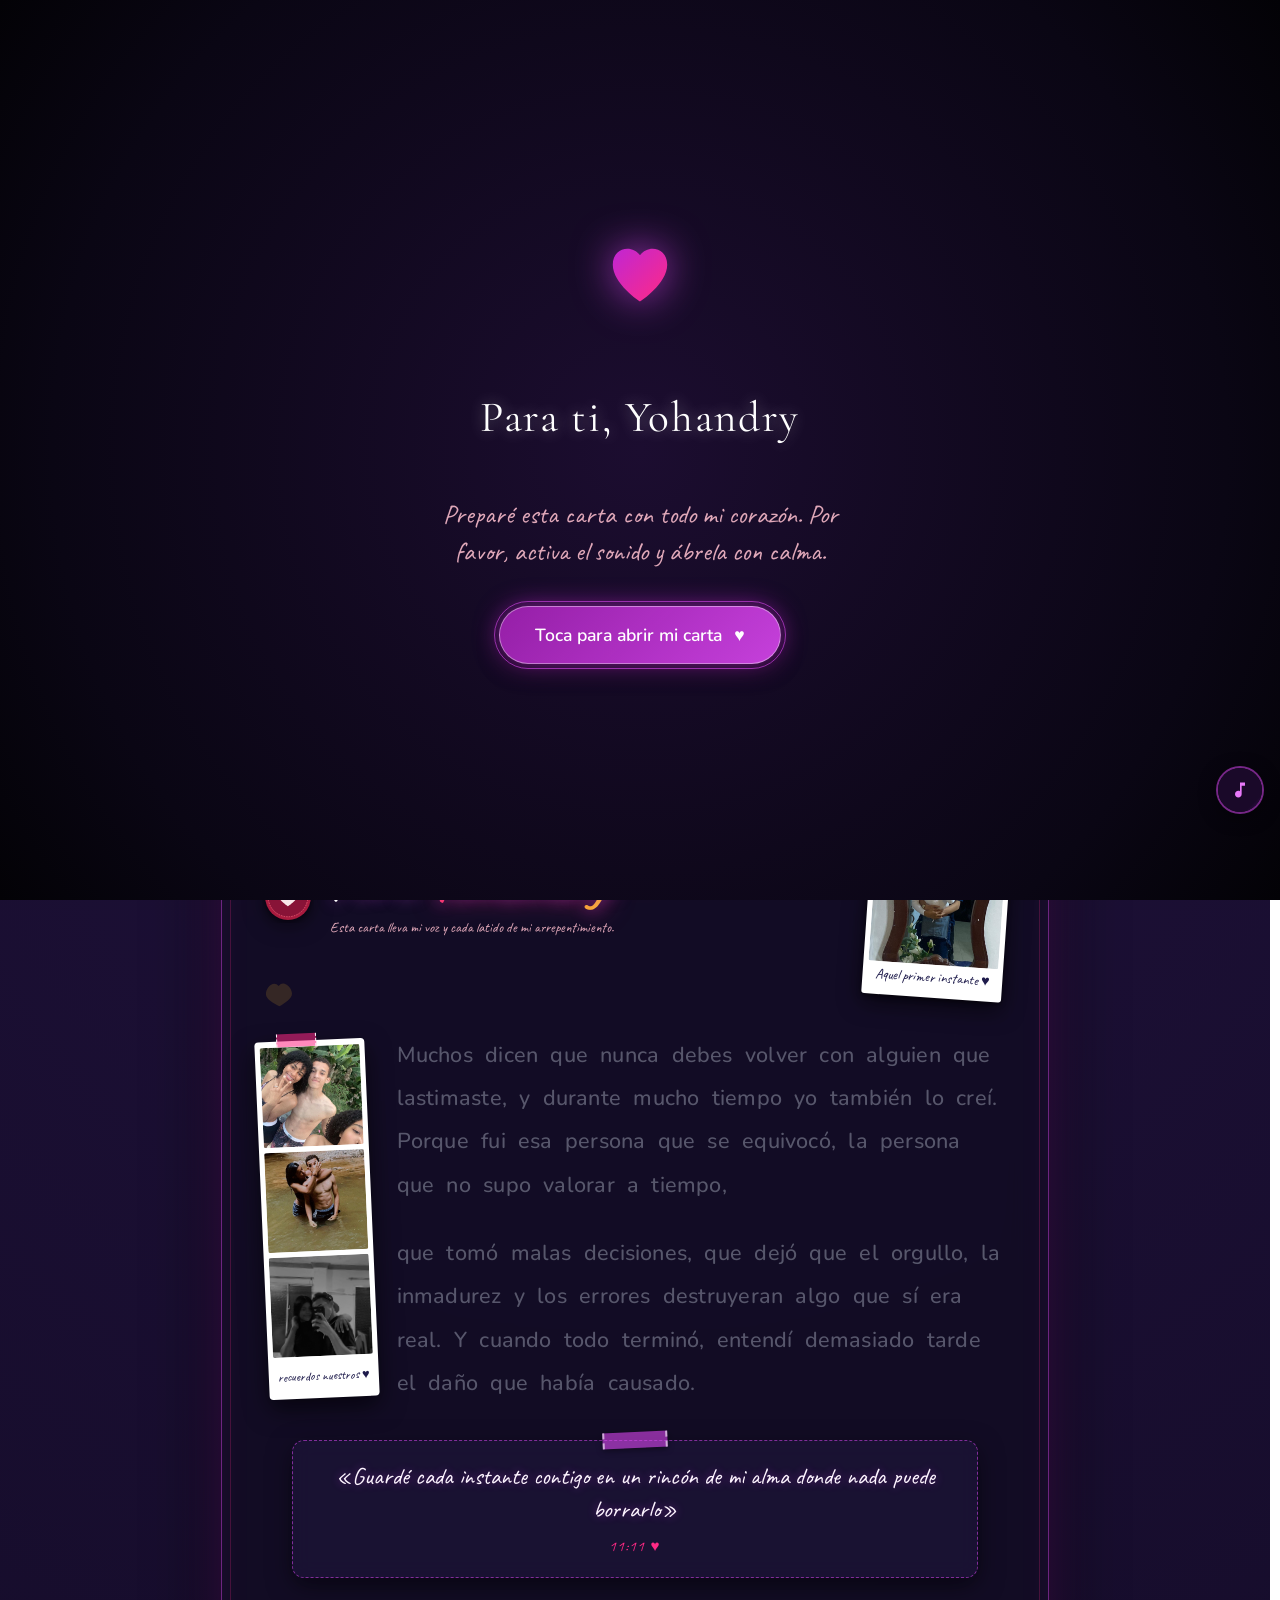
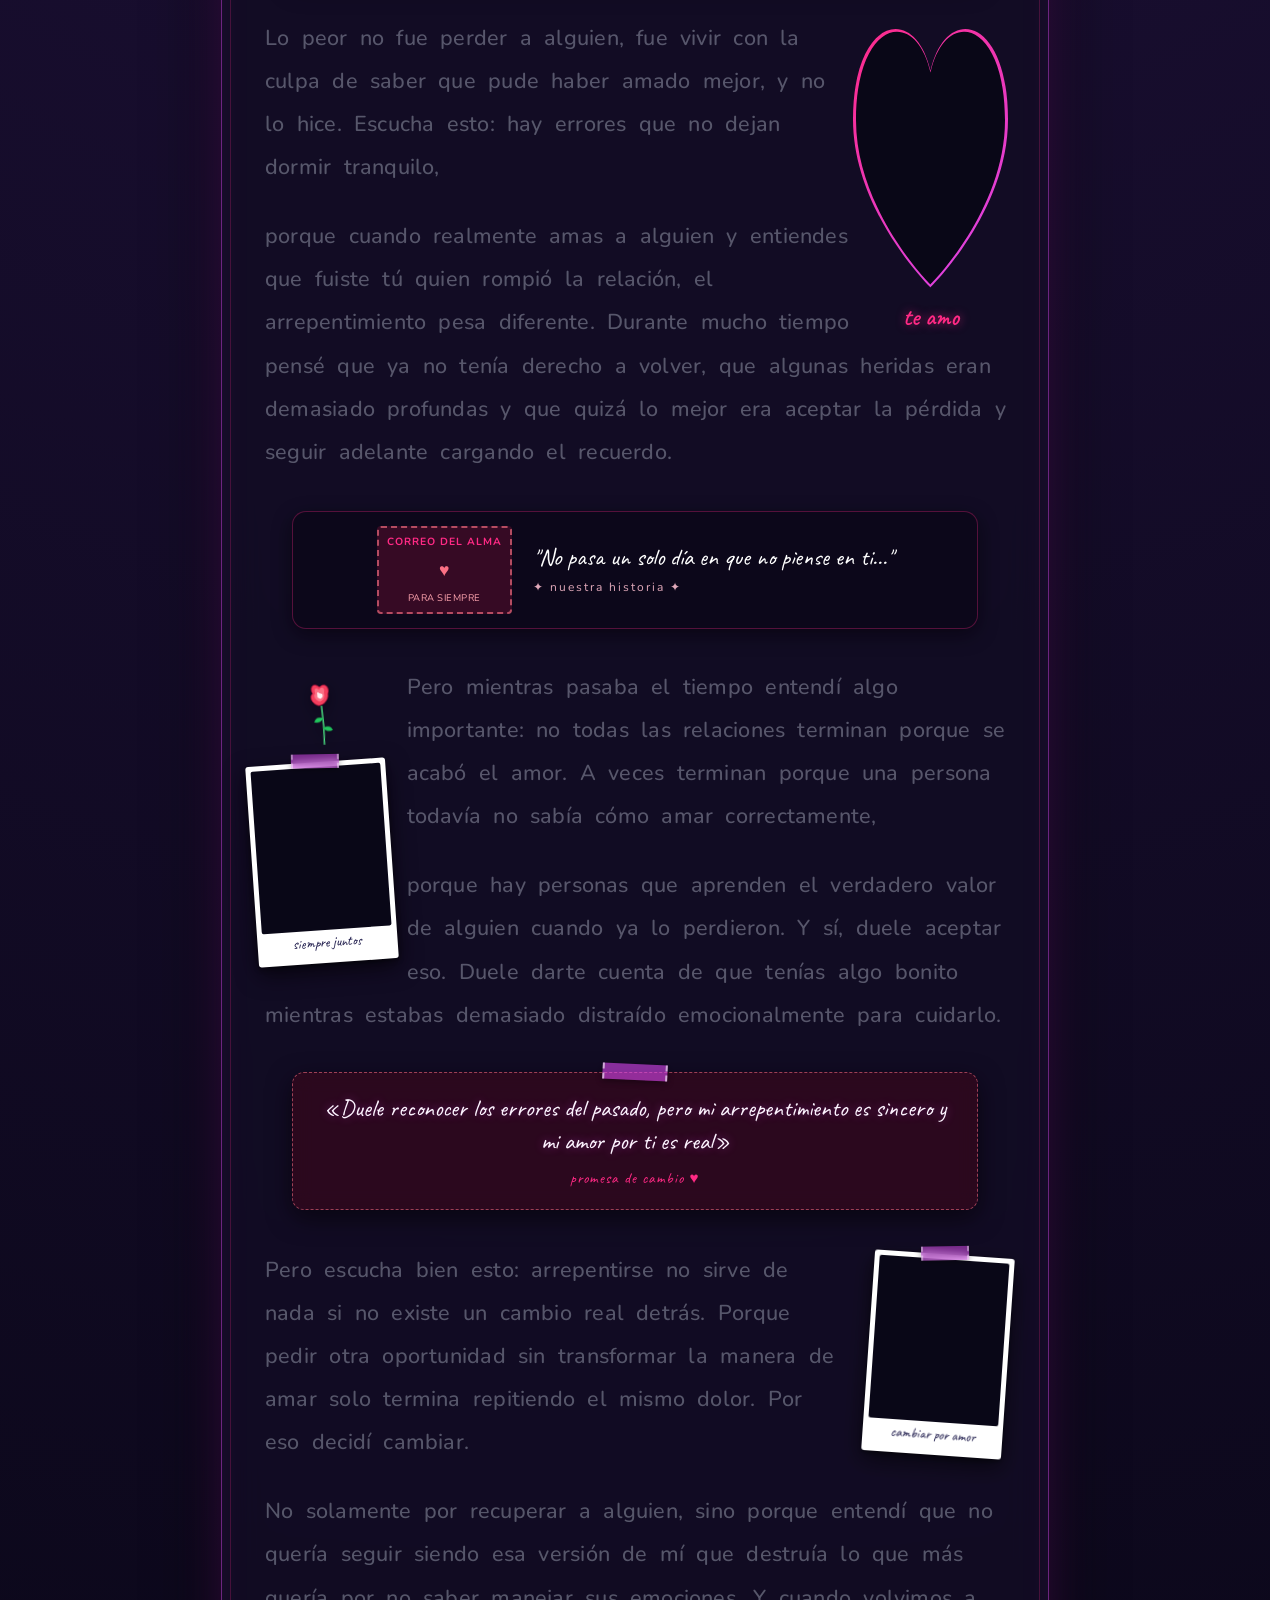
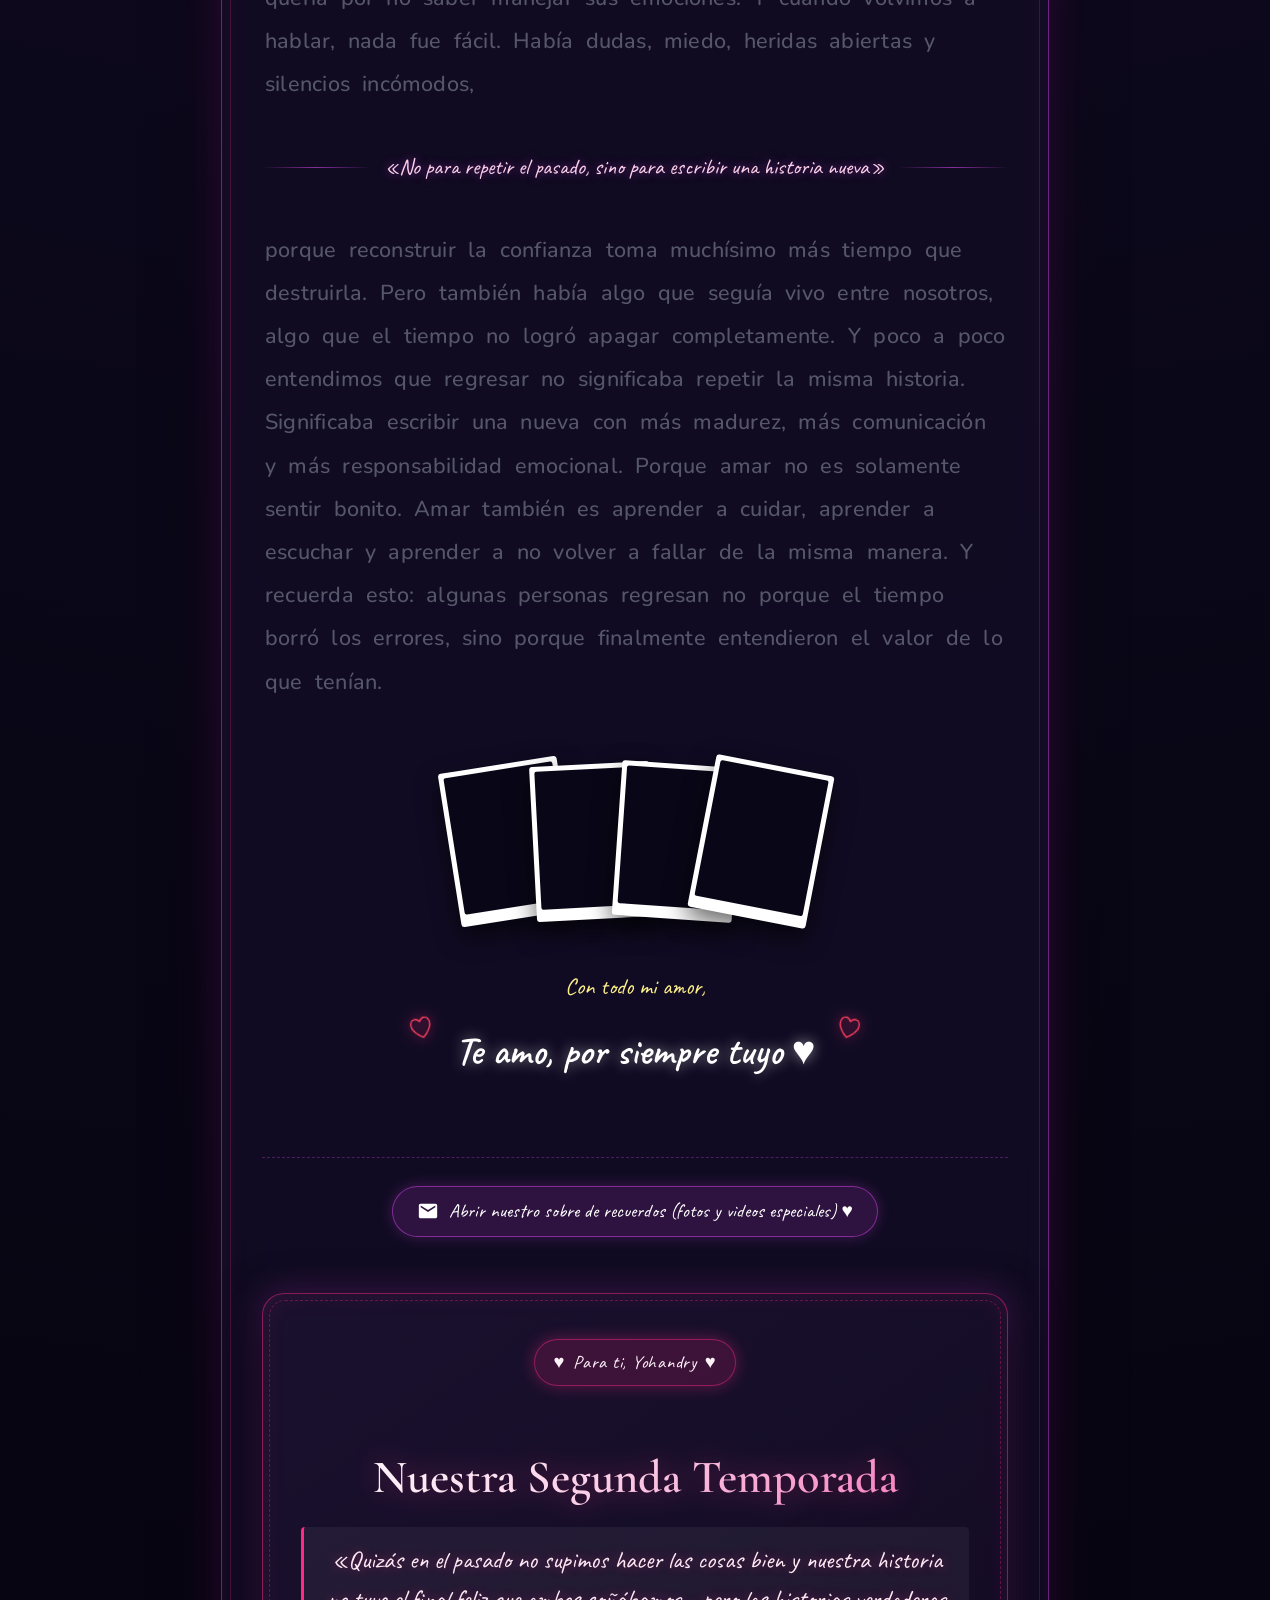
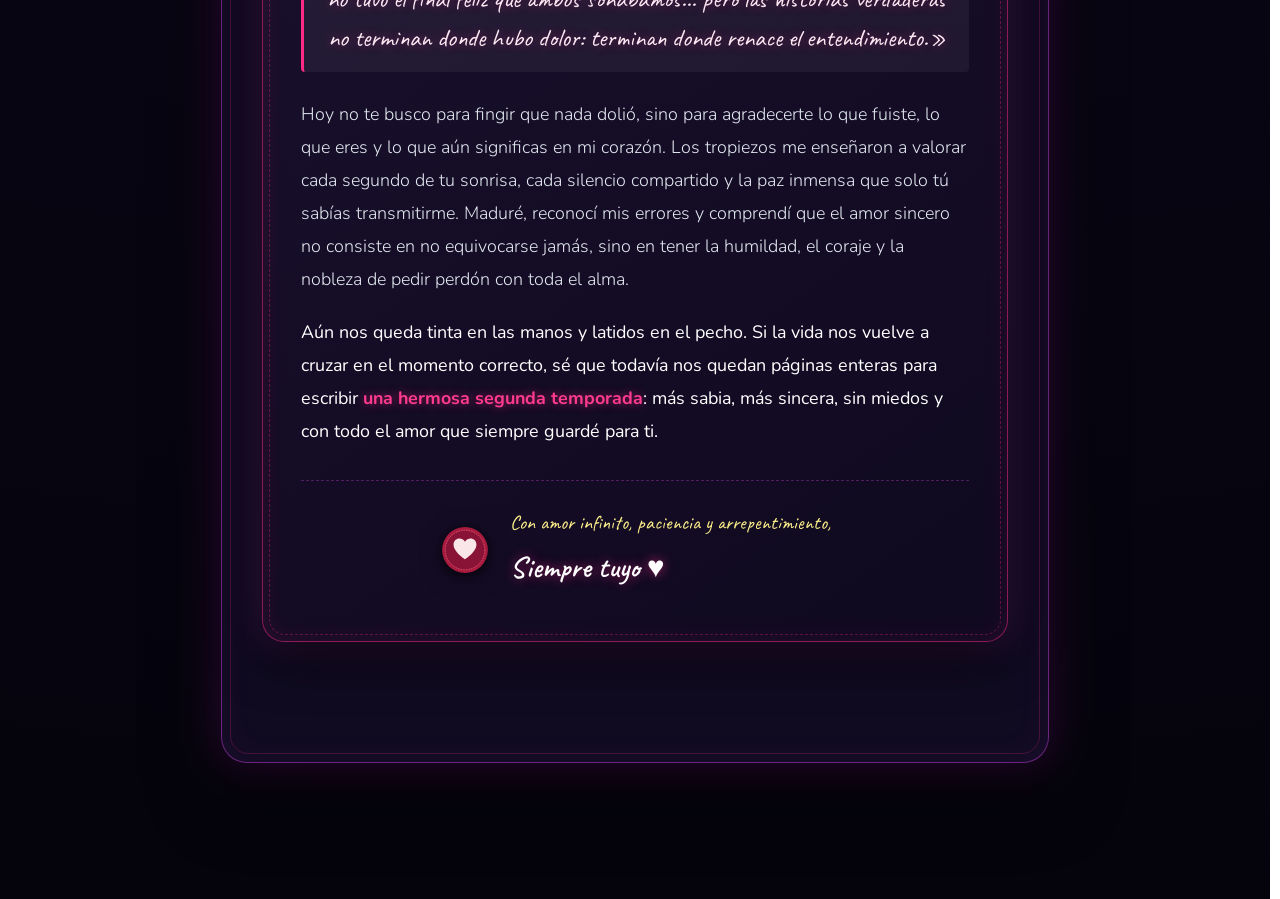
==== commit d3899a15: "feat: agregar musica de fondo ZOE Luna con control de prioridad ante narracion y videos" ====
--- a/index.html
+++ b/index.html
@@ -28,6 +28,34 @@
 
   <!-- Hoja de estilos principal -->
   <link rel="stylesheet" href="css/styles.css">
+
+  <!-- Estilos del botón flotante de música de fondo -->
+  <style>
+    #btn-bg-music {
+      position: fixed;
+      bottom: 88px;            /* justo encima del reproductor de narración */
+      right: 18px;
+      z-index: 9000;
+      width: 44px;
+      height: 44px;
+      border-radius: 50%;
+      border: none;
+      background: linear-gradient(135deg, #1a0929 80%, #4a0e6e);
+      box-shadow: 0 0 0 2px rgba(212, 70, 239, 0.55), 0 4px 18px rgba(0,0,0,0.55);
+      color: #e879f9;
+      display: flex;
+      align-items: center;
+      justify-content: center;
+      cursor: pointer;
+      transition: box-shadow 0.25s, transform 0.2s;
+    }
+    #btn-bg-music:hover {
+      transform: scale(1.13);
+      box-shadow: 0 0 0 3px rgba(212, 70, 239, 0.85), 0 6px 24px rgba(0,0,0,0.7);
+    }
+    #btn-bg-music:active { transform: scale(0.95); }
+    #btn-bg-music svg { pointer-events: none; display: block; }
+  </style>
 </head>
 
 <body class="bloquear-scroll" data-atmosfera="inicio">
@@ -653,6 +681,7 @@
   <script src="js/hearts.js"></script>
   <script src="js/letter.js"></script>
   <script src="js/main.js"></script>
+  <script src="js/bg-music.js"></script>
 </body>
 
 </html>
